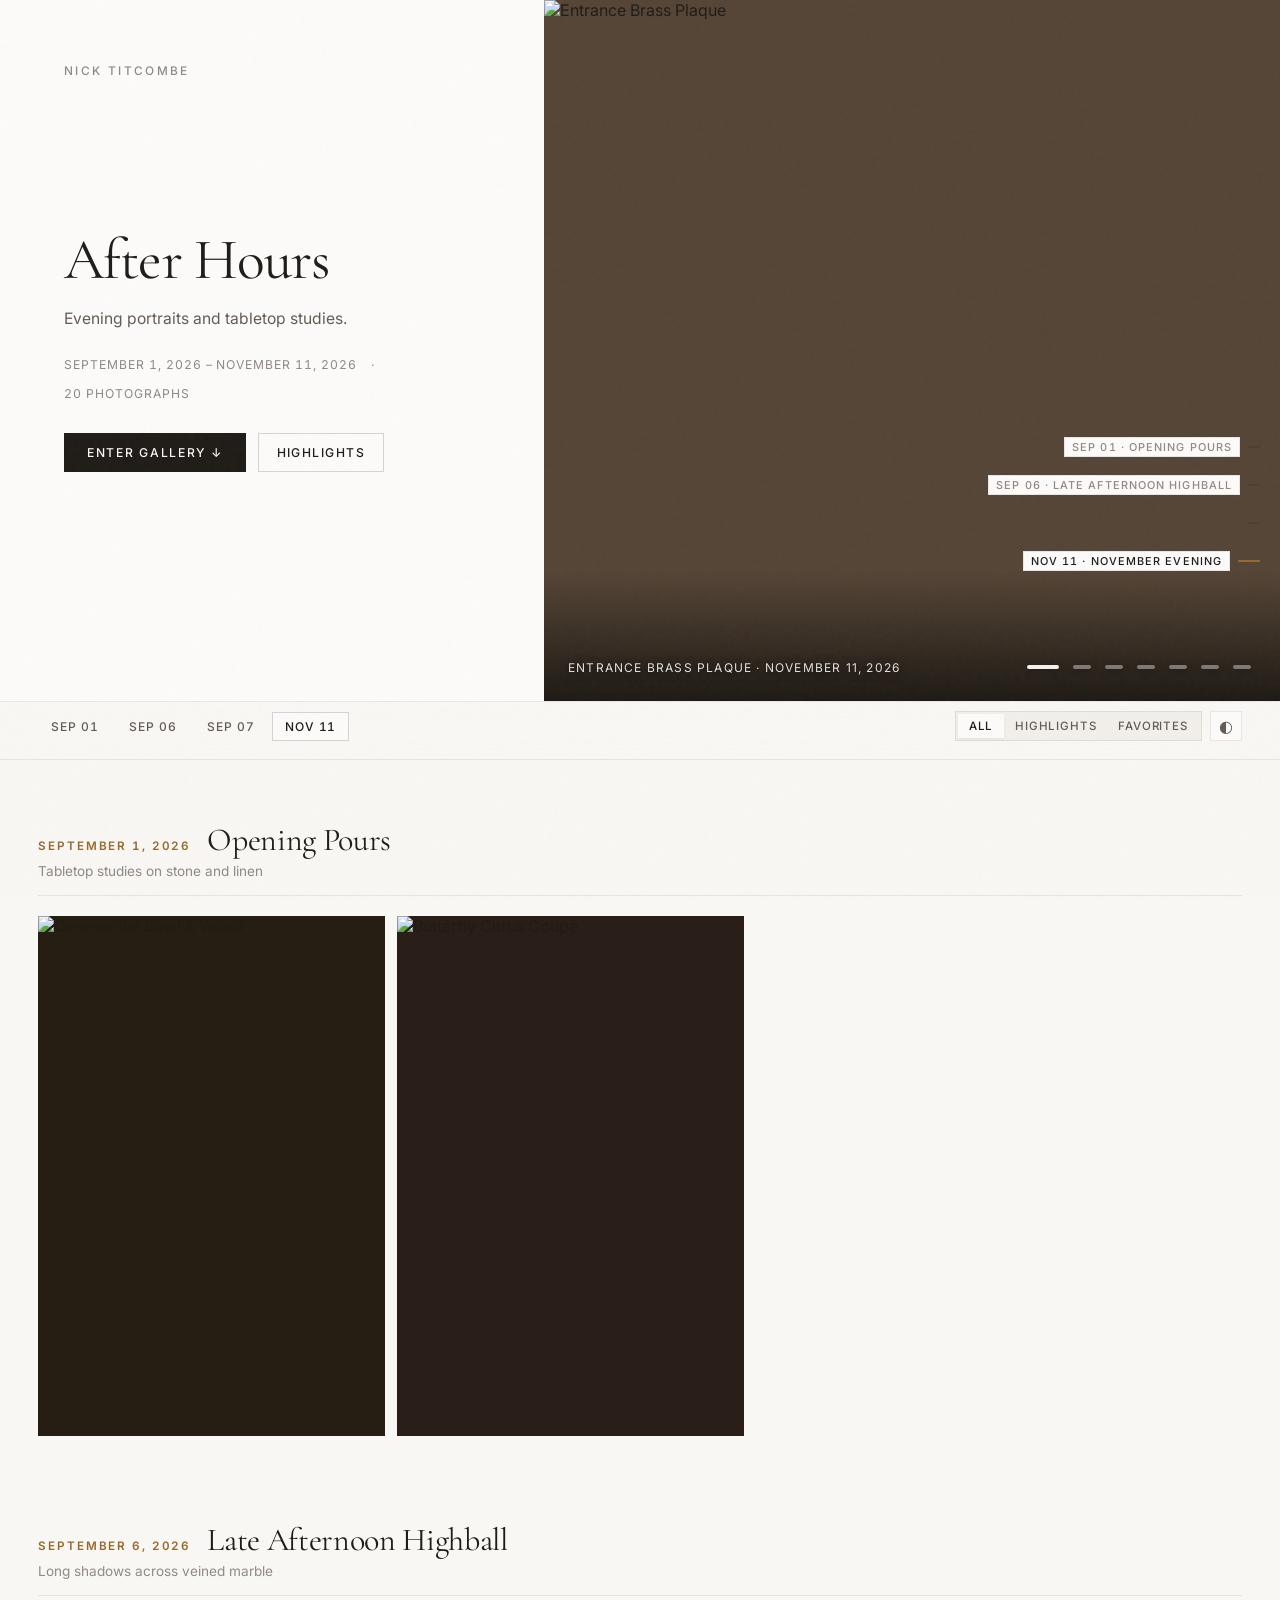
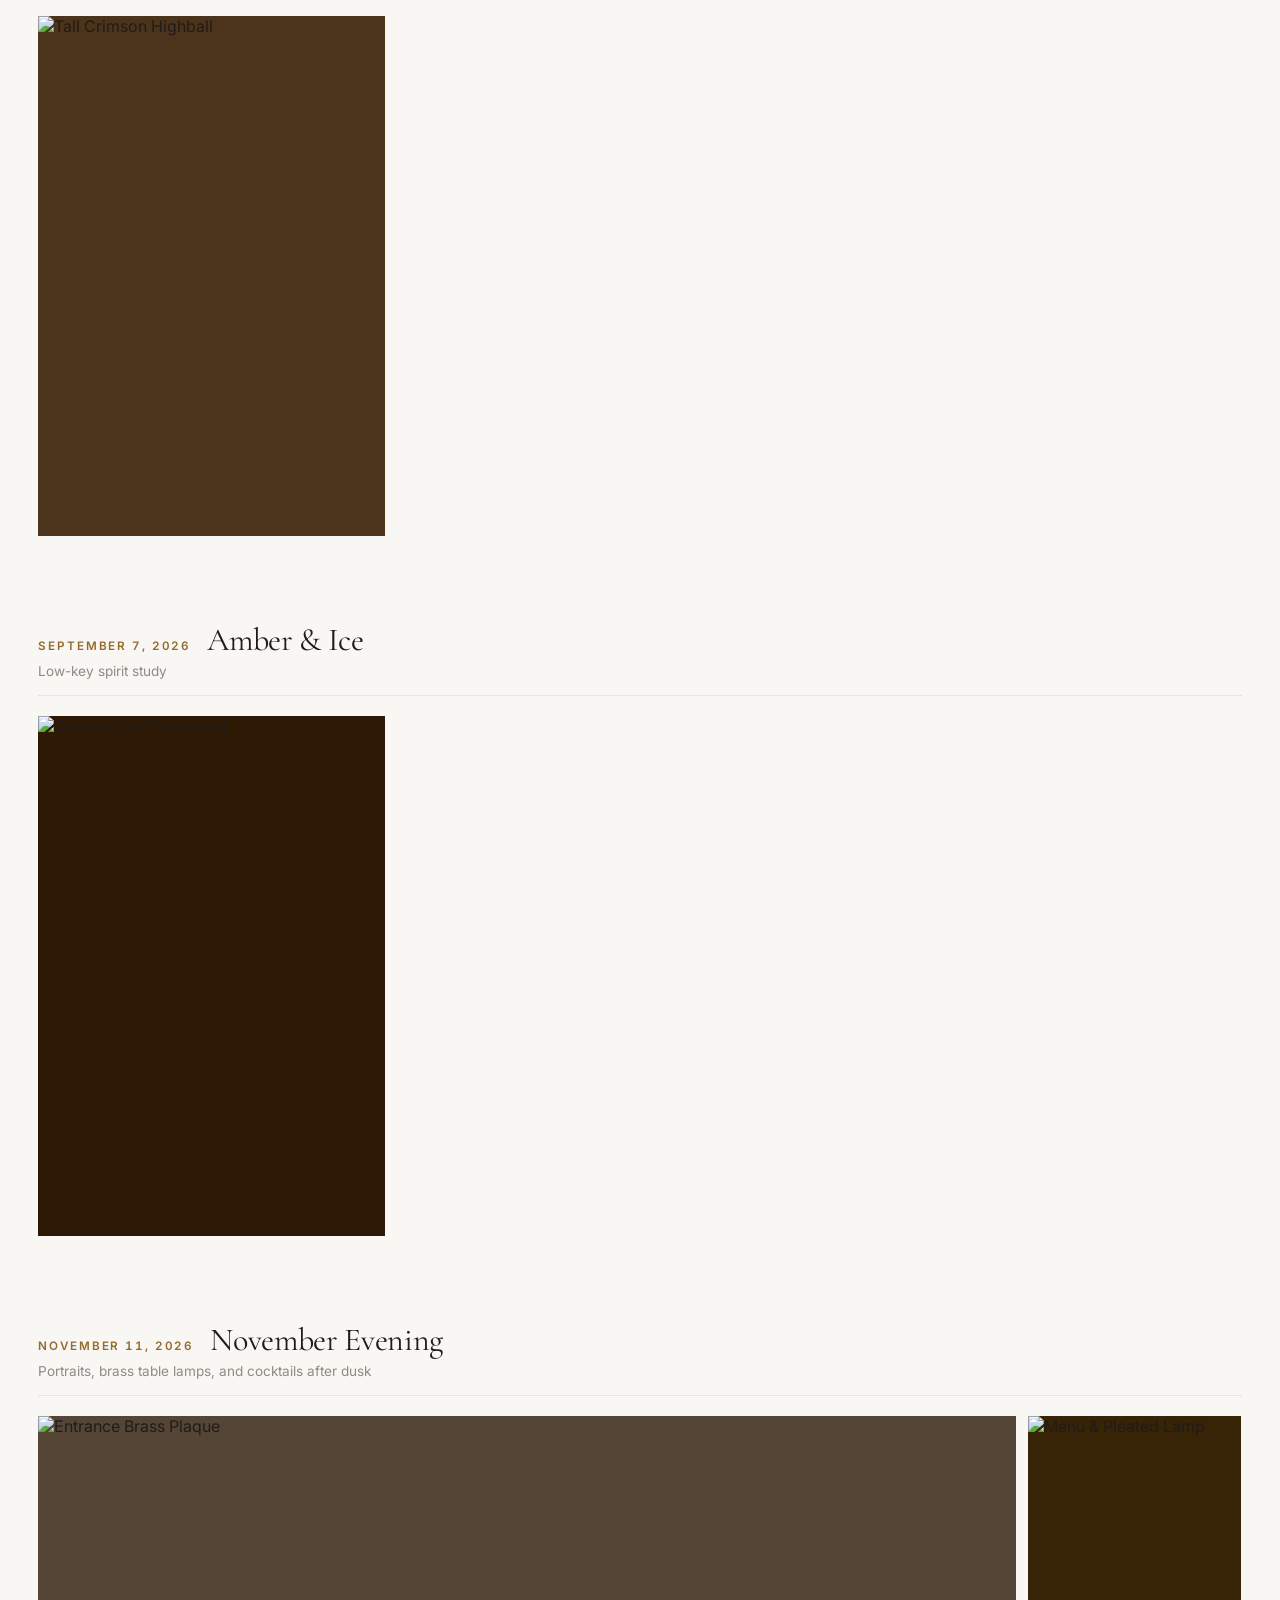
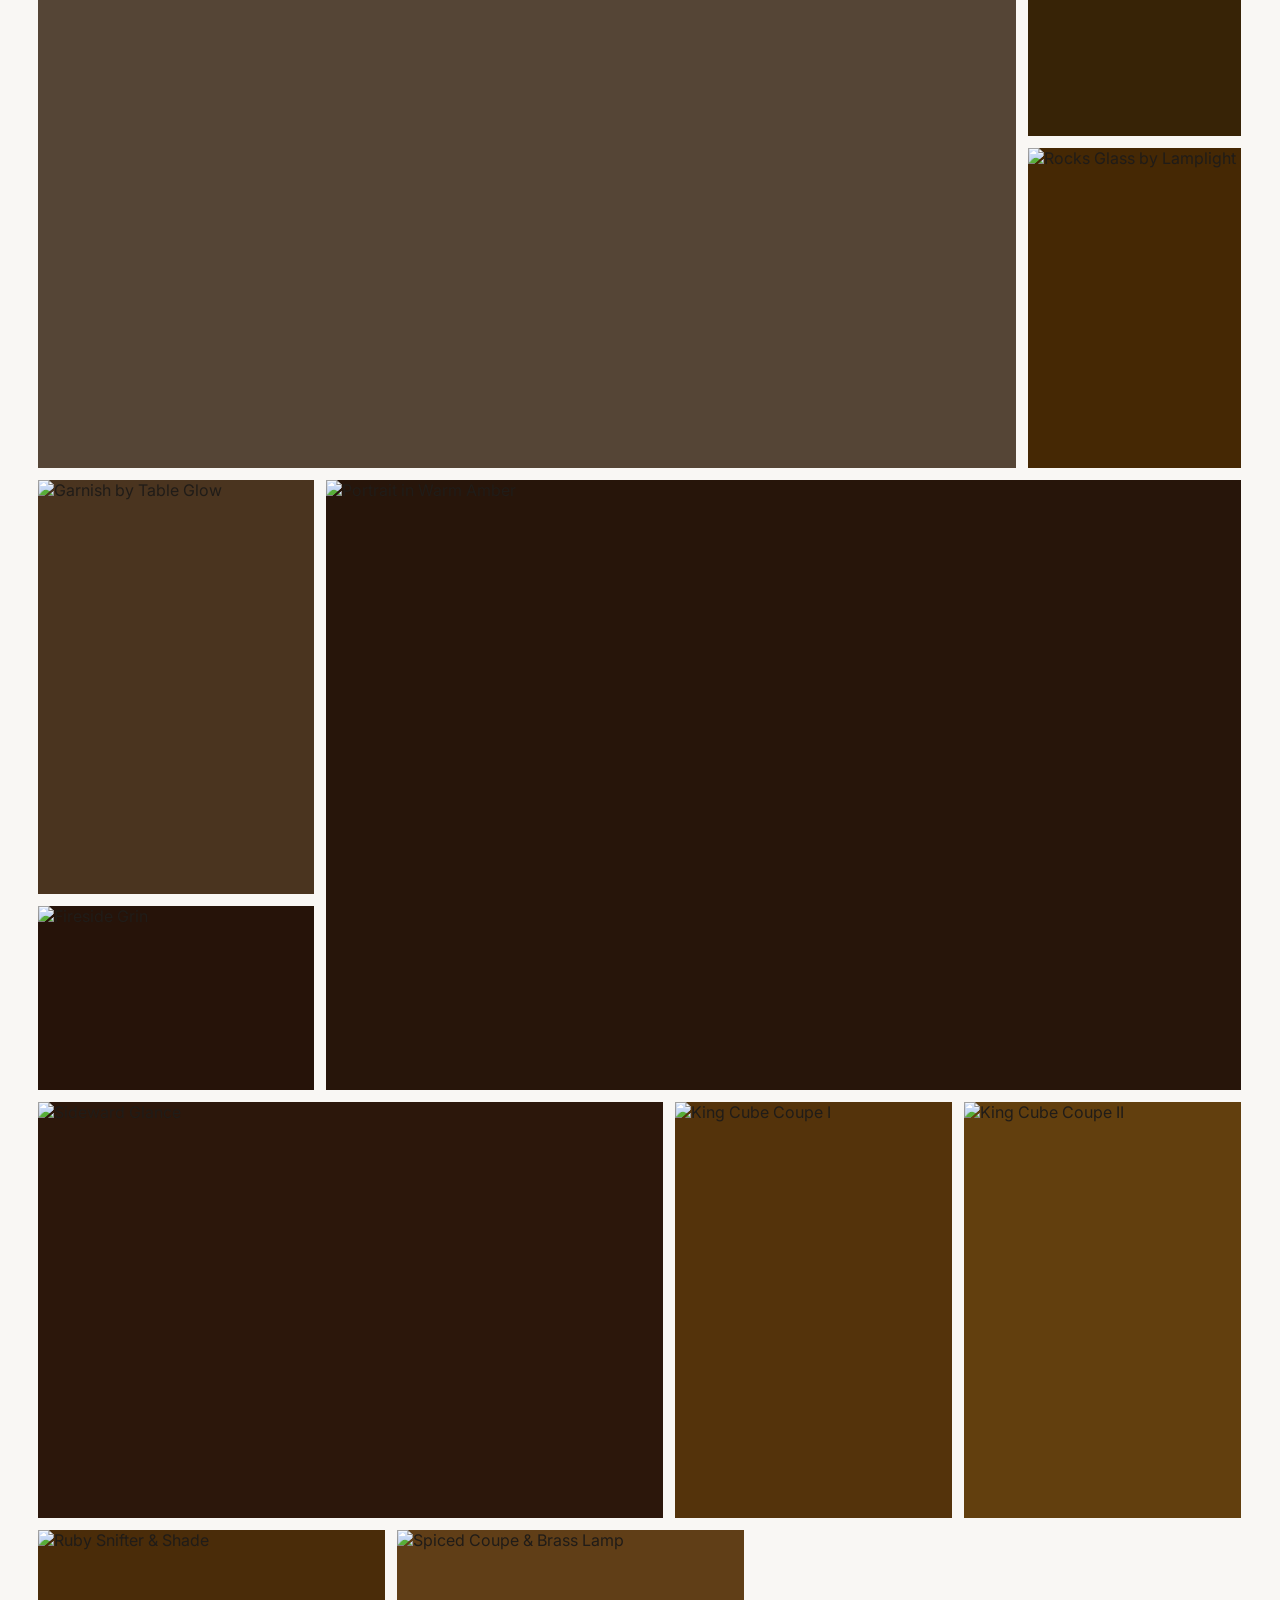
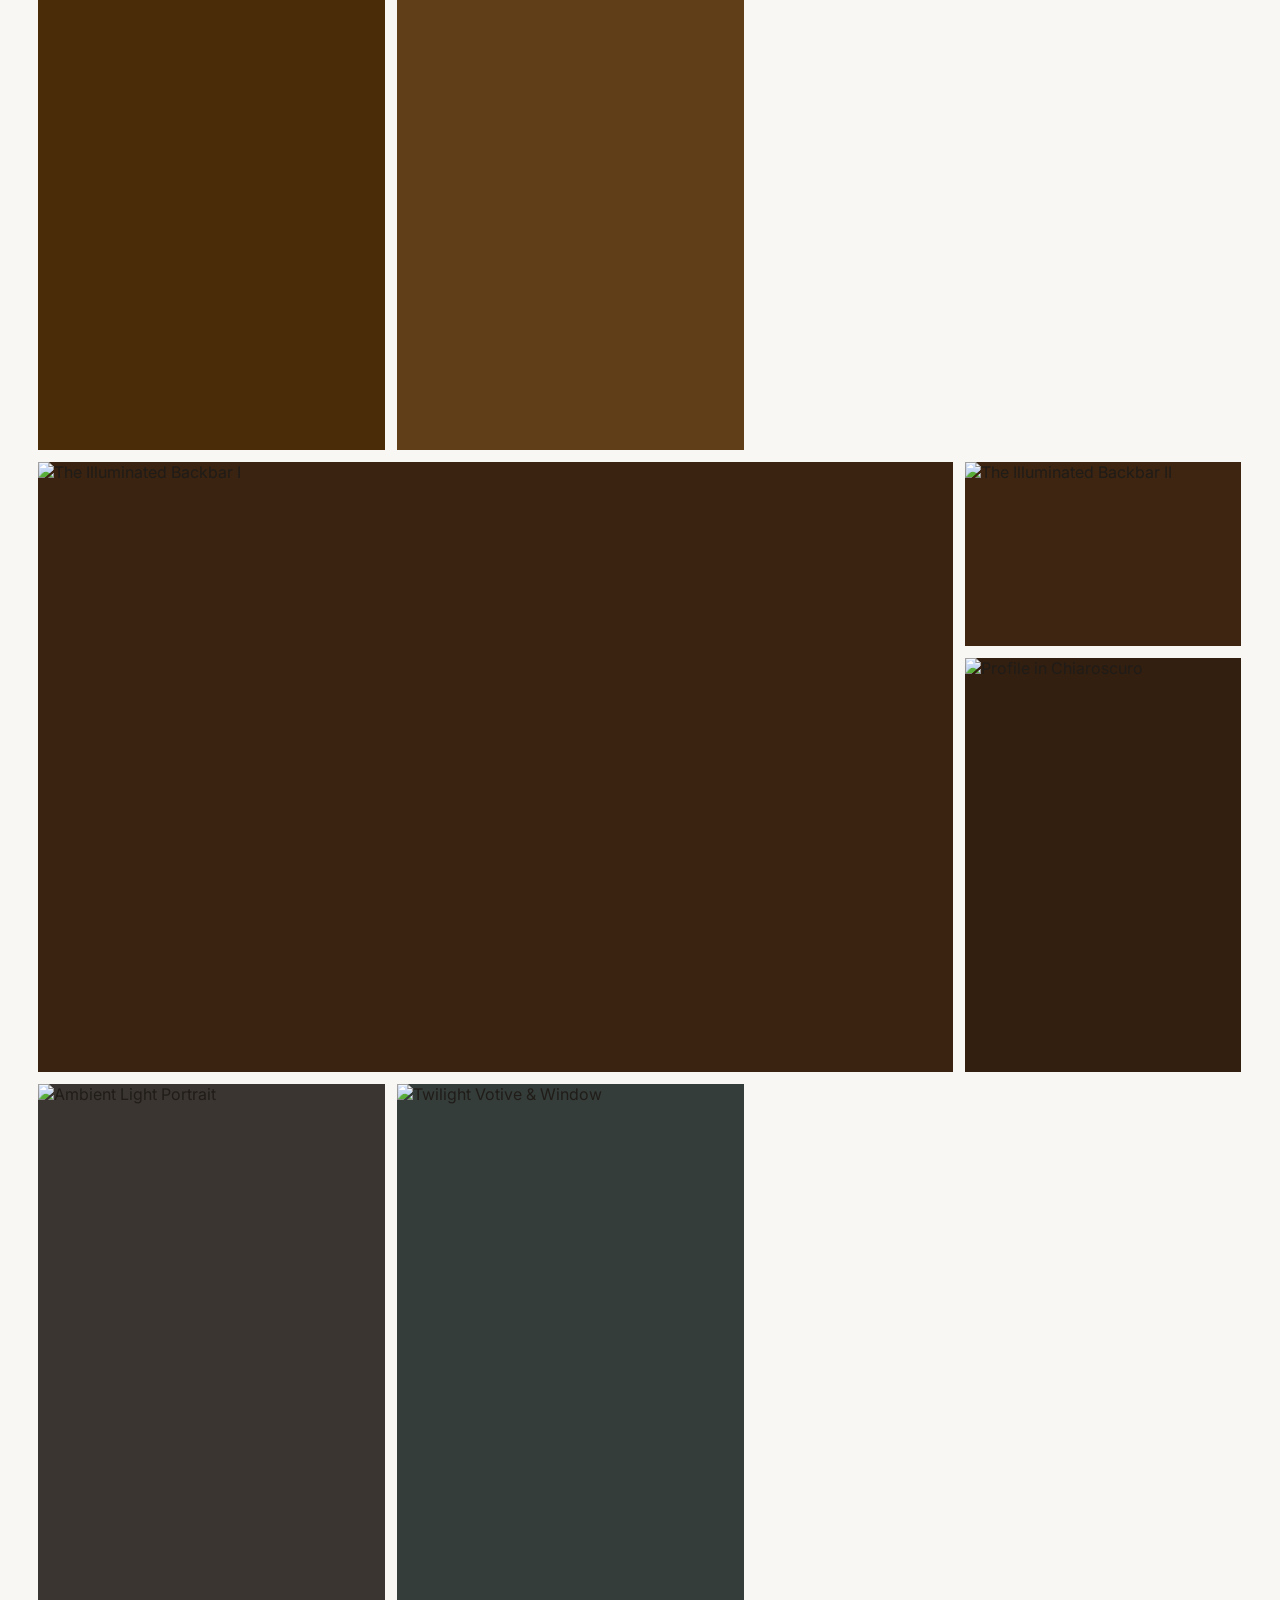
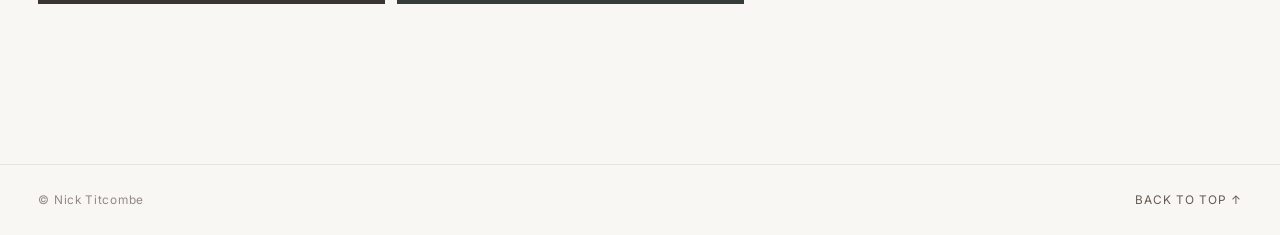
==== index.html @ 6d17f5f2 "Set up static single-page photograph gallery for GitHub Pages + GCS" ====
<!DOCTYPE html>
<html lang="en" data-theme="light">
<head>
  <meta charset="UTF-8" />
  <meta name="viewport" content="width=device-width, initial-scale=1.0" />
  <title>After Hours — Photographs by Nick Titcombe</title>
  <meta
    name="description"
    content="Selected evening portraits and tabletop studies by Nick Titcombe."
  />
  <link rel="preconnect" href="https://fonts.googleapis.com" />
  <link rel="preconnect" href="https://fonts.gstatic.com" crossorigin />
  <link
    href="https://fonts.googleapis.com/css2?family=Cormorant+Garamond:ital,wght@0,400;0,500;1,400&family=Inter:wght@400;500;600&display=swap"
    rel="stylesheet"
  />
  <link rel="stylesheet" href="./styles.css" />
</head>
<body>
  <!-- Hero Cover -->
  <header id="hero-stage" class="hero-stage">
    <div class="hero-copy">
      <div id="collection-eyebrow" class="hero-eyebrow">Nick Titcombe</div>

      <div class="hero-title-block">
        <h1 id="collection-title" class="hero-title">After Hours</h1>
        <p id="collection-subtitle" class="hero-subtitle">
          Evening portraits and tabletop studies.
        </p>

        <div id="hero-meta-strip" class="hero-meta-strip">
          <span id="meta-date-range">September – November 2026</span>
          <span aria-hidden="true">·</span>
          <span id="meta-photo-count">20 Photographs</span>
        </div>

        <div class="hero-actions">
          <button id="btn-explore-collection" type="button" class="btn-primary">
            Enter Gallery ↓
          </button>
          <button id="btn-hero-quickview" type="button" class="btn-ghost">
            Highlights
          </button>
        </div>
      </div>

      <div class="hero-spacer" aria-hidden="true"></div>
    </div>

    <div id="hero-showcase" class="hero-showcase" aria-label="Featured photographs">
      <div id="hero-slides-layer" class="hero-slides-layer"></div>
      <div class="hero-controls-bar">
        <span id="hero-caption-text" class="hero-caption-text"></span>
        <div id="hero-dots" class="hero-dots" role="tablist" aria-label="Featured slide selector"></div>
      </div>
    </div>
  </header>

  <!-- Sticky Date & View Navigation -->
  <nav id="gallery-nav" class="sticky-nav" aria-label="Gallery navigation">
    <div class="sticky-nav-inner">
      <div id="date-chapters-nav" class="date-chapters-nav" role="tablist" aria-label="Jump to date"></div>

      <div class="toolbar-controls">
        <div class="segmented-group" role="group" aria-label="View filter">
          <button id="filter-all" type="button" class="seg-btn is-active" data-filter="all">
            All
          </button>
          <button id="filter-highlights" type="button" class="seg-btn" data-filter="highlights">
            Highlights
          </button>
          <button id="filter-favorites" type="button" class="seg-btn" data-filter="favorites">
            Favorites
          </button>
        </div>

        <button
          id="btn-copy-favorites"
          type="button"
          class="seg-btn copy-selects-btn"
          hidden
          title="Copy saved favorite titles"
        >
          Share Favorites
        </button>

        <button
          id="btn-theme-toggle"
          type="button"
          class="icon-toggle-btn"
          aria-label="Toggle light or dark appearance"
          title="Switch light / dark appearance"
        >
          ◐
        </button>
      </div>
    </div>
  </nav>

  <!-- Right-Edge Date Scrubber -->
  <aside id="timeline-scrubber" class="timeline-scrubber" aria-label="Date timeline"></aside>

  <!-- Gallery Content -->
  <main id="gallery-main" class="gallery-main">
    <div id="chapters-container"></div>

    <div id="pagination-sentinel" class="pagination-sentinel">
      <button id="btn-load-more" type="button" class="btn-ghost" hidden>
        Show More Photographs
      </button>
    </div>
  </main>

  <!-- Minimal Colophon Footer -->
  <footer class="gallery-footer">
    <span id="footer-copyright">© Nick Titcombe</span>
    <button id="btn-back-top" type="button" class="back-top-btn">Back to top ↑</button>
  </footer>

  <!-- Fullscreen Lightbox -->
  <div id="lightbox-modal" class="lightbox" role="dialog" aria-modal="true" aria-label="Photograph viewer">
    <div class="lightbox-topbar">
      <div class="lb-meta-left">
        <span id="lb-counter" class="lb-counter">1 / 20</span>
        <span id="lb-title" class="lb-title">—</span>
      </div>
      <div class="lb-actions">
        <button id="lb-btn-zoom" type="button" class="lb-btn" title="Zoom (Z)">
          ⊕ Zoom
        </button>
        <button id="lb-btn-fav" type="button" class="lb-btn" title="Save to Favorites (F)">
          ♡ Favorite
        </button>
        <a id="lb-btn-download" class="lb-btn" href="#" download title="Download photograph">
          ↓ Download
        </a>
        <button id="lb-btn-close" type="button" class="lb-btn" title="Close (Esc)">
          ✕
        </button>
      </div>
    </div>

    <div id="lightbox-stage" class="lightbox-stage">
      <button id="lb-prev" type="button" class="lb-nav-arrow lb-prev" aria-label="Previous photograph">←</button>
      <div id="lb-img-wrap" class="lb-img-wrap">
        <img id="lb-img" class="lb-img" src="" alt="" />
      </div>
      <button id="lb-next" type="button" class="lb-nav-arrow lb-next" aria-label="Next photograph">→</button>
    </div>

    <div id="lightbox-filmstrip" class="lightbox-filmstrip" aria-label="Thumbnail strip"></div>
  </div>

  <div id="toast-banner" class="toast" role="status" aria-live="polite"></div>

  <script src="./app.js"></script>
</body>
</html>
---- styles.css ----
/* ==========================================================================
   Lightsync Gallery — Typography, Palette & Layout Styles
   ========================================================================== */

:root {
  --surface-page: hsl(38, 28%, 96.5%);
  --surface-elevated: hsl(38, 25%, 98.5%);
  --surface-subtle: hsl(36, 20%, 93.5%);
  --surface-glass: hsla(38, 28%, 96.5%, 0.88);

  --ink-primary: hsl(26, 14%, 11%);
  --ink-secondary: hsl(26, 9%, 36%);
  --ink-muted: hsl(26, 6%, 54%);

  --accent-warm: hsl(35, 54%, 38%);
  --accent-warm-soft: hsla(35, 54%, 38%, 0.11);
  --accent-heart: hsl(8, 66%, 48%);

  --border-hairline: hsla(26, 16%, 14%, 0.09);
  --border-strong: hsla(26, 16%, 14%, 0.18);

  --shadow-hover: 0 18px 40px -14px hsla(26, 24%, 10%, 0.22);

  --font-serif: "Cormorant Garamond", "Iowan Old Style", "Palatino Linotype", "Book Antiqua", Georgia, serif;
  --font-sans: "Inter", -apple-system, BlinkMacSystemFont, "Segoe UI", Roboto, sans-serif;

  --gutter: 12px;
  --max-width: 1480px;
  --nav-height: 58px;
}

[data-theme="dark"] {
  --surface-page: hsl(24, 8%, 6.5%);
  --surface-elevated: hsl(24, 8%, 10.5%);
  --surface-subtle: hsl(24, 7%, 13.5%);
  --surface-glass: hsla(24, 8%, 6.5%, 0.88);

  --ink-primary: hsl(36, 20%, 93%);
  --ink-secondary: hsl(34, 10%, 66%);
  --ink-muted: hsl(32, 6%, 46%);

  --accent-warm: hsl(37, 62%, 62%);
  --accent-warm-soft: hsla(37, 62%, 62%, 0.15);
  --accent-heart: hsl(8, 74%, 60%);

  --border-hairline: hsla(36, 20%, 90%, 0.09);
  --border-strong: hsla(36, 20%, 90%, 0.2);

  --shadow-hover: 0 20px 44px -12px hsla(0, 0%, 0%, 0.75);
}

*,
*::before,
*::after {
  box-sizing: border-box;
}

html {
  scroll-behavior: smooth;
  background-color: var(--surface-page);
  color: var(--ink-primary);
  font-family: var(--font-sans);
  -webkit-font-smoothing: antialiased;
  -moz-osx-font-smoothing: grayscale;
}

body {
  margin: 0;
  background-color: var(--surface-page);
  color: var(--ink-primary);
  transition: background-color 260ms ease, color 260ms ease;
  overflow-x: hidden;
}

body::before {
  content: "";
  position: fixed;
  inset: 0;
  z-index: 999;
  pointer-events: none;
  opacity: 0.024;
  background-image: url("data:image/svg+xml,%3Csvg viewBox='0 0 200 200' xmlns='http://www.w3.org/2000/svg'%3E%3Cfilter id='n'%3E%3CfeTurbulence type='fractalNoise' baseFrequency='0.85' numOctaves='3' stitchTiles='stitch'/%3E%3C/filter%3E%3Crect width='100%25' height='100%25' filter='url(%23n)'/%3E%3C/svg%3E");
}

button {
  font: inherit;
  color: inherit;
}

/* ==========================================================================
   1. Hero Cover & Proximity-Magnified Carousel Selectors
   ========================================================================== */

.hero-stage {
  position: relative;
  width: 100%;
  min-height: clamp(500px, 78vh, 840px);
  display: grid;
  grid-template-columns: 1.02fr 1.38fr;
  border-bottom: 1px solid var(--border-hairline);
  background-color: var(--surface-elevated);
  overflow: hidden;
}

.hero-copy {
  display: flex;
  flex-direction: column;
  justify-content: space-between;
  padding: clamp(28px, 5vw, 68px);
  z-index: 2;
}

.hero-eyebrow {
  font-size: 0.74rem;
  font-weight: 500;
  letter-spacing: 0.2em;
  text-transform: uppercase;
  color: var(--ink-muted);
}

.hero-title-block {
  margin: auto 0;
  padding: 28px 0;
}

.hero-title {
  font-family: var(--font-serif);
  font-weight: 400;
  font-size: clamp(2.5rem, 4.5vw, 4.3rem);
  line-height: 1.03;
  letter-spacing: -0.015em;
  margin: 0 0 16px;
}

.hero-subtitle {
  font-size: 0.98rem;
  line-height: 1.6;
  color: var(--ink-secondary);
  max-width: 38ch;
  margin: 0 0 26px;
}

.hero-meta-strip {
  display: flex;
  flex-wrap: wrap;
  gap: 14px;
  font-size: 0.76rem;
  letter-spacing: 0.08em;
  text-transform: uppercase;
  color: var(--ink-muted);
  font-variant-numeric: tabular-nums;
  margin-bottom: 32px;
}

.hero-actions {
  display: flex;
  flex-wrap: wrap;
  gap: 12px;
  align-items: center;
}

.hero-spacer {
  height: 12px;
}

.btn-primary {
  appearance: none;
  border: 1px solid var(--ink-primary);
  background: var(--ink-primary);
  color: var(--surface-page);
  padding: 11px 22px;
  font-size: 0.76rem;
  font-weight: 500;
  letter-spacing: 0.14em;
  text-transform: uppercase;
  cursor: pointer;
  transition: transform 180ms ease, opacity 180ms ease;
}

.btn-primary:hover {
  opacity: 0.88;
  transform: translateY(-1px);
}

.btn-ghost {
  appearance: none;
  border: 1px solid var(--border-strong);
  background: transparent;
  color: var(--ink-primary);
  padding: 11px 18px;
  font-size: 0.76rem;
  font-weight: 500;
  letter-spacing: 0.12em;
  text-transform: uppercase;
  cursor: pointer;
  transition: background-color 180ms ease, border-color 180ms ease;
}

.btn-ghost:hover {
  background: var(--accent-warm-soft);
  border-color: var(--accent-warm);
}

.hero-showcase {
  position: relative;
  background: hsl(24, 10%, 8%);
  overflow: hidden;
  min-height: 400px;
}

.hero-slides-layer {
  position: absolute;
  inset: 0;
}

.hero-showcase::after {
  content: "";
  position: absolute;
  inset: auto 0 0 0;
  height: 130px;
  background: linear-gradient(to top, rgba(10, 9, 8, 0.72), transparent);
  pointer-events: none;
  z-index: 2;
}

.hero-slide {
  position: absolute;
  inset: 0;
  opacity: 0;
  transition: opacity 900ms cubic-bezier(0.22, 1, 0.36, 1), transform 6s ease-out;
  transform: scale(1.035);
  pointer-events: none;
  cursor: zoom-in;
}

.hero-slide.is-active {
  opacity: 1;
  transform: scale(1);
  pointer-events: auto;
}

.hero-slide img {
  width: 100%;
  height: 100%;
  object-fit: cover;
  object-position: center;
  display: block;
}

.hero-controls-bar {
  position: absolute;
  left: 24px;
  right: 24px;
  bottom: 18px;
  z-index: 4;
  display: flex;
  align-items: center;
  justify-content: space-between;
  gap: 16px;
  pointer-events: none;
}

.hero-caption-text {
  color: hsla(38, 25%, 96%, 0.9);
  font-size: 0.75rem;
  letter-spacing: 0.1em;
  text-transform: uppercase;
  text-shadow: 0 1px 10px rgba(0, 0, 0, 0.7);
}

/* Proximity-responsive carousel selectors:
   --prox smoothly ranges from 0 (cursor >= 160px away) to 1 (cursor over selector),
   doubling both width and height while giving each selector a generous click hit-area. */
.hero-dots {
  display: flex;
  align-items: center;
  gap: 4px;
  pointer-events: auto;
  padding: 8px 6px;
  margin: -8px -6px;
}

.hero-dot {
  appearance: none;
  border: 0;
  background: transparent;
  padding: 14px 5px;
  margin: 0;
  cursor: pointer;
  display: flex;
  align-items: center;
  justify-content: center;
  outline: none;
}

.hero-dot-bar {
  display: block;
  width: calc(18px * (1 + var(--prox, 0)));
  height: calc(4px * (1 + var(--prox, 0)));
  border-radius: 999px;
  background: hsla(38, 25%, 96%, calc(0.4 + 0.45 * var(--prox, 0)));
  box-shadow: 0 1px 6px rgba(0, 0, 0, 0.35);
  transition:
    width 130ms cubic-bezier(0.22, 1, 0.36, 1),
    height 130ms cubic-bezier(0.22, 1, 0.36, 1),
    background-color 150ms ease;
}

.hero-dot.is-active .hero-dot-bar {
  width: calc(32px * (1 + var(--prox, 0)));
  height: calc(4px * (1 + var(--prox, 0)));
  background: hsla(38, 25%, 96%, 0.98);
}

.hero-dot:focus-visible .hero-dot-bar {
  outline: 2px solid hsla(38, 75%, 72%, 0.9);
  outline-offset: 3px;
}

/* ==========================================================================
   2. Sticky Date & View Navigation Bar
   ========================================================================== */

.sticky-nav {
  position: sticky;
  top: 0;
  z-index: 50;
  min-height: var(--nav-height);
  background: var(--surface-glass);
  backdrop-filter: blur(16px);
  -webkit-backdrop-filter: blur(16px);
  border-bottom: 1px solid var(--border-hairline);
}

.sticky-nav-inner {
  max-width: var(--max-width);
  margin: 0 auto;
  padding: 9px clamp(16px, 3vw, 40px);
  display: flex;
  align-items: center;
  justify-content: space-between;
  gap: 14px;
  flex-wrap: wrap;
}

.date-chapters-nav {
  display: flex;
  align-items: center;
  gap: 4px;
  overflow-x: auto;
  scrollbar-width: none;
}

.date-chapters-nav::-webkit-scrollbar {
  display: none;
}

.nav-pill {
  appearance: none;
  border: 1px solid transparent;
  background: transparent;
  padding: 6px 12px;
  font-size: 0.75rem;
  font-weight: 500;
  letter-spacing: 0.08em;
  text-transform: uppercase;
  color: var(--ink-secondary);
  cursor: pointer;
  white-space: nowrap;
  transition: color 160ms ease, background-color 160ms ease, border-color 160ms ease;
  font-variant-numeric: tabular-nums;
}

.nav-pill:hover {
  color: var(--ink-primary);
  background: var(--surface-subtle);
}

.nav-pill.is-active {
  color: var(--ink-primary);
  border-color: var(--border-strong);
  background: var(--surface-elevated);
}

.toolbar-controls {
  display: flex;
  align-items: center;
  gap: 8px;
  flex-wrap: wrap;
}

.segmented-group {
  display: inline-flex;
  border: 1px solid var(--border-hairline);
  background: var(--surface-subtle);
  padding: 2px;
}

.seg-btn {
  appearance: none;
  border: 0;
  background: transparent;
  padding: 5px 11px;
  font-size: 0.72rem;
  font-weight: 500;
  letter-spacing: 0.07em;
  text-transform: uppercase;
  color: var(--ink-secondary);
  cursor: pointer;
  transition: background-color 150ms ease, color 150ms ease;
  font-variant-numeric: tabular-nums;
  white-space: nowrap;
}

.seg-btn:hover {
  color: var(--ink-primary);
}

.seg-btn.is-active {
  background: var(--surface-elevated);
  color: var(--ink-primary);
  box-shadow: 0 1px 2px rgba(0, 0, 0, 0.06);
}

.copy-selects-btn {
  border: 1px solid var(--border-hairline);
  background: var(--surface-elevated);
}

.icon-toggle-btn {
  appearance: none;
  border: 1px solid var(--border-hairline);
  background: var(--surface-elevated);
  width: 32px;
  height: 30px;
  display: inline-flex;
  align-items: center;
  justify-content: center;
  cursor: pointer;
  color: var(--ink-secondary);
  transition: color 150ms ease, border-color 150ms ease;
}

.icon-toggle-btn:hover {
  color: var(--ink-primary);
  border-color: var(--border-strong);
}

/* ==========================================================================
   3. Gallery Chapters & Aspect-Preserving Auto-Layout
   ========================================================================== */

.gallery-main {
  max-width: var(--max-width);
  margin: 0 auto;
  padding: 24px clamp(16px, 3vw, 40px) 72px;
}

.date-chapter {
  padding-top: 36px;
  margin-bottom: 48px;
  scroll-margin-top: calc(var(--nav-height) + 12px);
}

.chapter-header {
  display: flex;
  align-items: baseline;
  justify-content: space-between;
  gap: 16px;
  flex-wrap: wrap;
  padding-bottom: 16px;
  margin-bottom: 20px;
  border-bottom: 1px solid var(--border-hairline);
}

.chapter-title-wrap {
  display: flex;
  align-items: baseline;
  gap: 16px;
  flex-wrap: wrap;
}

.chapter-date-tag {
  font-size: 0.73rem;
  font-weight: 600;
  letter-spacing: 0.16em;
  text-transform: uppercase;
  color: var(--accent-warm);
  font-variant-numeric: tabular-nums;
}

.chapter-title {
  font-family: var(--font-serif);
  font-weight: 400;
  font-size: clamp(1.55rem, 2.5vw, 2.15rem);
  letter-spacing: -0.01em;
  margin: 0;
}

.chapter-subtitle {
  font-size: 0.85rem;
  color: var(--ink-muted);
  margin: 4px 0 0;
}

.chapter-rows {
  display: flex;
  flex-direction: column;
  gap: var(--gutter);
}

.gallery-row {
  display: flex;
  gap: var(--gutter);
  width: 100%;
}

.editorial-spread {
  display: flex;
  gap: var(--gutter);
  width: 100%;
}

.spread-stack {
  display: flex;
  flex-direction: column;
  gap: var(--gutter);
  flex-shrink: 0;
}

/* Individual Photo Tile */
.photo-card {
  position: relative;
  overflow: hidden;
  background-color: var(--tile-bg, #1c1917);
  cursor: zoom-in;
  user-select: none;
  flex-shrink: 0;
  transition: box-shadow 240ms ease;
}

.photo-card:hover {
  box-shadow: var(--shadow-hover);
}

.photo-lqip {
  position: absolute;
  inset: 0;
  width: 100%;
  height: 100%;
  object-fit: cover;
  filter: blur(18px);
  transform: scale(1.08);
  transition: opacity 520ms ease;
  pointer-events: none;
}

.photo-hi {
  position: absolute;
  inset: 0;
  width: 100%;
  height: 100%;
  object-fit: cover;
  opacity: 0;
  transform: scale(1.012);
  transition: opacity 480ms cubic-bezier(0.22, 1, 0.36, 1), transform 560ms cubic-bezier(0.22, 1, 0.36, 1);
  display: block;
}

.photo-card.is-loaded .photo-hi {
  opacity: 1;
  transform: scale(1);
}

.photo-card.is-loaded .photo-lqip {
  opacity: 0;
}

.card-overlay {
  position: absolute;
  inset: 0;
  z-index: 4;
  display: flex;
  flex-direction: column;
  justify-content: space-between;
  padding: 10px;
  background: linear-gradient(
    to bottom,
    rgba(10, 9, 8, 0.28) 0%,
    transparent 26%,
    transparent 72%,
    rgba(10, 9, 8, 0.56) 100%
  );
  opacity: 0;
  transition: opacity 200ms ease;
  pointer-events: none;
}

.photo-card:hover .card-overlay,
.photo-card:focus-within .card-overlay {
  opacity: 1;
}

.card-top-actions {
  display: flex;
  justify-content: flex-end;
  gap: 6px;
  margin-left: auto;
  pointer-events: auto;
}

.card-action-btn {
  appearance: none;
  border: 0;
  width: 30px;
  height: 30px;
  border-radius: 2px;
  background: rgba(16, 14, 12, 0.68);
  color: rgba(250, 248, 245, 0.92);
  backdrop-filter: blur(6px);
  display: inline-flex;
  align-items: center;
  justify-content: center;
  font-size: 0.84rem;
  text-decoration: none;
  cursor: pointer;
  transition: background-color 150ms ease, transform 150ms ease;
}

.card-action-btn:hover {
  background: rgba(16, 14, 12, 0.92);
  transform: scale(1.06);
}

.card-action-btn.is-fav {
  color: hsl(8, 84%, 66%);
}

.card-bottom-meta {
  display: flex;
  align-items: baseline;
  justify-content: space-between;
  color: rgba(250, 248, 245, 0.94);
  font-size: 0.76rem;
}

.card-title {
  font-weight: 400;
  letter-spacing: 0.01em;
  white-space: nowrap;
  overflow: hidden;
  text-overflow: ellipsis;
}

/* Silent Pagination Sentinel */
.pagination-sentinel {
  display: flex;
  justify-content: center;
  padding: 20px 0;
  min-height: 24px;
}

.empty-state {
  padding: 72px 20px;
  text-align: center;
  color: var(--ink-secondary);
}

.empty-state h3 {
  font-family: var(--font-serif);
  font-size: 1.65rem;
  font-weight: 400;
  margin: 0 0 8px;
}

/* ==========================================================================
   4. Right-Edge Date Timeline Scrubber
   ========================================================================== */

.timeline-scrubber {
  position: fixed;
  right: 10px;
  top: 56%;
  transform: translateY(-50%);
  z-index: 45;
  display: flex;
  flex-direction: column;
  align-items: flex-end;
  gap: 10px;
  padding: 10px 4px;
}

.scrubber-tick {
  appearance: none;
  border: 0;
  background: transparent;
  padding: 4px 6px;
  display: flex;
  align-items: center;
  gap: 8px;
  cursor: pointer;
  color: var(--ink-muted);
}

.scrubber-label {
  font-size: 0.68rem;
  font-weight: 500;
  letter-spacing: 0.1em;
  text-transform: uppercase;
  opacity: 0;
  transform: translateX(4px);
  transition: opacity 160ms ease, transform 160ms ease;
  background: var(--surface-elevated);
  border: 1px solid var(--border-hairline);
  padding: 2px 7px;
  font-variant-numeric: tabular-nums;
}

.timeline-scrubber:hover .scrubber-label,
.scrubber-tick.is-active .scrubber-label {
  opacity: 1;
  transform: translateX(0);
}

.scrubber-line {
  width: 12px;
  height: 2px;
  background: var(--border-strong);
  transition: width 160ms ease, background-color 160ms ease;
}

.scrubber-tick:hover .scrubber-line,
.scrubber-tick.is-active .scrubber-line {
  width: 22px;
  background: var(--accent-warm);
}

.scrubber-tick.is-active {
  color: var(--ink-primary);
}

/* ==========================================================================
   5. Fullscreen Lightbox
   ========================================================================== */

.lightbox {
  position: fixed;
  inset: 0;
  z-index: 200;
  background: hsla(24, 10%, 5%, 0.96);
  color: hsl(36, 18%, 92%);
  display: grid;
  grid-template-rows: 56px 1fr 76px;
  opacity: 0;
  pointer-events: none;
  transition: opacity 220ms ease;
}

.lightbox.is-open {
  opacity: 1;
  pointer-events: auto;
}

.lightbox-topbar {
  display: flex;
  align-items: center;
  justify-content: space-between;
  padding: 0 20px;
  border-bottom: 1px solid rgba(255, 255, 255, 0.08);
  font-size: 0.78rem;
  font-variant-numeric: tabular-nums;
}

.lb-meta-left {
  display: flex;
  align-items: center;
  gap: 14px;
  overflow: hidden;
}

.lb-counter {
  color: rgba(255, 255, 255, 0.5);
  letter-spacing: 0.08em;
}

.lb-title {
  font-weight: 400;
  white-space: nowrap;
  overflow: hidden;
  text-overflow: ellipsis;
}

.lb-actions {
  display: flex;
  align-items: center;
  gap: 8px;
}

.lb-btn {
  appearance: none;
  border: 1px solid rgba(255, 255, 255, 0.15);
  background: rgba(255, 255, 255, 0.05);
  color: hsl(36, 18%, 92%);
  padding: 6px 12px;
  font-size: 0.72rem;
  letter-spacing: 0.08em;
  text-transform: uppercase;
  cursor: pointer;
  text-decoration: none;
  display: inline-flex;
  align-items: center;
  gap: 6px;
  transition: background-color 150ms ease, border-color 150ms ease;
}

.lb-btn:hover {
  background: rgba(255, 255, 255, 0.14);
  border-color: rgba(255, 255, 255, 0.3);
}

.lb-btn.is-active {
  border-color: hsl(38, 70%, 62%);
  color: hsl(38, 82%, 72%);
}

.lightbox-stage {
  position: relative;
  display: flex;
  align-items: center;
  justify-content: center;
  overflow: hidden;
  padding: 16px 64px;
}

.lb-img-wrap {
  position: relative;
  max-width: 100%;
  max-height: 100%;
  display: flex;
  align-items: center;
  justify-content: center;
  cursor: zoom-in;
}

.lb-img-wrap.is-zoomed {
  cursor: zoom-out;
}

.lb-img {
  max-width: calc(100vw - 128px);
  max-height: calc(100vh - 166px);
  width: auto;
  height: auto;
  object-fit: contain;
  transition: transform 220ms cubic-bezier(0.22, 1, 0.36, 1);
  transform-origin: center center;
  box-shadow: 0 20px 60px rgba(0, 0, 0, 0.65);
}

.lb-img-wrap.is-zoomed .lb-img {
  transform: scale(2.35);
  transition: transform 80ms linear;
}

.lb-nav-arrow {
  position: absolute;
  top: 50%;
  transform: translateY(-50%);
  appearance: none;
  border: 1px solid rgba(255, 255, 255, 0.14);
  background: rgba(15, 14, 13, 0.65);
  color: #fff;
  width: 42px;
  height: 42px;
  display: flex;
  align-items: center;
  justify-content: center;
  cursor: pointer;
  z-index: 5;
  transition: background-color 150ms ease;
}

.lb-nav-arrow:hover {
  background: rgba(255, 255, 255, 0.16);
}

.lb-prev {
  left: 14px;
}

.lb-next {
  right: 14px;
}

.lightbox-filmstrip {
  display: flex;
  align-items: center;
  justify-content: center;
  gap: 6px;
  padding: 8px 20px;
  border-top: 1px solid rgba(255, 255, 255, 0.08);
  overflow-x: auto;
}

.lb-thumb {
  appearance: none;
  border: 2px solid transparent;
  padding: 0;
  width: 46px;
  height: 54px;
  background: #1a1918;
  opacity: 0.45;
  cursor: pointer;
  flex-shrink: 0;
  overflow: hidden;
  transition: opacity 150ms ease, border-color 150ms ease;
}

.lb-thumb img {
  width: 100%;
  height: 100%;
  object-fit: cover;
  display: block;
}

.lb-thumb:hover {
  opacity: 0.8;
}

.lb-thumb.is-active {
  opacity: 1;
  border-color: hsl(38, 70%, 65%);
}

/* ==========================================================================
   6. Footer & Toast
   ========================================================================== */

.gallery-footer {
  border-top: 1px solid var(--border-hairline);
  padding: 24px clamp(16px, 3vw, 40px);
  max-width: var(--max-width);
  margin: 0 auto;
  display: flex;
  justify-content: space-between;
  align-items: center;
  flex-wrap: wrap;
  gap: 12px;
  font-size: 0.74rem;
  letter-spacing: 0.06em;
  color: var(--ink-muted);
}

.back-top-btn {
  appearance: none;
  border: 0;
  background: transparent;
  padding: 4px 0;
  font-size: 0.74rem;
  letter-spacing: 0.08em;
  text-transform: uppercase;
  color: var(--ink-secondary);
  cursor: pointer;
}

.back-top-btn:hover {
  color: var(--ink-primary);
}

.toast {
  position: fixed;
  bottom: 22px;
  left: 50%;
  transform: translateX(-50%) translateY(16px);
  background: var(--ink-primary);
  color: var(--surface-page);
  padding: 9px 18px;
  font-size: 0.75rem;
  letter-spacing: 0.06em;
  opacity: 0;
  pointer-events: none;
  z-index: 300;
  transition: opacity 200ms ease, transform 200ms ease;
}

.toast.is-visible {
  opacity: 1;
  transform: translateX(-50%) translateY(0);
}

@media (max-width: 920px) {
  .hero-stage {
    grid-template-columns: 1fr;
    min-height: auto;
  }

  .hero-showcase {
    order: -1;
    height: 52vh;
    min-height: 320px;
  }

  .timeline-scrubber {
    display: none;
  }

  .lightbox-stage {
    padding: 12px 16px;
  }

  .lb-img {
    max-width: calc(100vw - 32px);
  }
}
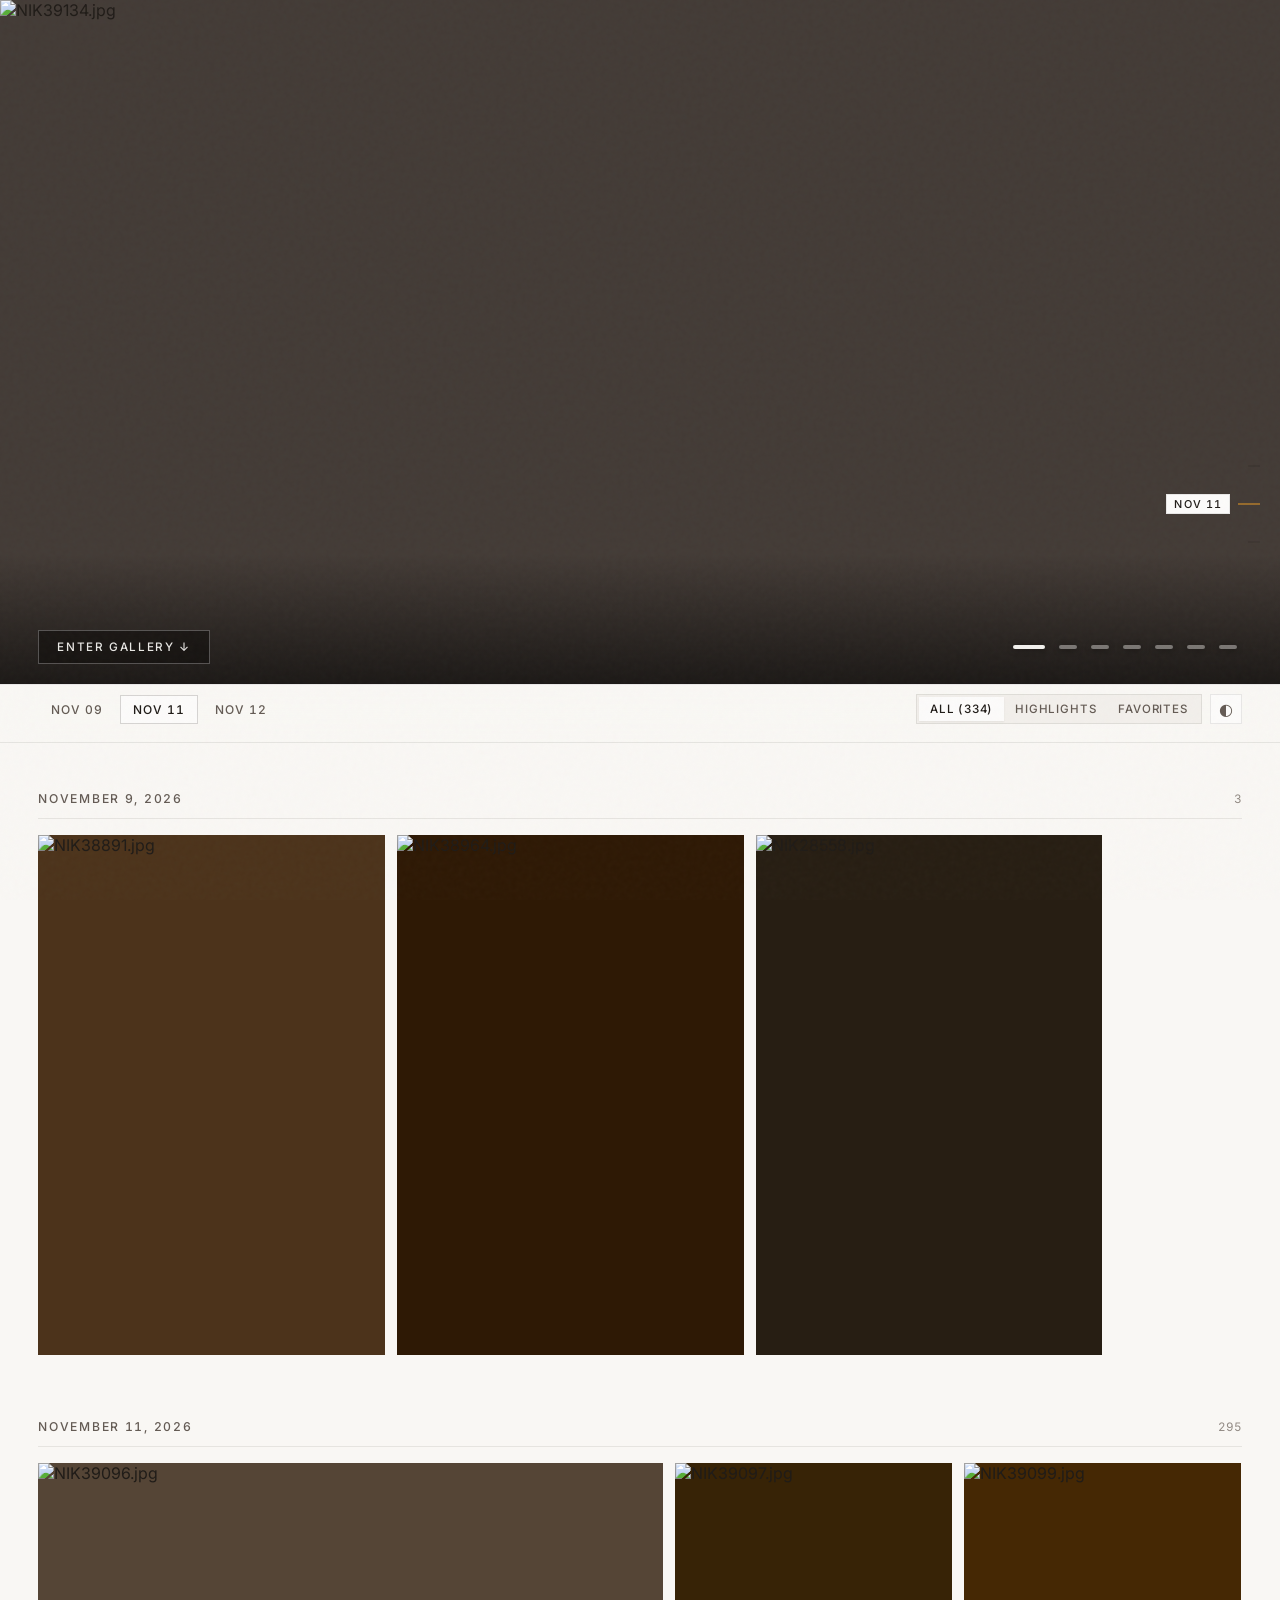
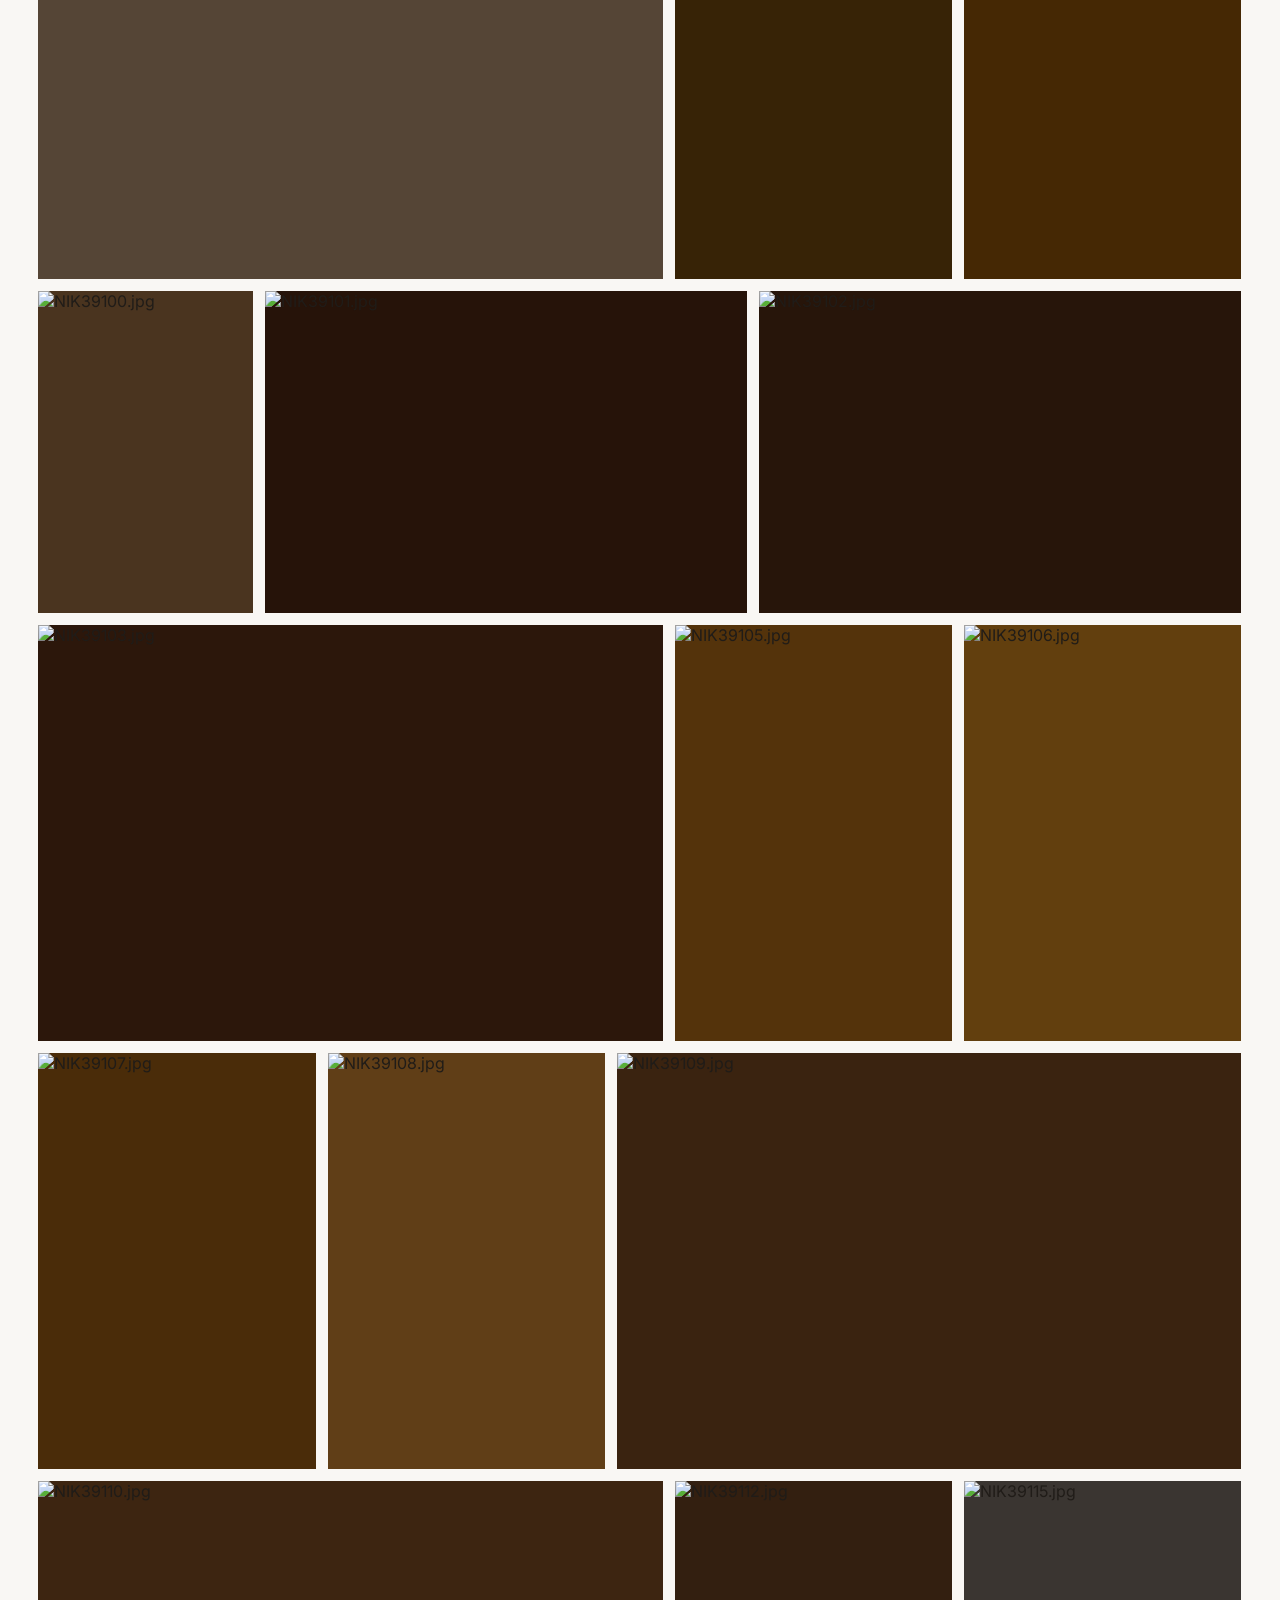
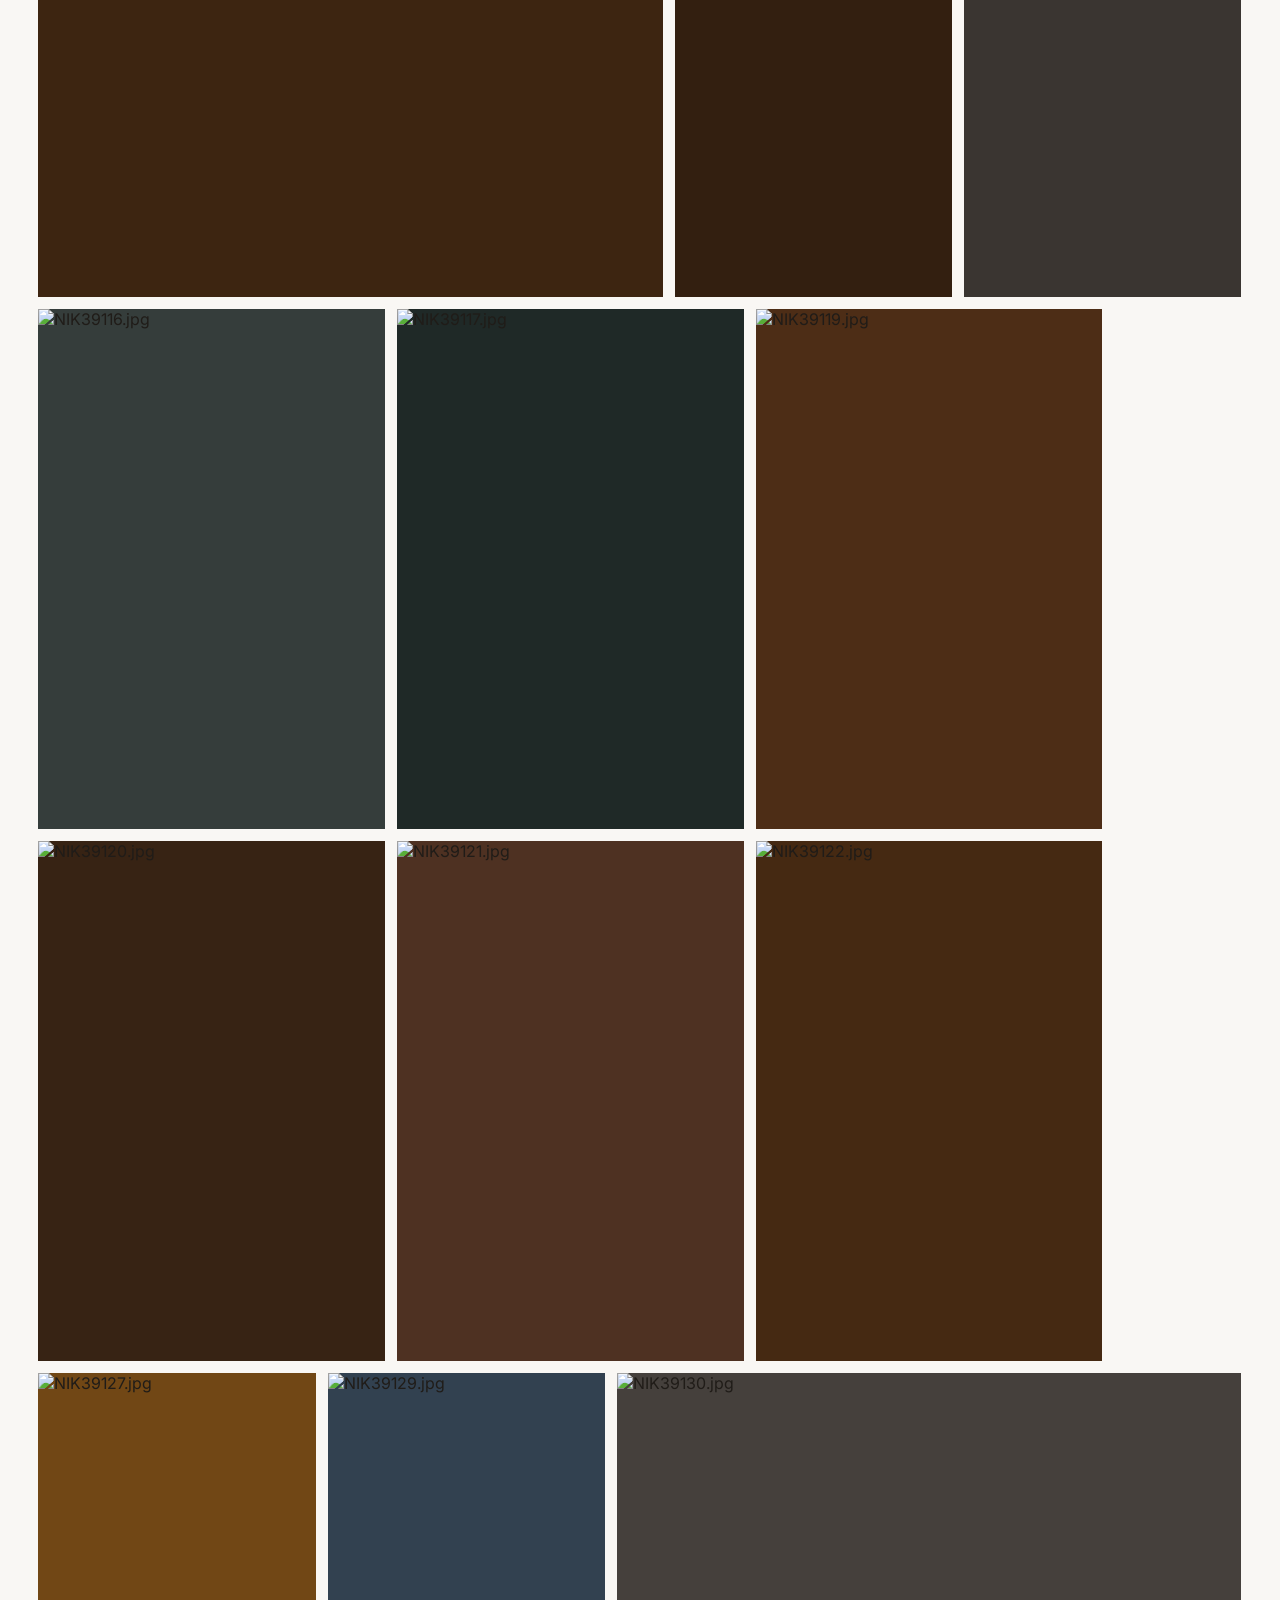
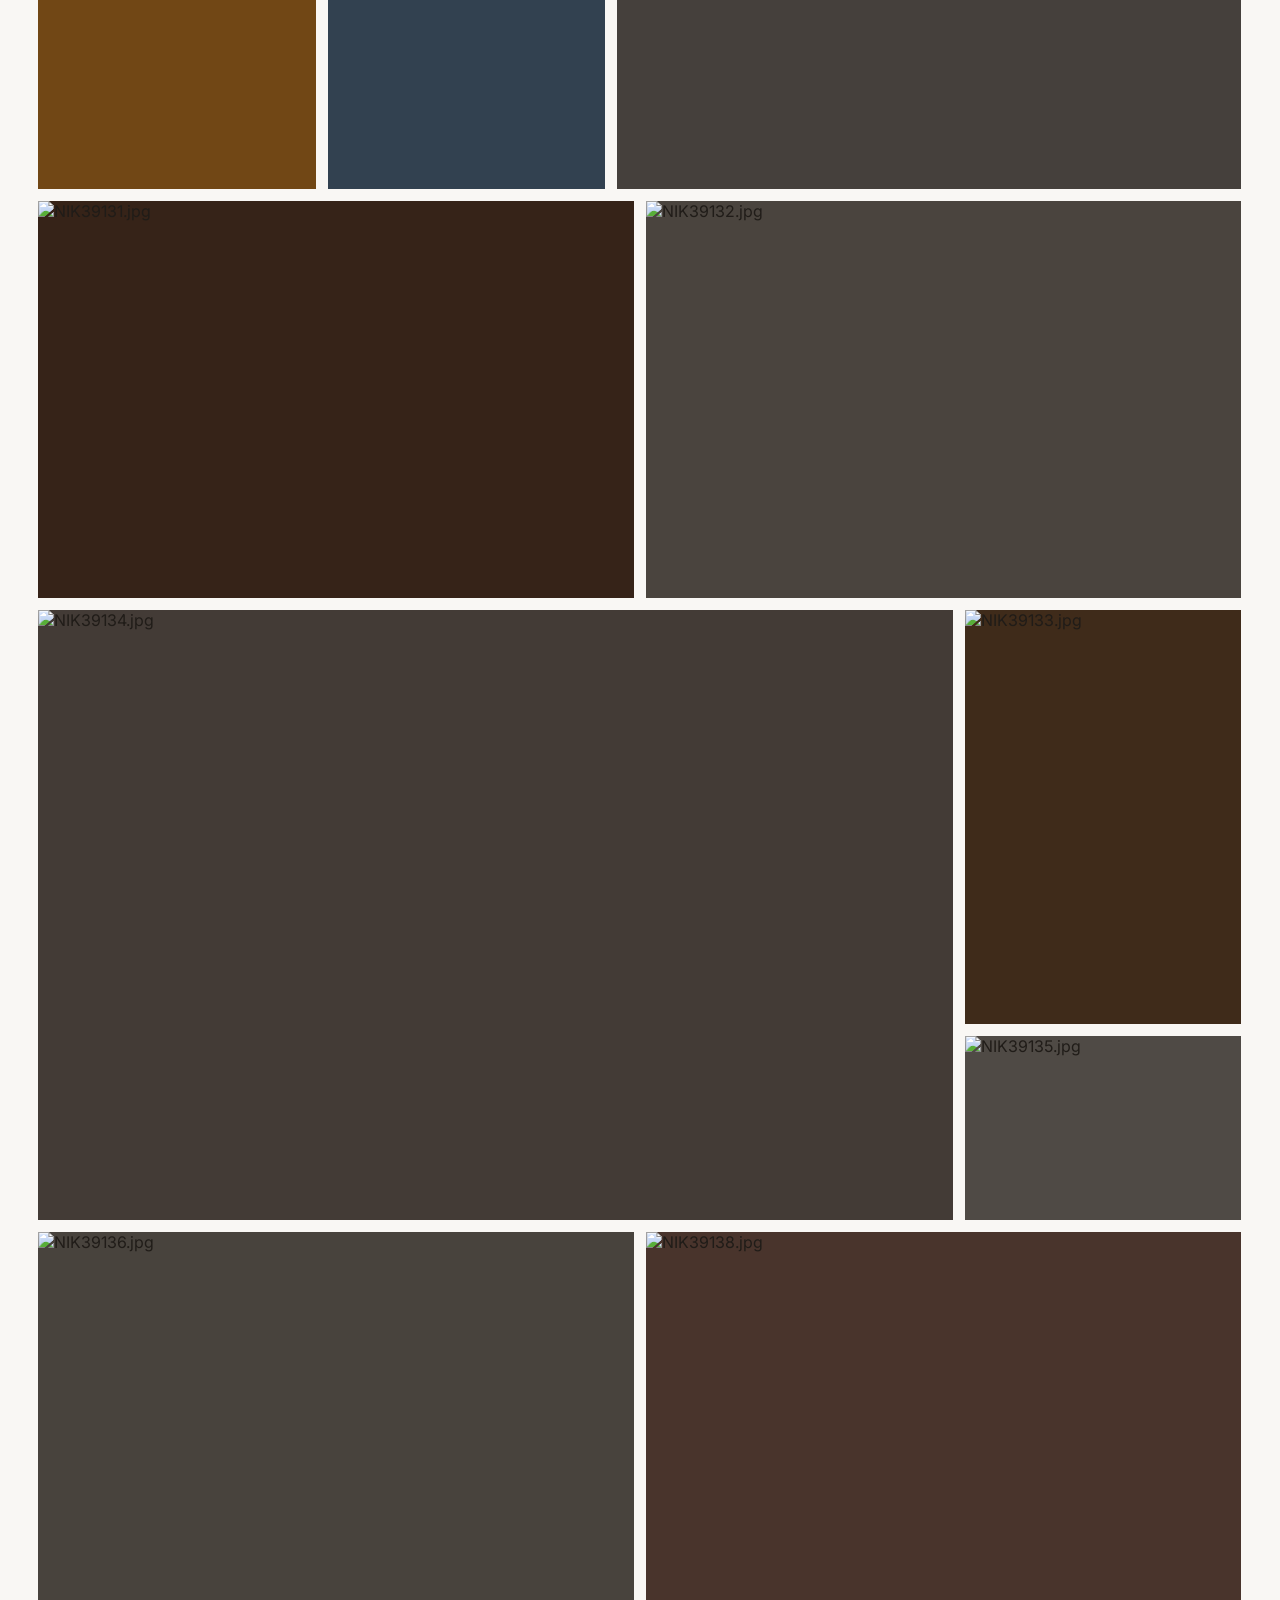
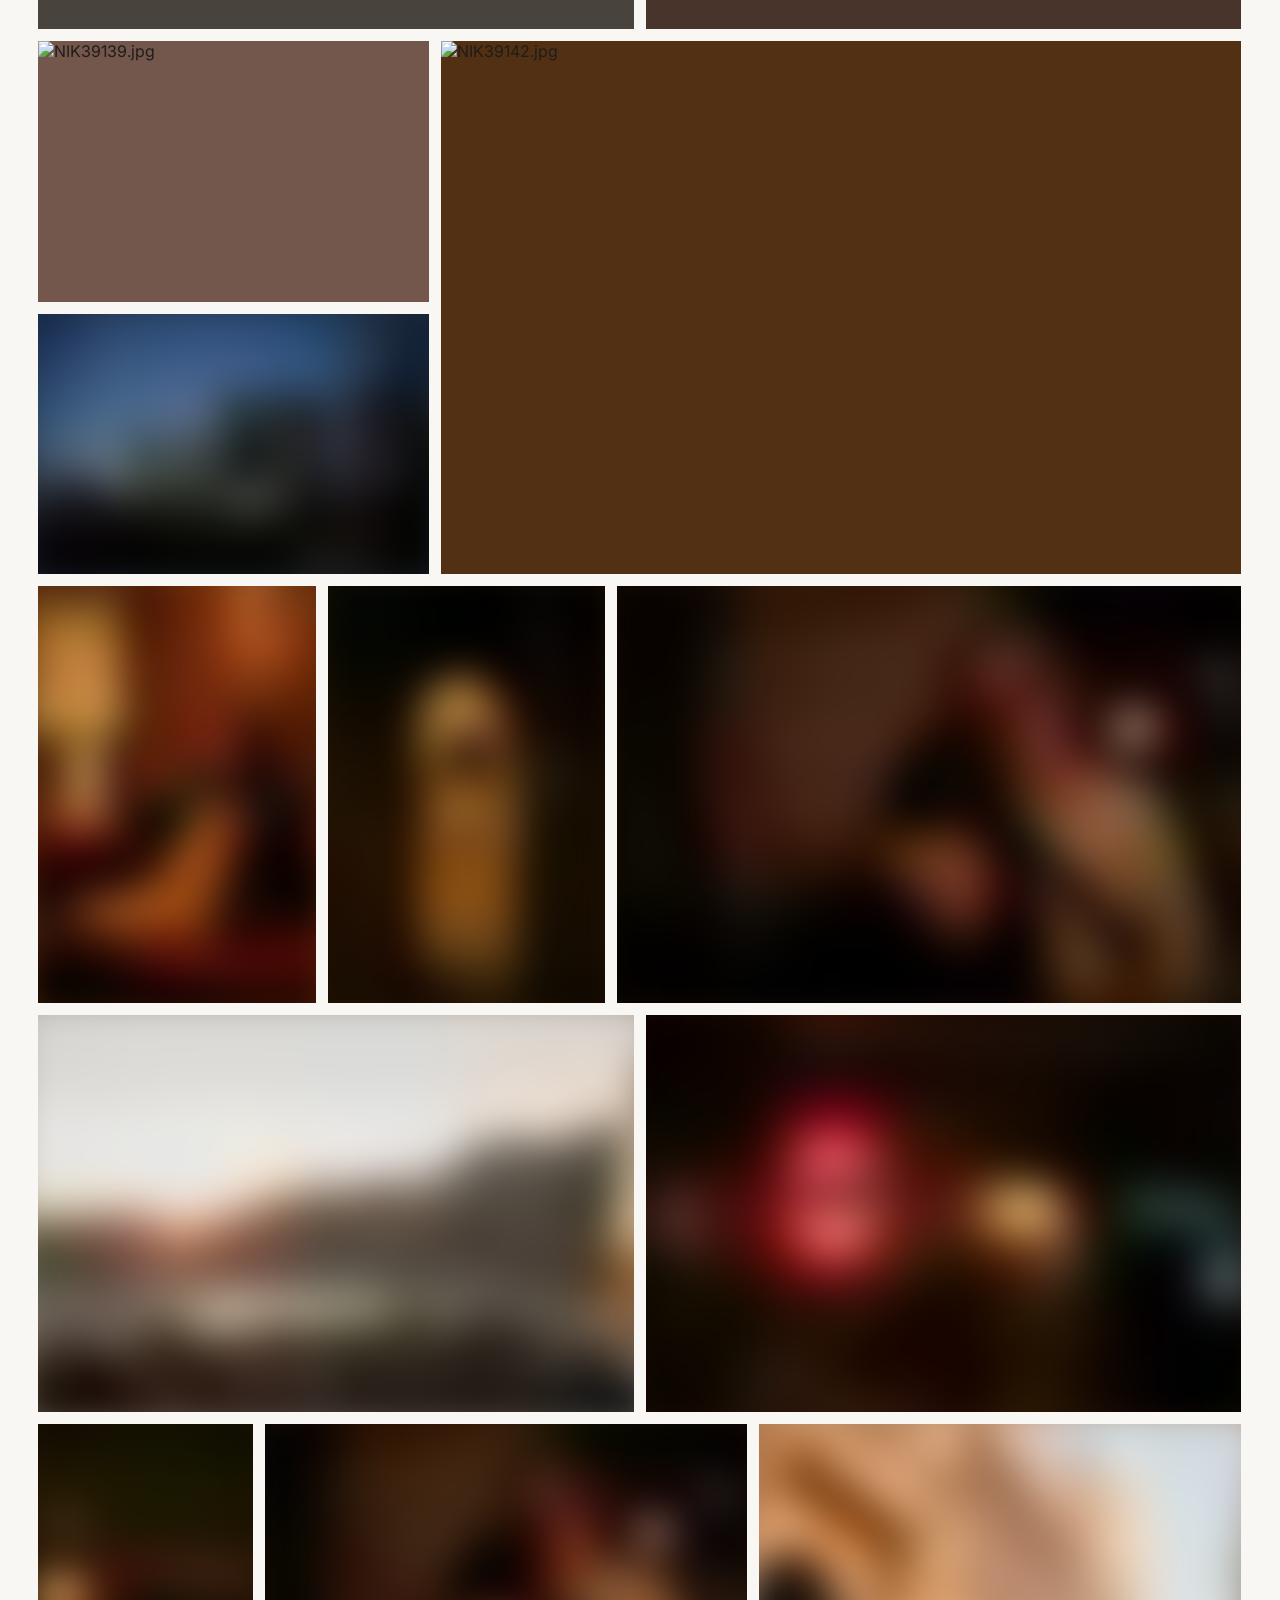
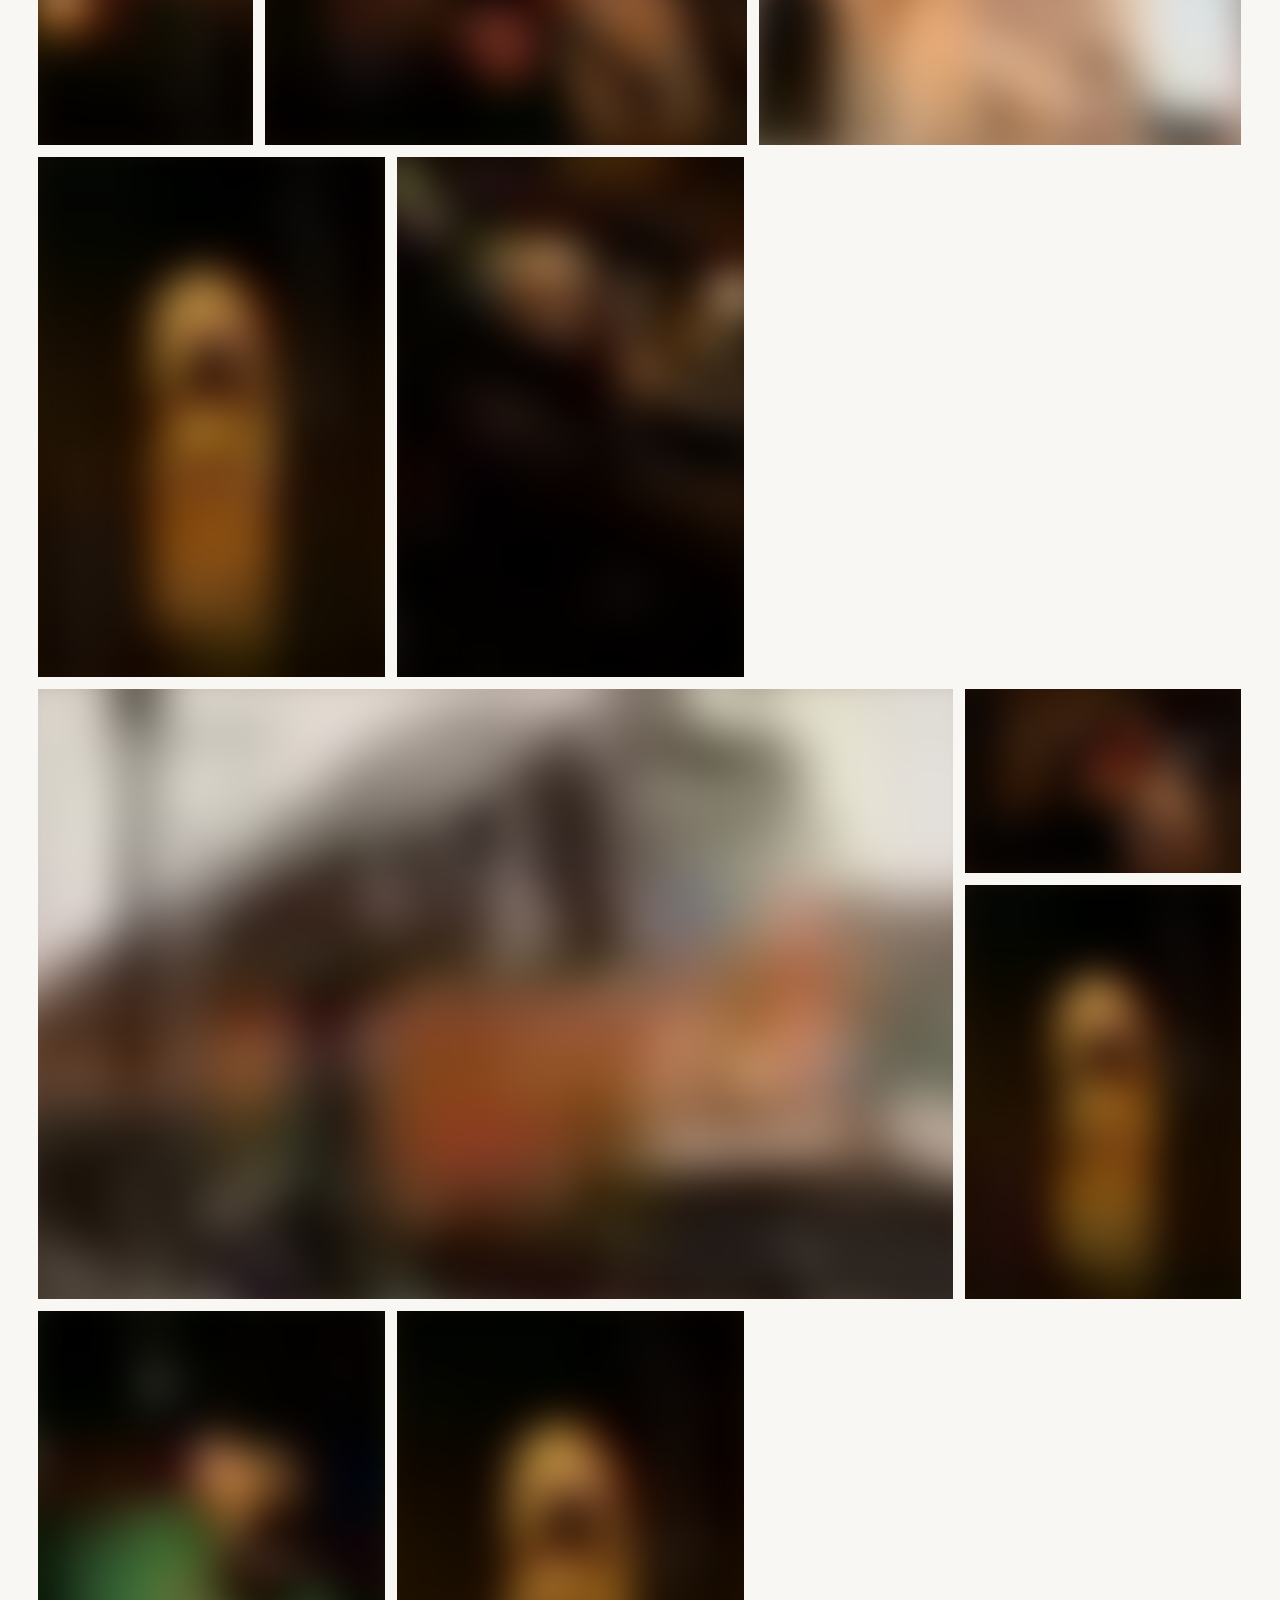
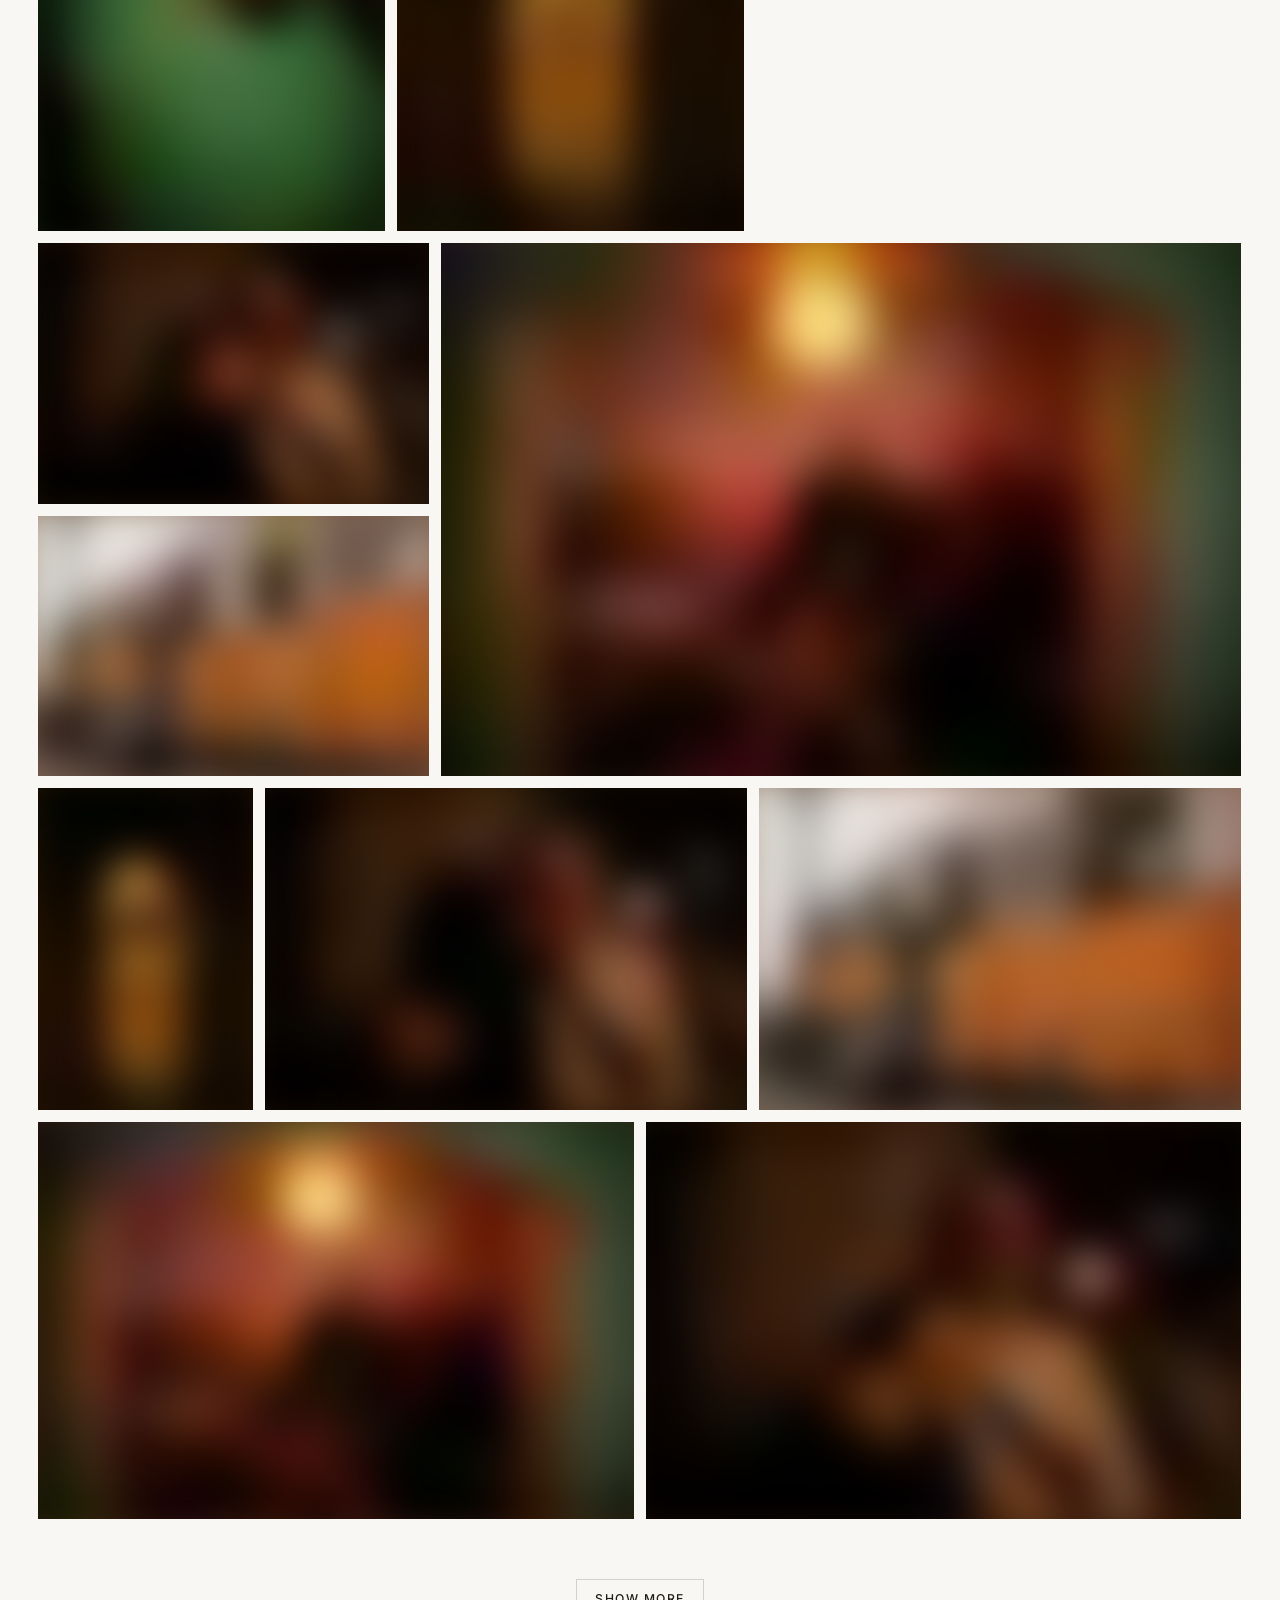
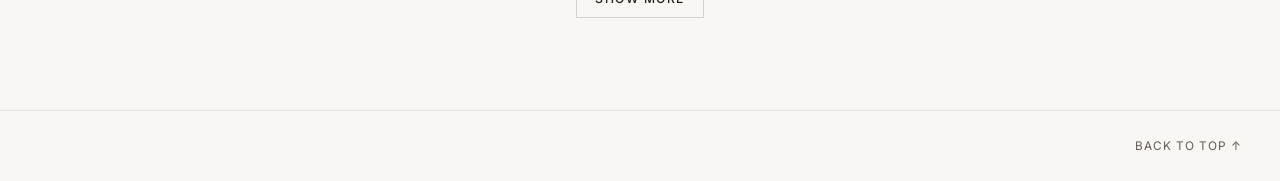
==== commit c9c92d7f: "Remove hardcoded copy/sections, build 334-photo Drive manifest, add Drive-to-GCS sync script" ====
--- a/index.html
+++ b/index.html
@@ -3,11 +3,7 @@
 <head>
   <meta charset="UTF-8" />
   <meta name="viewport" content="width=device-width, initial-scale=1.0" />
-  <title>After Hours — Photographs by Nick Titcombe</title>
-  <meta
-    name="description"
-    content="Selected evening portraits and tabletop studies by Nick Titcombe."
-  />
+  <title>Gallery</title>
   <link rel="preconnect" href="https://fonts.googleapis.com" />
   <link rel="preconnect" href="https://fonts.gstatic.com" crossorigin />
   <link
@@ -19,29 +15,12 @@
 <body>
   <!-- Hero Cover -->
   <header id="hero-stage" class="hero-stage">
-    <div class="hero-copy">
-      <div id="collection-eyebrow" class="hero-eyebrow">Nick Titcombe</div>
+    <div id="hero-copy" class="hero-copy" hidden>
+      <div id="collection-eyebrow" class="hero-eyebrow" hidden></div>
 
       <div class="hero-title-block">
-        <h1 id="collection-title" class="hero-title">After Hours</h1>
-        <p id="collection-subtitle" class="hero-subtitle">
-          Evening portraits and tabletop studies.
-        </p>
-
-        <div id="hero-meta-strip" class="hero-meta-strip">
-          <span id="meta-date-range">September – November 2026</span>
-          <span aria-hidden="true">·</span>
-          <span id="meta-photo-count">20 Photographs</span>
-        </div>
-
-        <div class="hero-actions">
-          <button id="btn-explore-collection" type="button" class="btn-primary">
-            Enter Gallery ↓
-          </button>
-          <button id="btn-hero-quickview" type="button" class="btn-ghost">
-            Highlights
-          </button>
-        </div>
+        <h1 id="collection-title" class="hero-title" hidden></h1>
+        <p id="collection-subtitle" class="hero-subtitle" hidden></p>
       </div>
 
       <div class="hero-spacer" aria-hidden="true"></div>
@@ -50,7 +29,9 @@
     <div id="hero-showcase" class="hero-showcase" aria-label="Featured photographs">
       <div id="hero-slides-layer" class="hero-slides-layer"></div>
       <div class="hero-controls-bar">
-        <span id="hero-caption-text" class="hero-caption-text"></span>
+        <button id="btn-explore-collection" type="button" class="hero-enter-btn">
+          Enter Gallery ↓
+        </button>
         <div id="hero-dots" class="hero-dots" role="tablist" aria-label="Featured slide selector"></div>
       </div>
     </div>
@@ -79,7 +60,7 @@
           type="button"
           class="seg-btn copy-selects-btn"
           hidden
-          title="Copy saved favorite titles"
+          title="Copy saved favorite filenames"
         >
           Share Favorites
         </button>
@@ -98,7 +79,7 @@
   </nav>
 
   <!-- Right-Edge Date Scrubber -->
-  <aside id="timeline-scrubber" class="timeline-scrubber" aria-label="Date timeline"></aside>
+  <aside id="timeline-scrubber" class="timeline-scrubber" aria-label="Date timeline" hidden></aside>
 
   <!-- Gallery Content -->
   <main id="gallery-main" class="gallery-main">
@@ -106,14 +87,14 @@
 
     <div id="pagination-sentinel" class="pagination-sentinel">
       <button id="btn-load-more" type="button" class="btn-ghost" hidden>
-        Show More Photographs
+        Show More
       </button>
     </div>
   </main>
 
-  <!-- Minimal Colophon Footer -->
+  <!-- Minimal Footer -->
   <footer class="gallery-footer">
-    <span id="footer-copyright">© Nick Titcombe</span>
+    <span id="footer-copyright" hidden></span>
     <button id="btn-back-top" type="button" class="back-top-btn">Back to top ↑</button>
   </footer>
 
@@ -121,8 +102,8 @@
   <div id="lightbox-modal" class="lightbox" role="dialog" aria-modal="true" aria-label="Photograph viewer">
     <div class="lightbox-topbar">
       <div class="lb-meta-left">
-        <span id="lb-counter" class="lb-counter">1 / 20</span>
-        <span id="lb-title" class="lb-title">—</span>
+        <span id="lb-counter" class="lb-counter"></span>
+        <span id="lb-title" class="lb-title"></span>
       </div>
       <div class="lb-actions">
         <button id="lb-btn-zoom" type="button" class="lb-btn" title="Zoom (Z)">
--- a/styles.css
+++ b/styles.css
@@ -53,6 +53,10 @@
 *::before,
 *::after {
   box-sizing: border-box;
+}
+
+[hidden] {
+  display: none !important;
 }
 
 html {
@@ -94,12 +98,16 @@
 .hero-stage {
   position: relative;
   width: 100%;
-  min-height: clamp(500px, 78vh, 840px);
+  min-height: clamp(440px, 76vh, 840px);
   display: grid;
-  grid-template-columns: 1.02fr 1.38fr;
+  grid-template-columns: 1fr;
   border-bottom: 1px solid var(--border-hairline);
   background-color: var(--surface-elevated);
   overflow: hidden;
+}
+
+.hero-stage.has-copy {
+  grid-template-columns: 1.02fr 1.38fr;
 }
 
 .hero-copy {
@@ -137,49 +145,11 @@
   line-height: 1.6;
   color: var(--ink-secondary);
   max-width: 38ch;
-  margin: 0 0 26px;
-}
-
-.hero-meta-strip {
-  display: flex;
-  flex-wrap: wrap;
-  gap: 14px;
-  font-size: 0.76rem;
-  letter-spacing: 0.08em;
-  text-transform: uppercase;
-  color: var(--ink-muted);
-  font-variant-numeric: tabular-nums;
-  margin-bottom: 32px;
-}
-
-.hero-actions {
-  display: flex;
-  flex-wrap: wrap;
-  gap: 12px;
-  align-items: center;
+  margin: 0;
 }
 
 .hero-spacer {
   height: 12px;
-}
-
-.btn-primary {
-  appearance: none;
-  border: 1px solid var(--ink-primary);
-  background: var(--ink-primary);
-  color: var(--surface-page);
-  padding: 11px 22px;
-  font-size: 0.76rem;
-  font-weight: 500;
-  letter-spacing: 0.14em;
-  text-transform: uppercase;
-  cursor: pointer;
-  transition: transform 180ms ease, opacity 180ms ease;
-}
-
-.btn-primary:hover {
-  opacity: 0.88;
-  transform: translateY(-1px);
 }
 
 .btn-ghost {
@@ -205,7 +175,7 @@
   position: relative;
   background: hsl(24, 10%, 8%);
   overflow: hidden;
-  min-height: 400px;
+  min-height: clamp(440px, 76vh, 840px);
 }
 
 .hero-slides-layer {
@@ -218,7 +188,7 @@
   position: absolute;
   inset: auto 0 0 0;
   height: 130px;
-  background: linear-gradient(to top, rgba(10, 9, 8, 0.72), transparent);
+  background: linear-gradient(to top, rgba(10, 9, 8, 0.68), transparent);
   pointer-events: none;
   z-index: 2;
 }
@@ -249,9 +219,9 @@
 
 .hero-controls-bar {
   position: absolute;
-  left: 24px;
-  right: 24px;
-  bottom: 18px;
+  left: clamp(16px, 3vw, 40px);
+  right: clamp(16px, 3vw, 40px);
+  bottom: 20px;
   z-index: 4;
   display: flex;
   align-items: center;
@@ -260,16 +230,31 @@
   pointer-events: none;
 }
 
-.hero-caption-text {
-  color: hsla(38, 25%, 96%, 0.9);
-  font-size: 0.75rem;
-  letter-spacing: 0.1em;
+.hero-enter-btn {
+  appearance: none;
+  border: 1px solid hsla(38, 25%, 96%, 0.28);
+  background: rgba(14, 12, 10, 0.52);
+  color: hsla(38, 25%, 96%, 0.94);
+  backdrop-filter: blur(8px);
+  -webkit-backdrop-filter: blur(8px);
+  padding: 9px 18px;
+  font-size: 0.73rem;
+  font-weight: 500;
+  letter-spacing: 0.14em;
   text-transform: uppercase;
-  text-shadow: 0 1px 10px rgba(0, 0, 0, 0.7);
+  cursor: pointer;
+  pointer-events: auto;
+  transition: background-color 160ms ease, border-color 160ms ease, transform 160ms ease;
+}
+
+.hero-enter-btn:hover {
+  background: rgba(14, 12, 10, 0.78);
+  border-color: hsla(38, 25%, 96%, 0.58);
+  transform: translateY(-1px);
 }
 
 /* Proximity-responsive carousel selectors:
-   --prox smoothly ranges from 0 (cursor >= 160px away) to 1 (cursor over selector),
+   --prox smoothly ranges from 0 (cursor >= 165px away) to 1 (cursor over selector),
    doubling both width and height while giving each selector a generous click hit-area. */
 .hero-dots {
   display: flex;
@@ -278,6 +263,7 @@
   pointer-events: auto;
   padding: 8px 6px;
   margin: -8px -6px;
+  margin-left: auto;
 }
 
 .hero-dot {
@@ -387,6 +373,7 @@
   align-items: center;
   gap: 8px;
   flex-wrap: wrap;
+  margin-left: auto;
 }
 
 .segmented-group {
@@ -447,7 +434,7 @@
 }
 
 /* ==========================================================================
-   3. Gallery Chapters & Aspect-Preserving Auto-Layout
+   3. Gallery Grid & Aspect-Preserving Auto-Layout
    ========================================================================== */
 
 .gallery-main {
@@ -457,8 +444,8 @@
 }
 
 .date-chapter {
-  padding-top: 36px;
-  margin-bottom: 48px;
+  padding-top: 24px;
+  margin-bottom: 40px;
   scroll-margin-top: calc(var(--nav-height) + 12px);
 }
 
@@ -466,41 +453,25 @@
   display: flex;
   align-items: baseline;
   justify-content: space-between;
-  gap: 16px;
-  flex-wrap: wrap;
-  padding-bottom: 16px;
-  margin-bottom: 20px;
+  gap: 12px;
+  padding-bottom: 12px;
+  margin-bottom: 16px;
   border-bottom: 1px solid var(--border-hairline);
 }
 
-.chapter-title-wrap {
-  display: flex;
-  align-items: baseline;
-  gap: 16px;
-  flex-wrap: wrap;
-}
-
 .chapter-date-tag {
+  font-size: 0.76rem;
+  font-weight: 500;
+  letter-spacing: 0.14em;
+  text-transform: uppercase;
+  color: var(--ink-secondary);
+  font-variant-numeric: tabular-nums;
+}
+
+.chapter-count-tag {
   font-size: 0.73rem;
-  font-weight: 600;
-  letter-spacing: 0.16em;
-  text-transform: uppercase;
-  color: var(--accent-warm);
+  color: var(--ink-muted);
   font-variant-numeric: tabular-nums;
-}
-
-.chapter-title {
-  font-family: var(--font-serif);
-  font-weight: 400;
-  font-size: clamp(1.55rem, 2.5vw, 2.15rem);
-  letter-spacing: -0.01em;
-  margin: 0;
-}
-
-.chapter-subtitle {
-  font-size: 0.85rem;
-  color: var(--ink-muted);
-  margin: 4px 0 0;
 }
 
 .chapter-rows {
@@ -581,18 +552,11 @@
   inset: 0;
   z-index: 4;
   display: flex;
-  flex-direction: column;
-  justify-content: space-between;
+  justify-content: flex-end;
+  align-items: flex-start;
   padding: 10px;
-  background: linear-gradient(
-    to bottom,
-    rgba(10, 9, 8, 0.28) 0%,
-    transparent 26%,
-    transparent 72%,
-    rgba(10, 9, 8, 0.56) 100%
-  );
   opacity: 0;
-  transition: opacity 200ms ease;
+  transition: opacity 180ms ease;
   pointer-events: none;
 }
 
@@ -603,9 +567,7 @@
 
 .card-top-actions {
   display: flex;
-  justify-content: flex-end;
   gap: 6px;
-  margin-left: auto;
   pointer-events: auto;
 }
 
@@ -636,23 +598,6 @@
   color: hsl(8, 84%, 66%);
 }
 
-.card-bottom-meta {
-  display: flex;
-  align-items: baseline;
-  justify-content: space-between;
-  color: rgba(250, 248, 245, 0.94);
-  font-size: 0.76rem;
-}
-
-.card-title {
-  font-weight: 400;
-  letter-spacing: 0.01em;
-  white-space: nowrap;
-  overflow: hidden;
-  text-overflow: ellipsis;
-}
-
-/* Silent Pagination Sentinel */
 .pagination-sentinel {
   display: flex;
   justify-content: center;
@@ -784,6 +729,7 @@
 }
 
 .lb-title {
+  color: rgba(255, 255, 255, 0.78);
   font-weight: 400;
   white-space: nowrap;
   overflow: hidden;
@@ -895,7 +841,7 @@
 .lightbox-filmstrip {
   display: flex;
   align-items: center;
-  justify-content: center;
+  justify-content: flex-start;
   gap: 6px;
   padding: 8px 20px;
   border-top: 1px solid rgba(255, 255, 255, 0.08);
@@ -942,13 +888,17 @@
   max-width: var(--max-width);
   margin: 0 auto;
   display: flex;
-  justify-content: space-between;
+  justify-content: flex-end;
   align-items: center;
   flex-wrap: wrap;
   gap: 12px;
   font-size: 0.74rem;
   letter-spacing: 0.06em;
   color: var(--ink-muted);
+}
+
+.gallery-footer.has-credit {
+  justify-content: space-between;
 }
 
 .back-top-btn {
@@ -989,19 +939,20 @@
 }
 
 @media (max-width: 920px) {
-  .hero-stage {
+  .hero-stage,
+  .hero-stage.has-copy {
     grid-template-columns: 1fr;
     min-height: auto;
   }
 
   .hero-showcase {
     order: -1;
-    height: 52vh;
+    height: 58vh;
     min-height: 320px;
   }
 
   .timeline-scrubber {
-    display: none;
+    display: none !important;
   }
 
   .lightbox-stage {
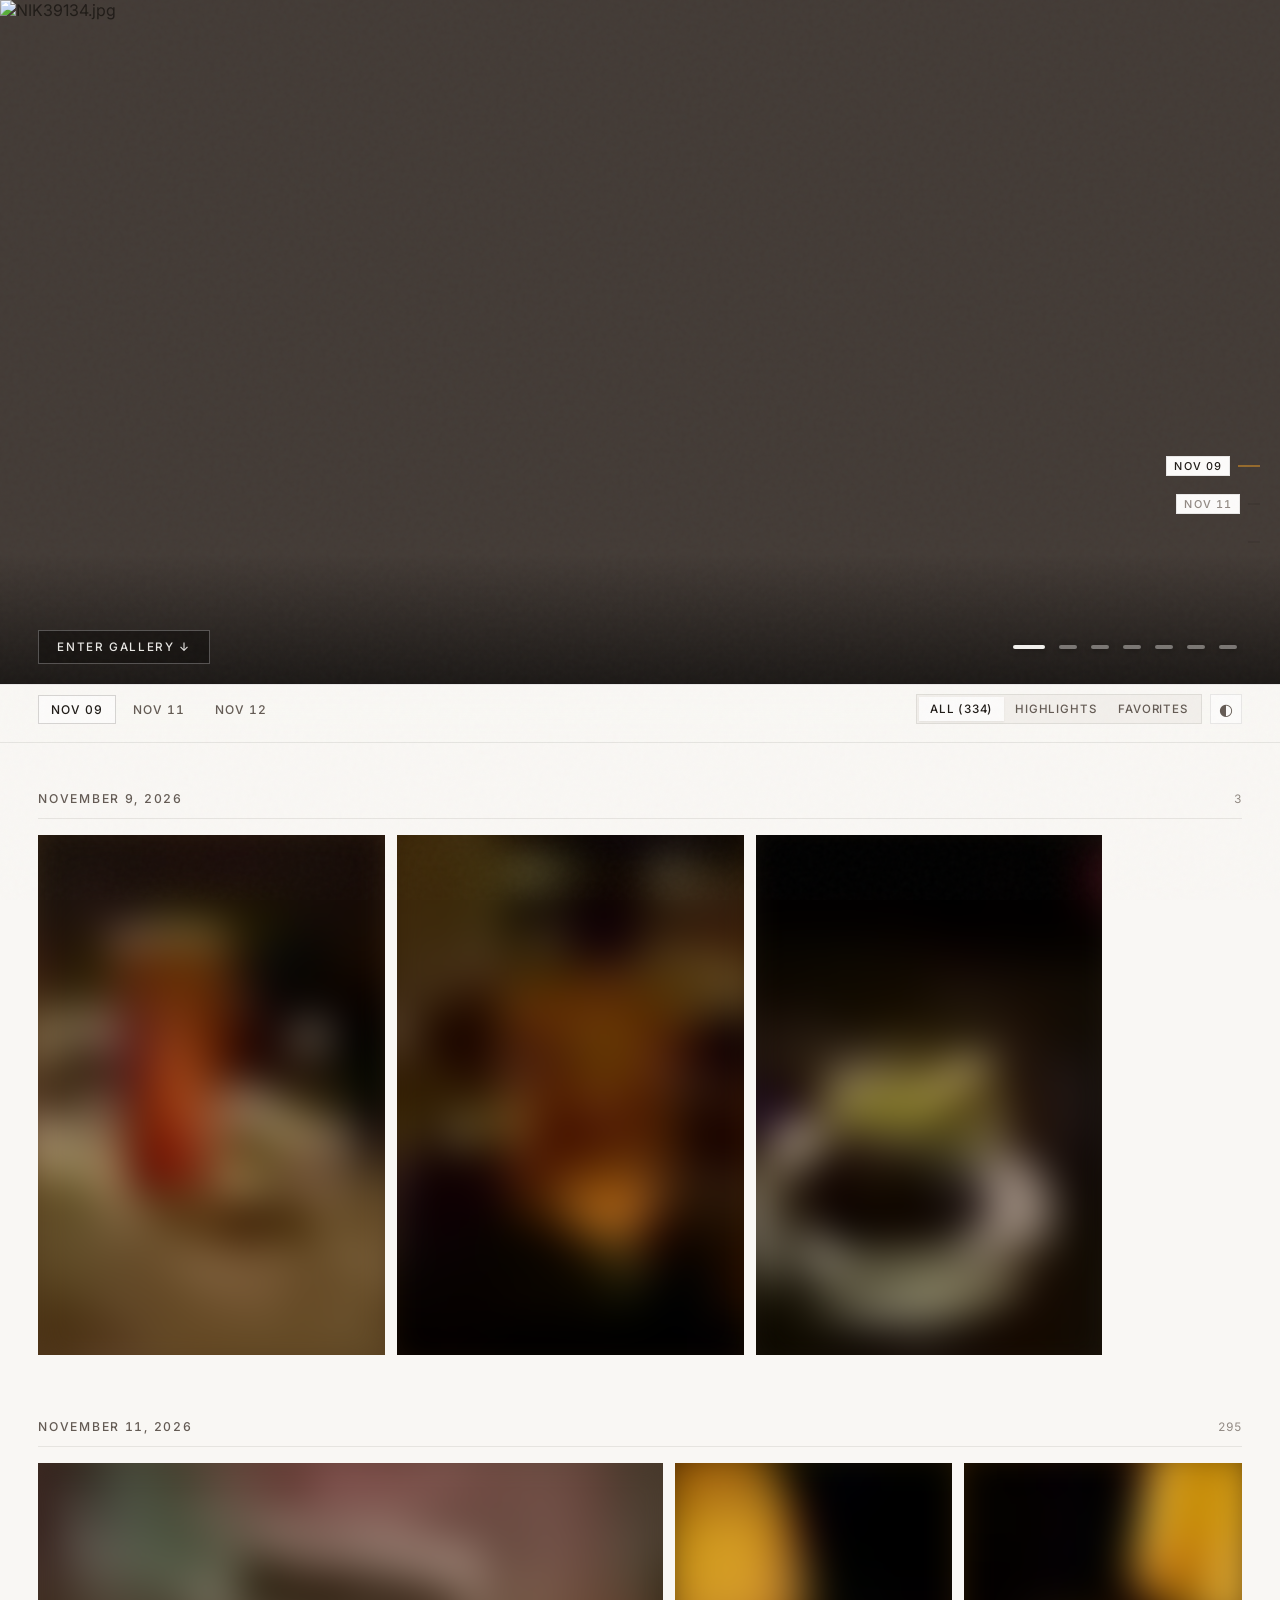
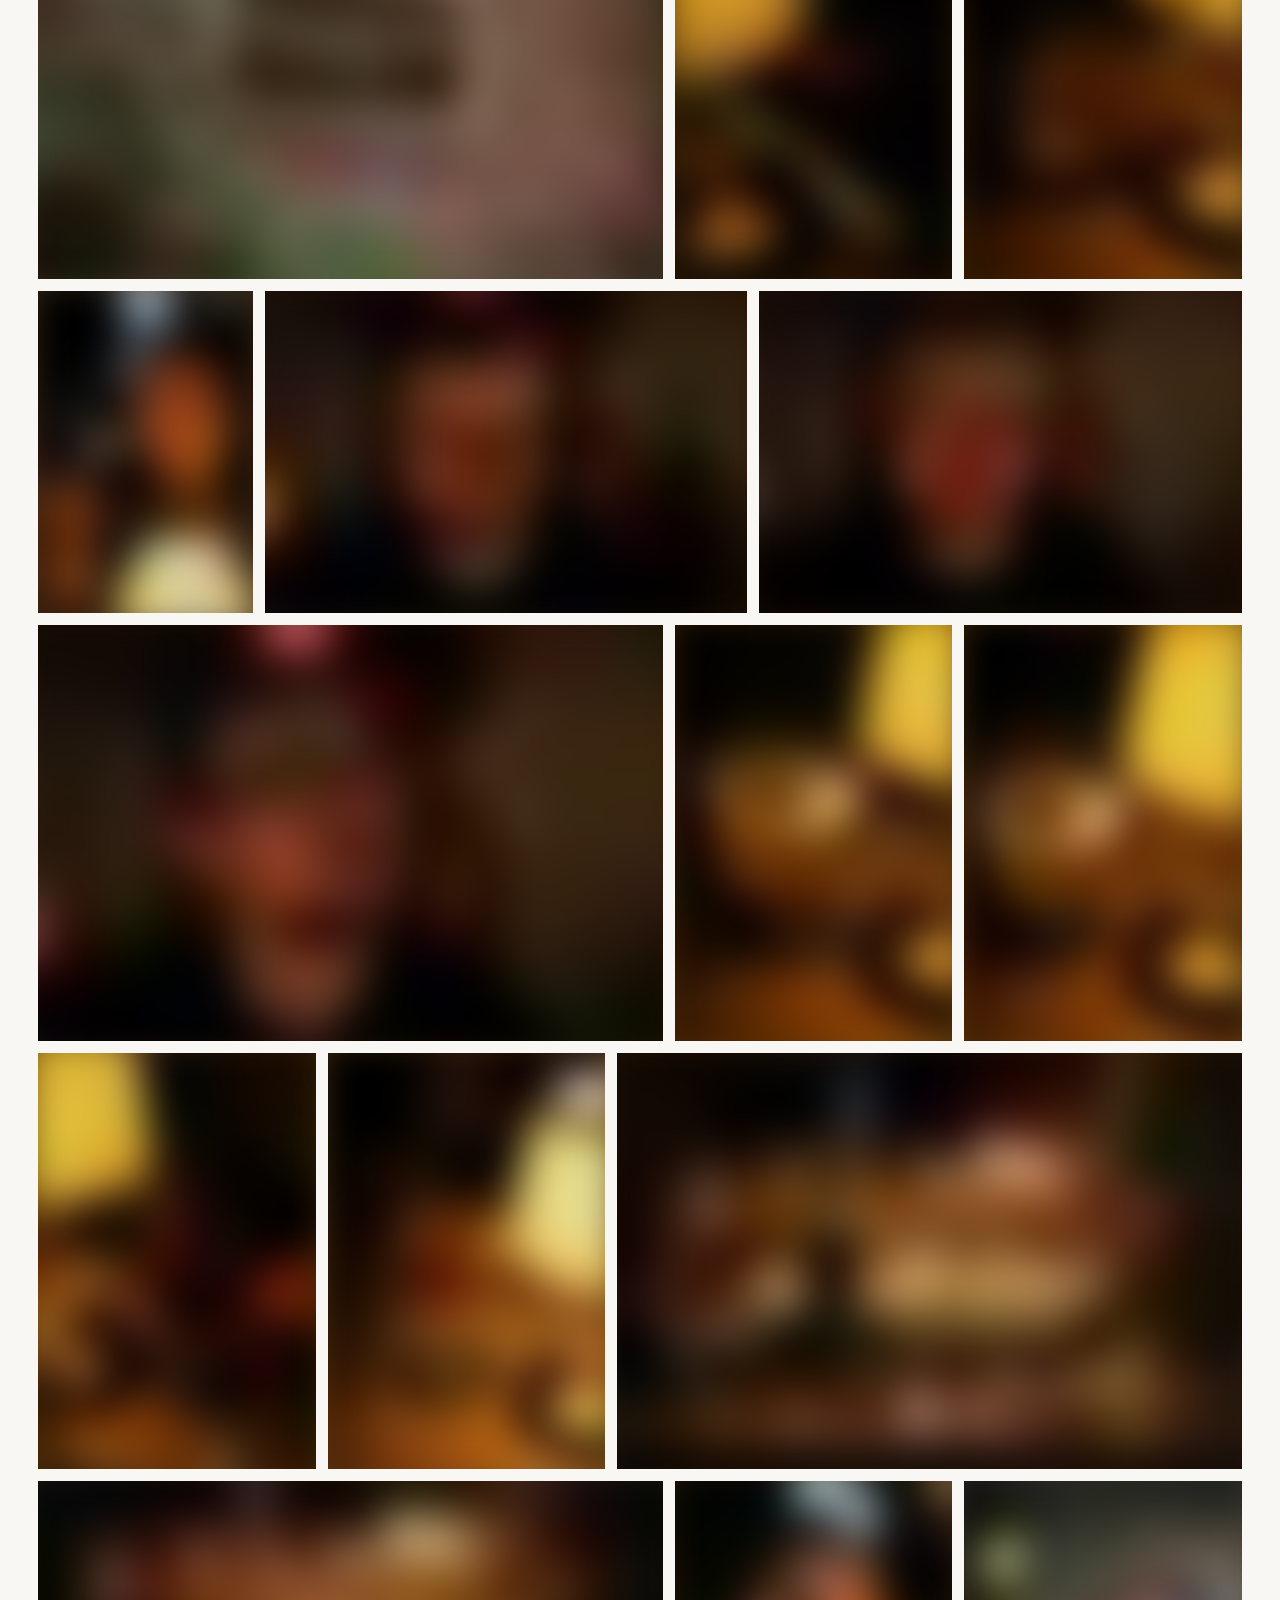
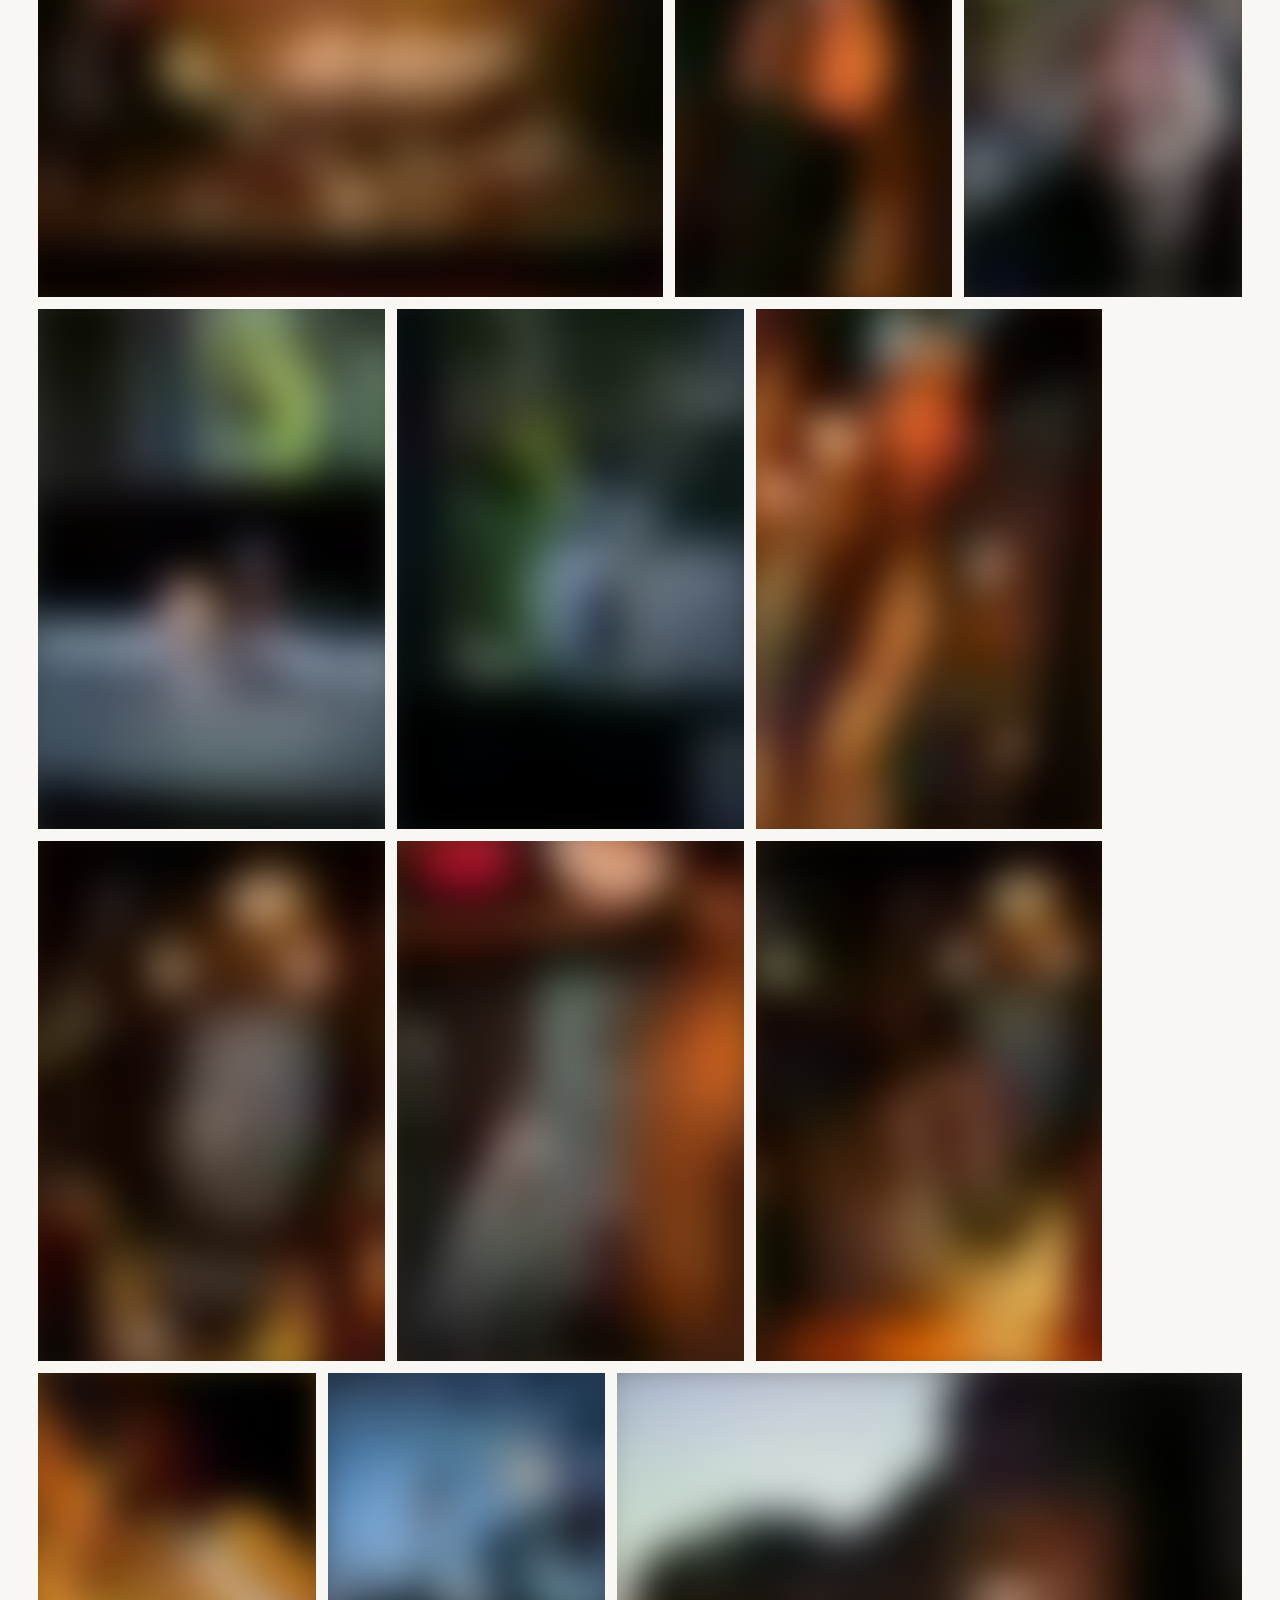
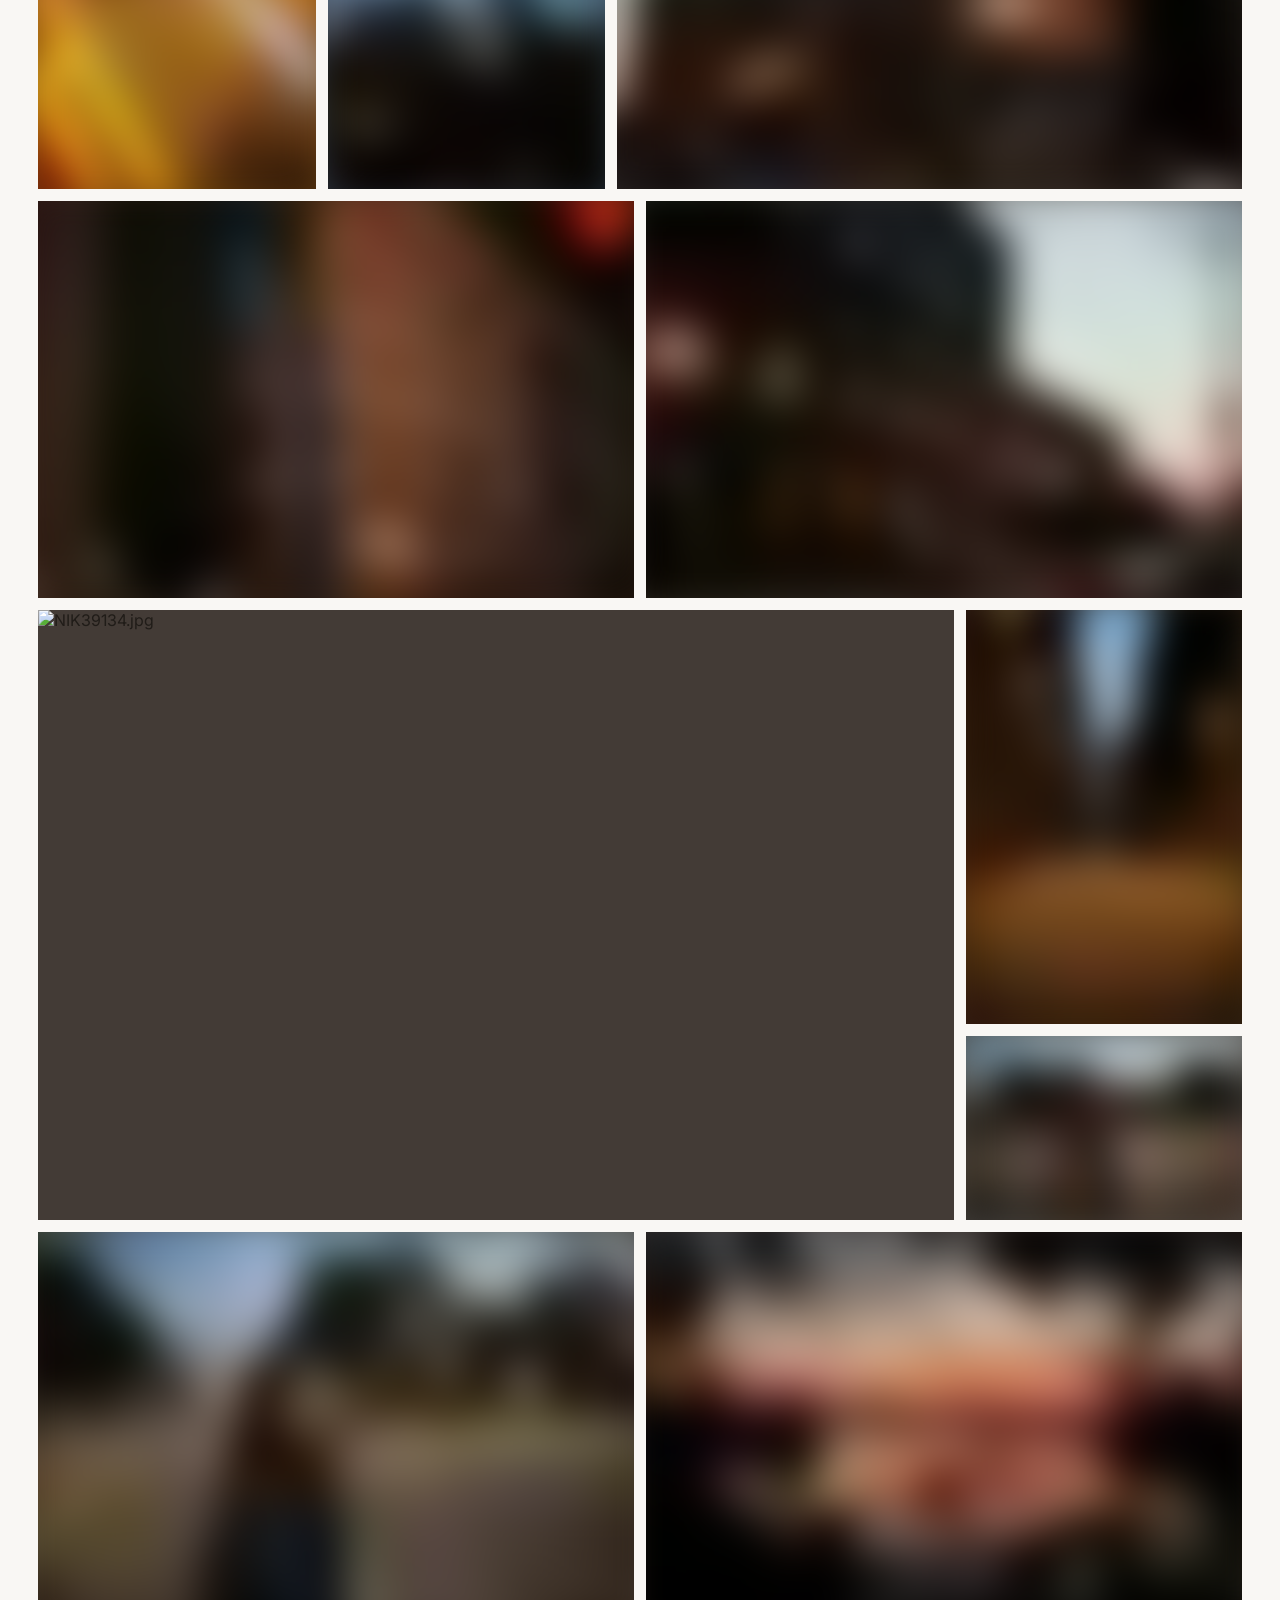
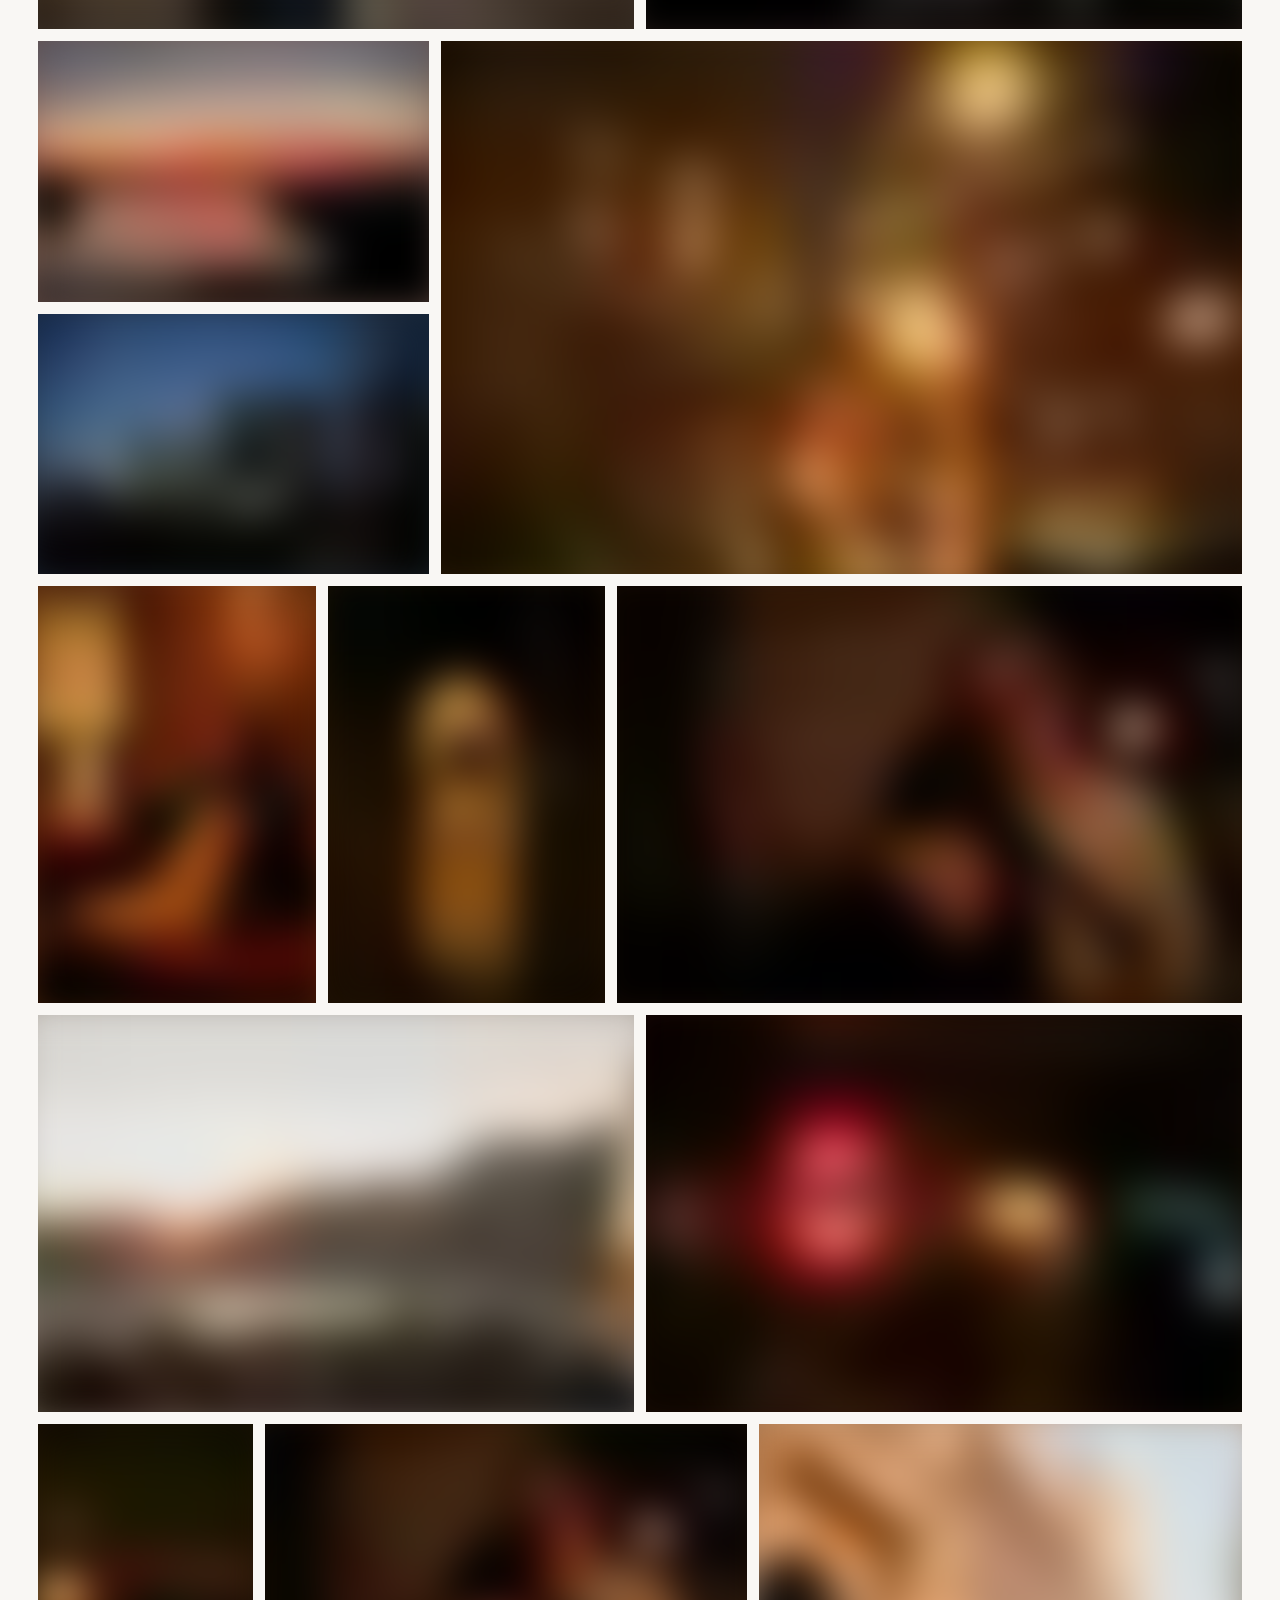
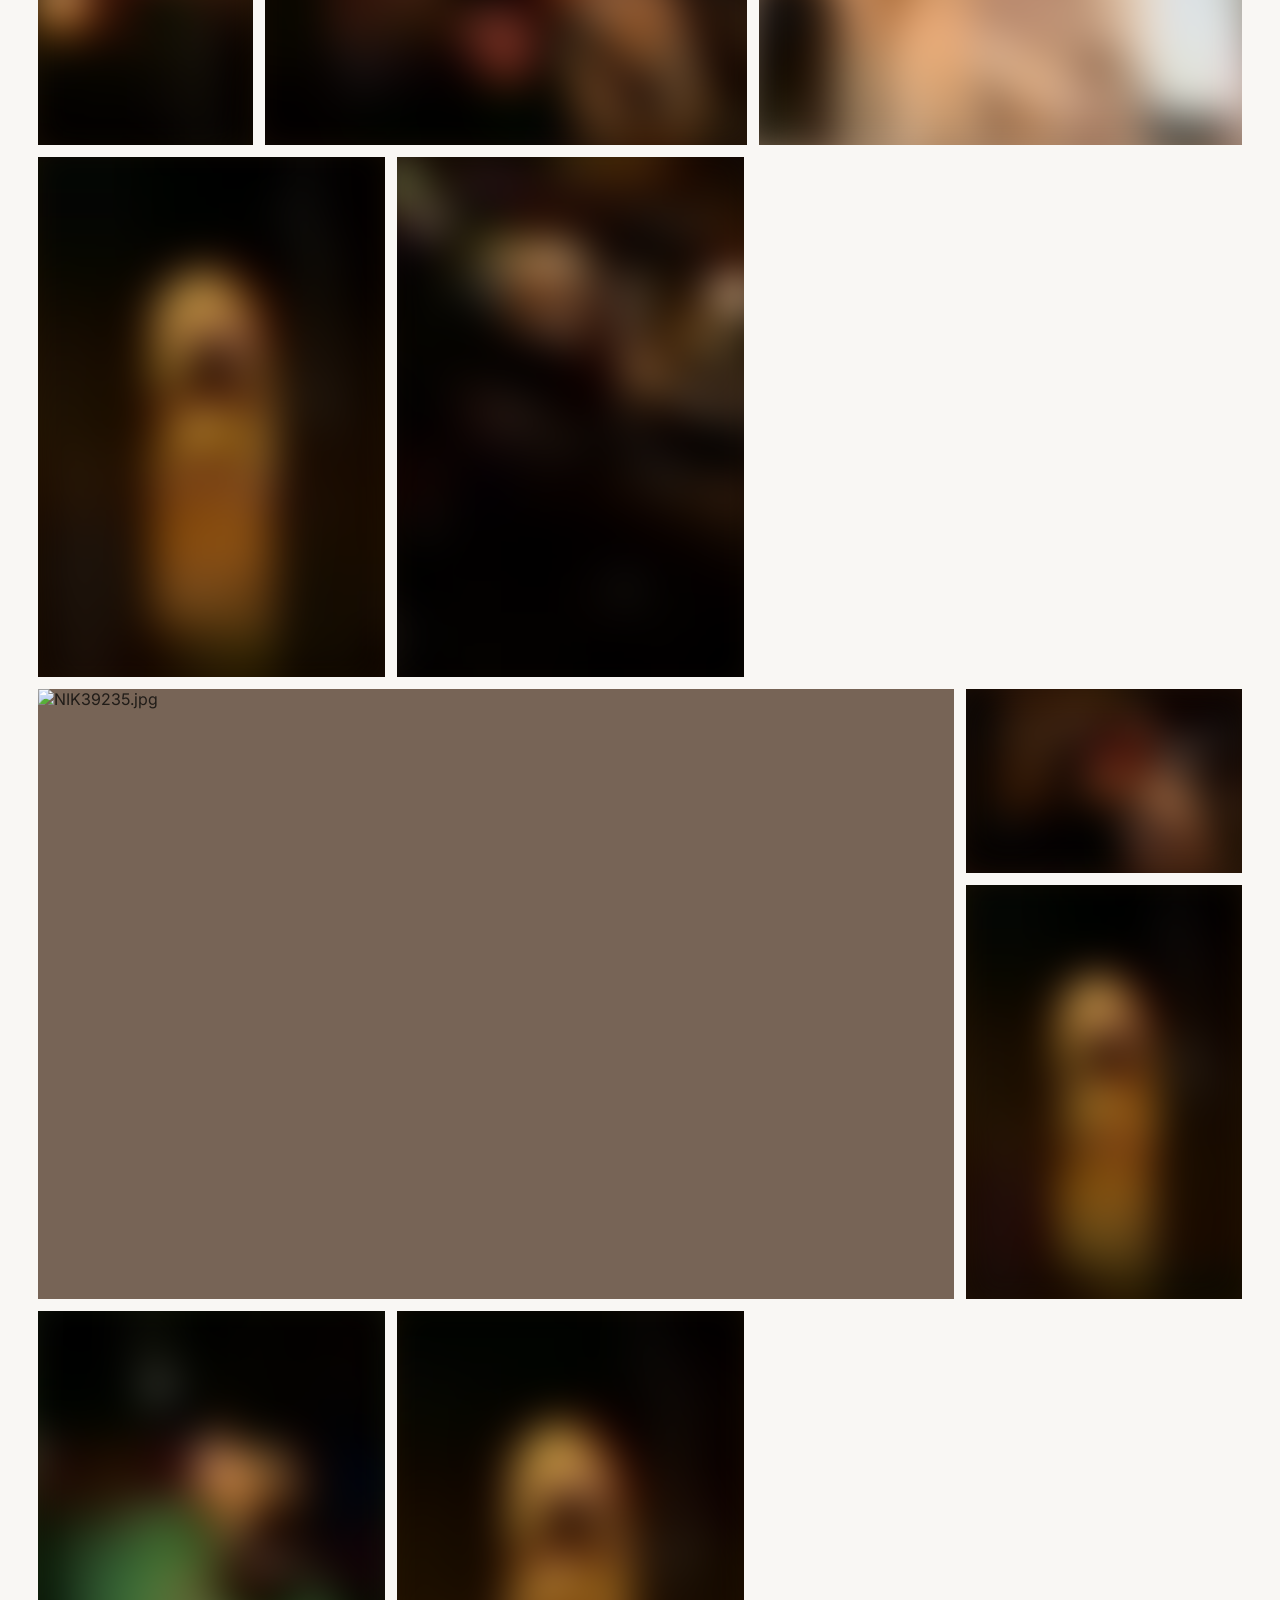
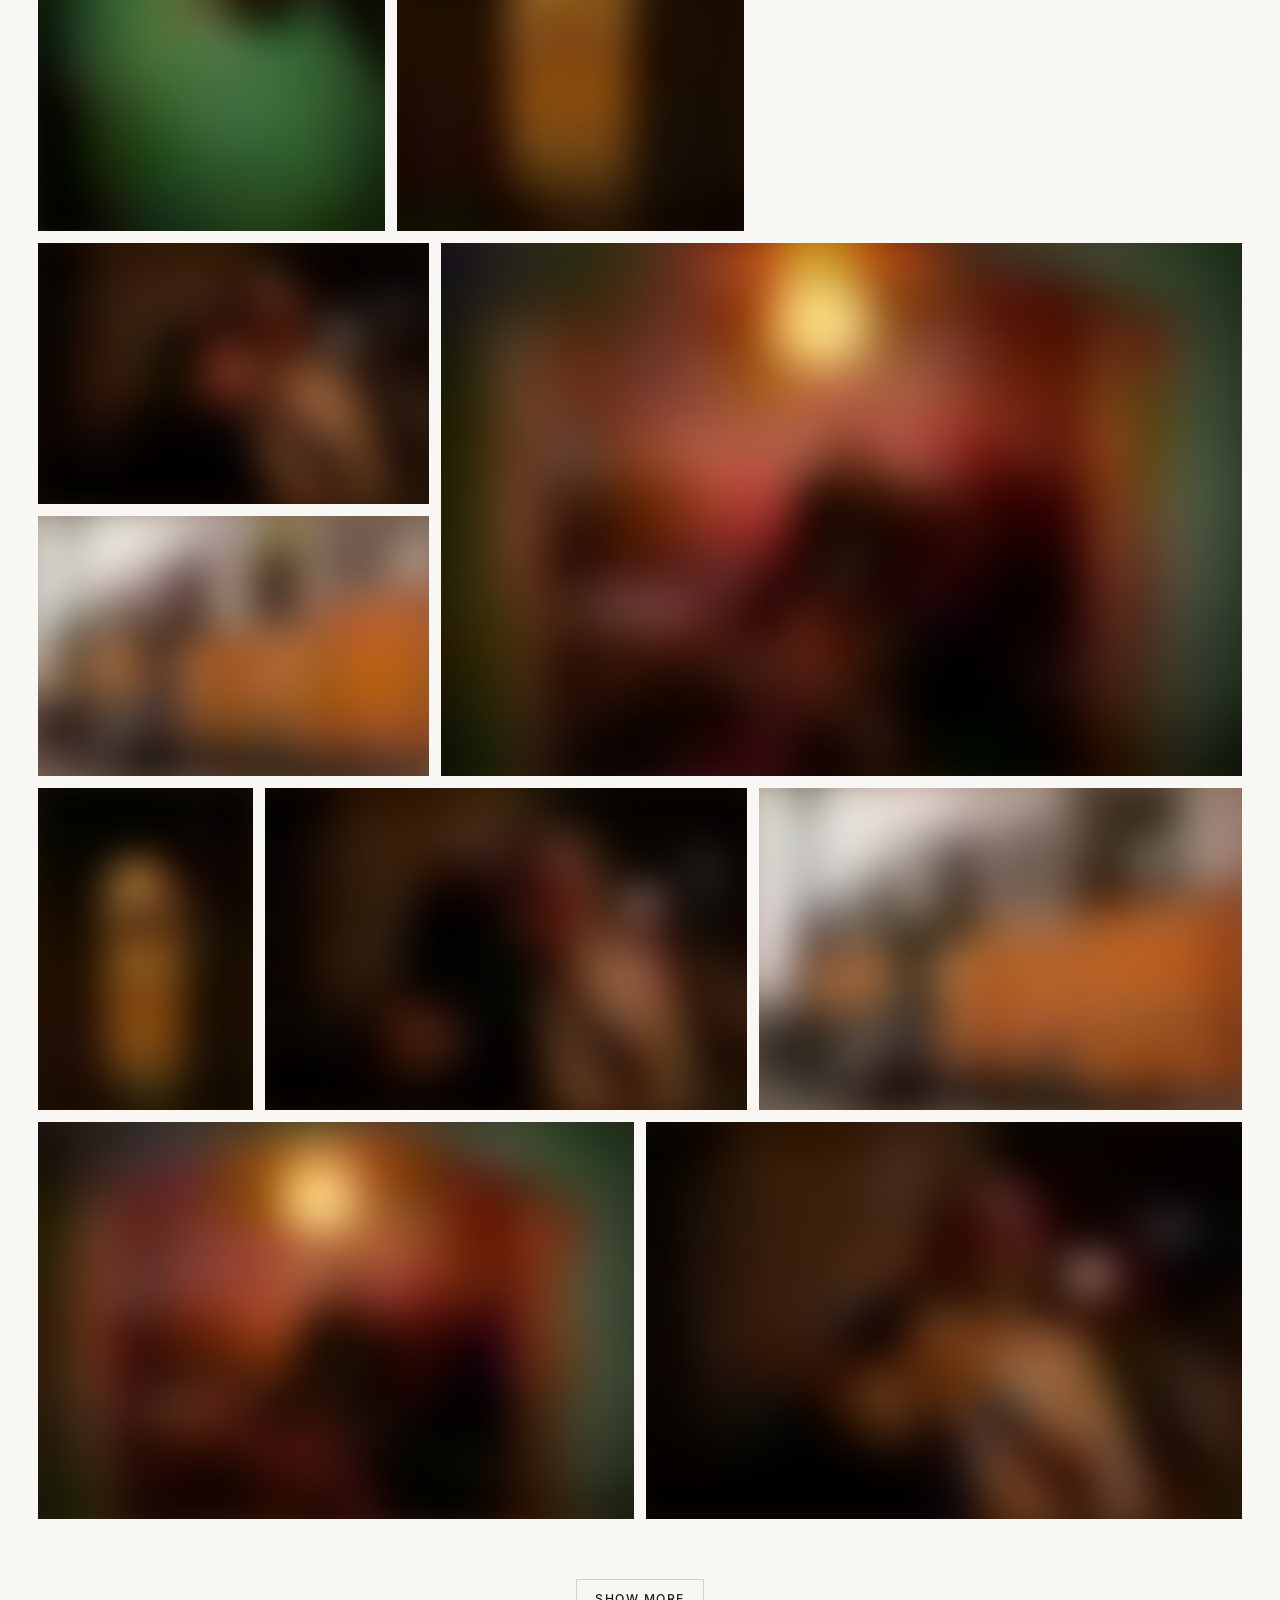
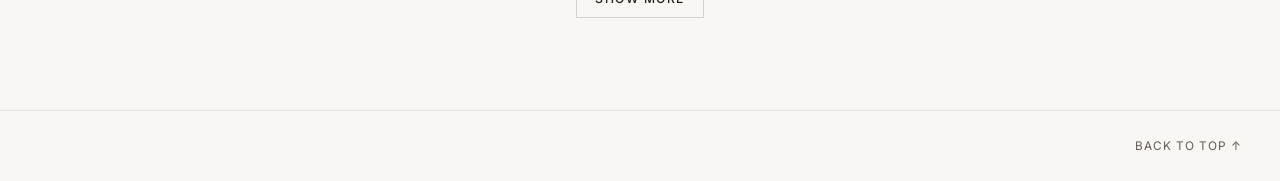
==== commit ba4ab5c2: "Fix mobile scroll/chapter navigation bugs, progressive hydration, and RAW capture-date extraction" ====
--- a/index.html
+++ b/index.html
@@ -107,15 +107,15 @@
       </div>
       <div class="lb-actions">
         <button id="lb-btn-zoom" type="button" class="lb-btn" title="Zoom (Z)">
-          ⊕ Zoom
+          <span aria-hidden="true">⊕</span><span class="lb-btn-label">Zoom</span>
         </button>
         <button id="lb-btn-fav" type="button" class="lb-btn" title="Save to Favorites (F)">
-          ♡ Favorite
+          <span aria-hidden="true">♡</span><span class="lb-btn-label">Favorite</span>
         </button>
         <a id="lb-btn-download" class="lb-btn" href="#" download title="Download photograph">
-          ↓ Download
+          <span aria-hidden="true">↓</span><span class="lb-btn-label">Download</span>
         </a>
-        <button id="lb-btn-close" type="button" class="lb-btn" title="Close (Esc)">
+        <button id="lb-btn-close" type="button" class="lb-btn" title="Close (Esc)" aria-label="Close">
           ✕
         </button>
       </div>
--- a/styles.css
+++ b/styles.css
@@ -60,7 +60,6 @@
 }
 
 html {
-  scroll-behavior: smooth;
   background-color: var(--surface-page);
   color: var(--ink-primary);
   font-family: var(--font-sans);
@@ -74,6 +73,7 @@
   color: var(--ink-primary);
   transition: background-color 260ms ease, color 260ms ease;
   overflow-x: hidden;
+  overflow-x: clip;
 }
 
 body::before {
@@ -176,6 +176,7 @@
   background: hsl(24, 10%, 8%);
   overflow: hidden;
   min-height: clamp(440px, 76vh, 840px);
+  touch-action: pan-y;
 }
 
 .hero-slides-layer {
@@ -201,6 +202,7 @@
   transform: scale(1.035);
   pointer-events: none;
   cursor: zoom-in;
+  overflow: hidden;
 }
 
 .hero-slide.is-active {
@@ -209,12 +211,37 @@
   pointer-events: auto;
 }
 
-.hero-slide img {
+.hero-slide .hero-lqip {
+  position: absolute;
+  inset: 0;
+  width: 100%;
+  height: 100%;
+  object-fit: cover;
+  object-position: center;
+  filter: blur(22px);
+  transform: scale(1.08);
+  transition: opacity 560ms ease;
+  pointer-events: none;
+}
+
+.hero-slide .hero-hi {
+  position: absolute;
+  inset: 0;
   width: 100%;
   height: 100%;
   object-fit: cover;
   object-position: center;
   display: block;
+  opacity: 0;
+  transition: opacity 520ms cubic-bezier(0.22, 1, 0.36, 1);
+}
+
+.hero-slide.is-loaded .hero-hi {
+  opacity: 1;
+}
+
+.hero-slide.is-loaded .hero-lqip {
+  opacity: 0;
 }
 
 .hero-controls-bar {
@@ -326,15 +353,18 @@
   align-items: center;
   justify-content: space-between;
   gap: 14px;
-  flex-wrap: wrap;
+  flex-wrap: nowrap;
 }
 
 .date-chapters-nav {
   display: flex;
   align-items: center;
   gap: 4px;
+  flex: 1 1 auto;
+  min-width: 0;
   overflow-x: auto;
   scrollbar-width: none;
+  -webkit-overflow-scrolling: touch;
 }
 
 .date-chapters-nav::-webkit-scrollbar {
@@ -353,6 +383,7 @@
   color: var(--ink-secondary);
   cursor: pointer;
   white-space: nowrap;
+  flex-shrink: 0;
   transition: color 160ms ease, background-color 160ms ease, border-color 160ms ease;
   font-variant-numeric: tabular-nums;
 }
@@ -372,7 +403,7 @@
   display: flex;
   align-items: center;
   gap: 8px;
-  flex-wrap: wrap;
+  flex-shrink: 0;
   margin-left: auto;
 }
 
@@ -484,19 +515,21 @@
   display: flex;
   gap: var(--gutter);
   width: 100%;
+  min-width: 0;
 }
 
 .editorial-spread {
   display: flex;
   gap: var(--gutter);
   width: 100%;
+  min-width: 0;
 }
 
 .spread-stack {
   display: flex;
   flex-direction: column;
   gap: var(--gutter);
-  flex-shrink: 0;
+  min-width: 0;
 }
 
 /* Individual Photo Tile */
@@ -506,7 +539,7 @@
   background-color: var(--tile-bg, #1c1917);
   cursor: zoom-in;
   user-select: none;
-  flex-shrink: 0;
+  min-width: 0;
   transition: box-shadow 240ms ease;
 }
 
@@ -957,9 +990,69 @@
 
   .lightbox-stage {
     padding: 12px 16px;
+    touch-action: pan-y;
   }
 
   .lb-img {
     max-width: calc(100vw - 32px);
   }
 }
+
+@media (max-width: 760px) {
+  .sticky-nav-inner {
+    flex-wrap: wrap;
+    gap: 8px;
+    padding: 8px 16px;
+  }
+
+  .date-chapters-nav {
+    flex: 1 1 100%;
+    width: 100%;
+    padding-bottom: 2px;
+  }
+
+  .toolbar-controls {
+    flex: 1 1 100%;
+    width: 100%;
+    margin-left: 0;
+    justify-content: space-between;
+  }
+
+  .nav-pill {
+    padding: 5px 10px;
+    font-size: 0.72rem;
+  }
+
+  .seg-btn {
+    padding: 5px 9px;
+    font-size: 0.69rem;
+  }
+}
+
+@media (max-width: 600px) {
+  .lightbox-topbar {
+    padding: 0 12px;
+    gap: 8px;
+  }
+
+  .lb-btn {
+    padding: 6px 9px;
+  }
+
+  .lb-btn-label {
+    display: none;
+  }
+
+  .lb-nav-arrow {
+    width: 36px;
+    height: 36px;
+  }
+
+  .lb-prev {
+    left: 8px;
+  }
+
+  .lb-next {
+    right: 8px;
+  }
+}
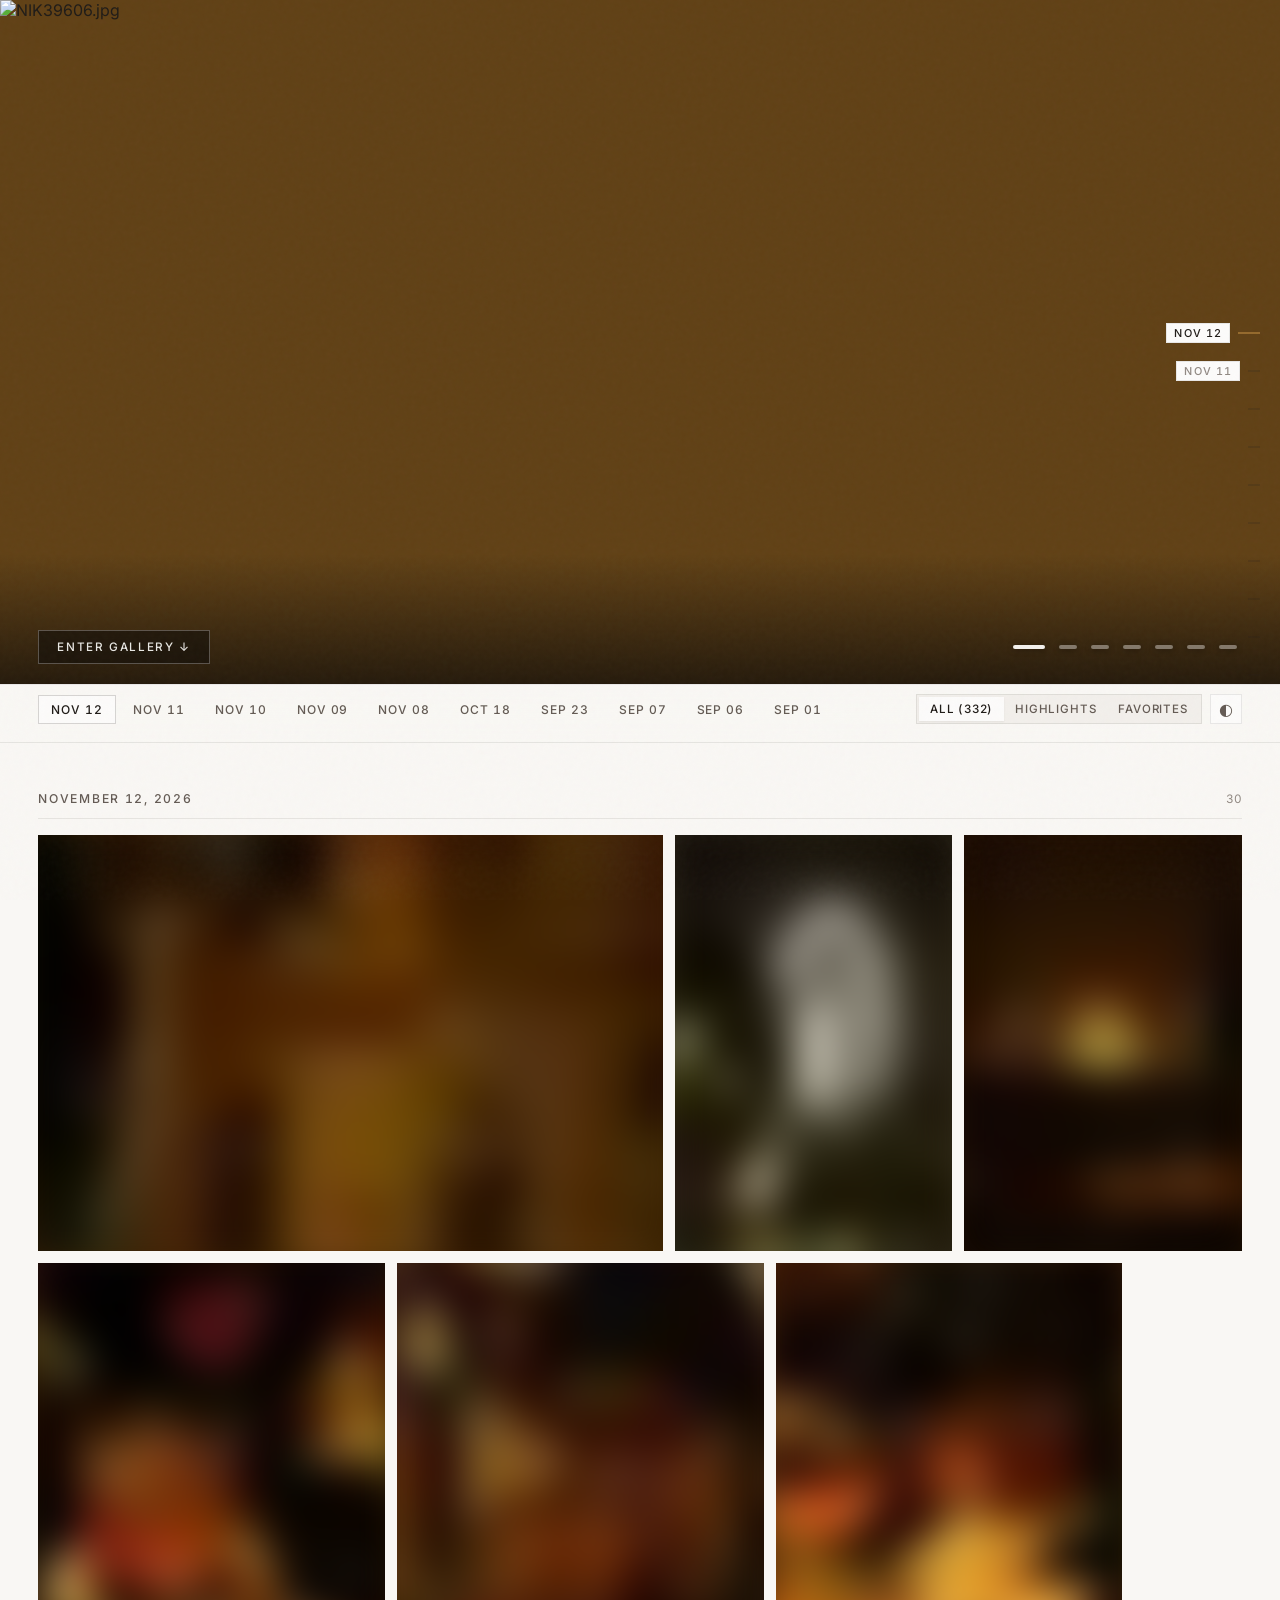
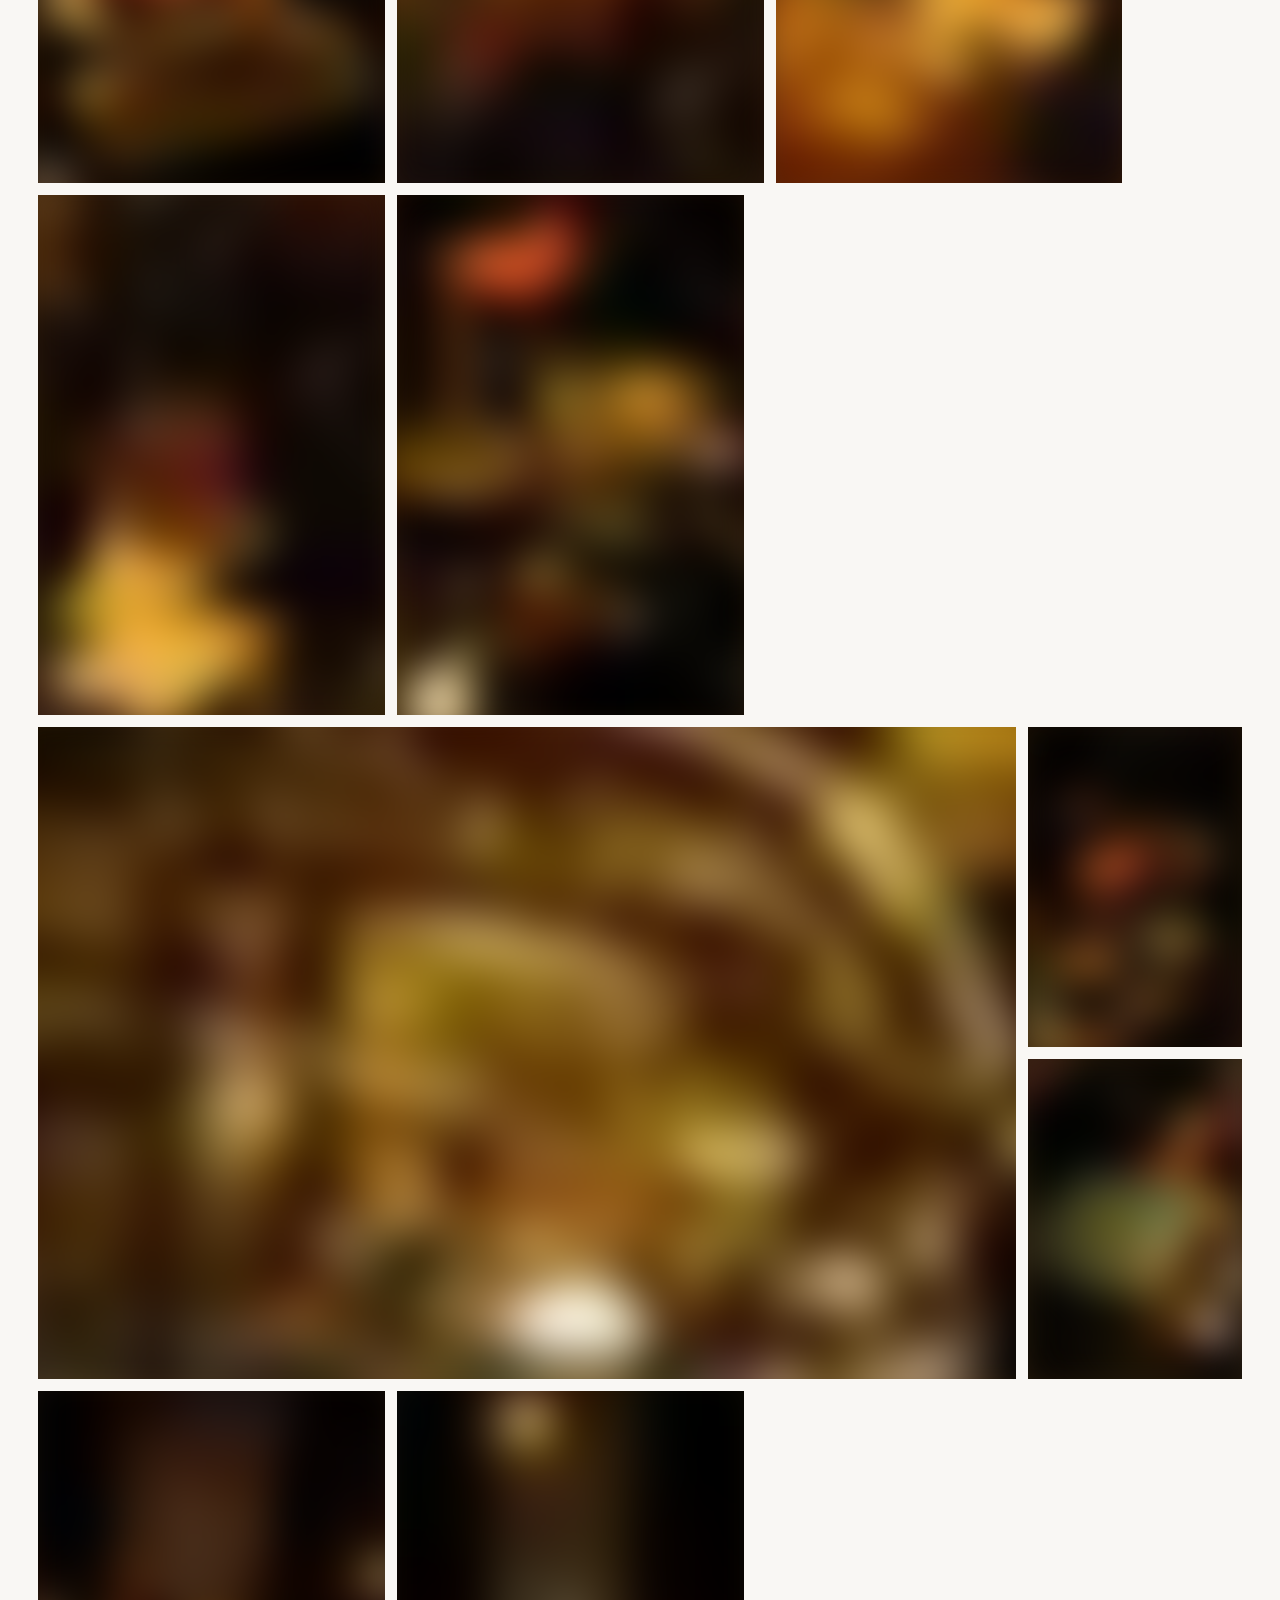
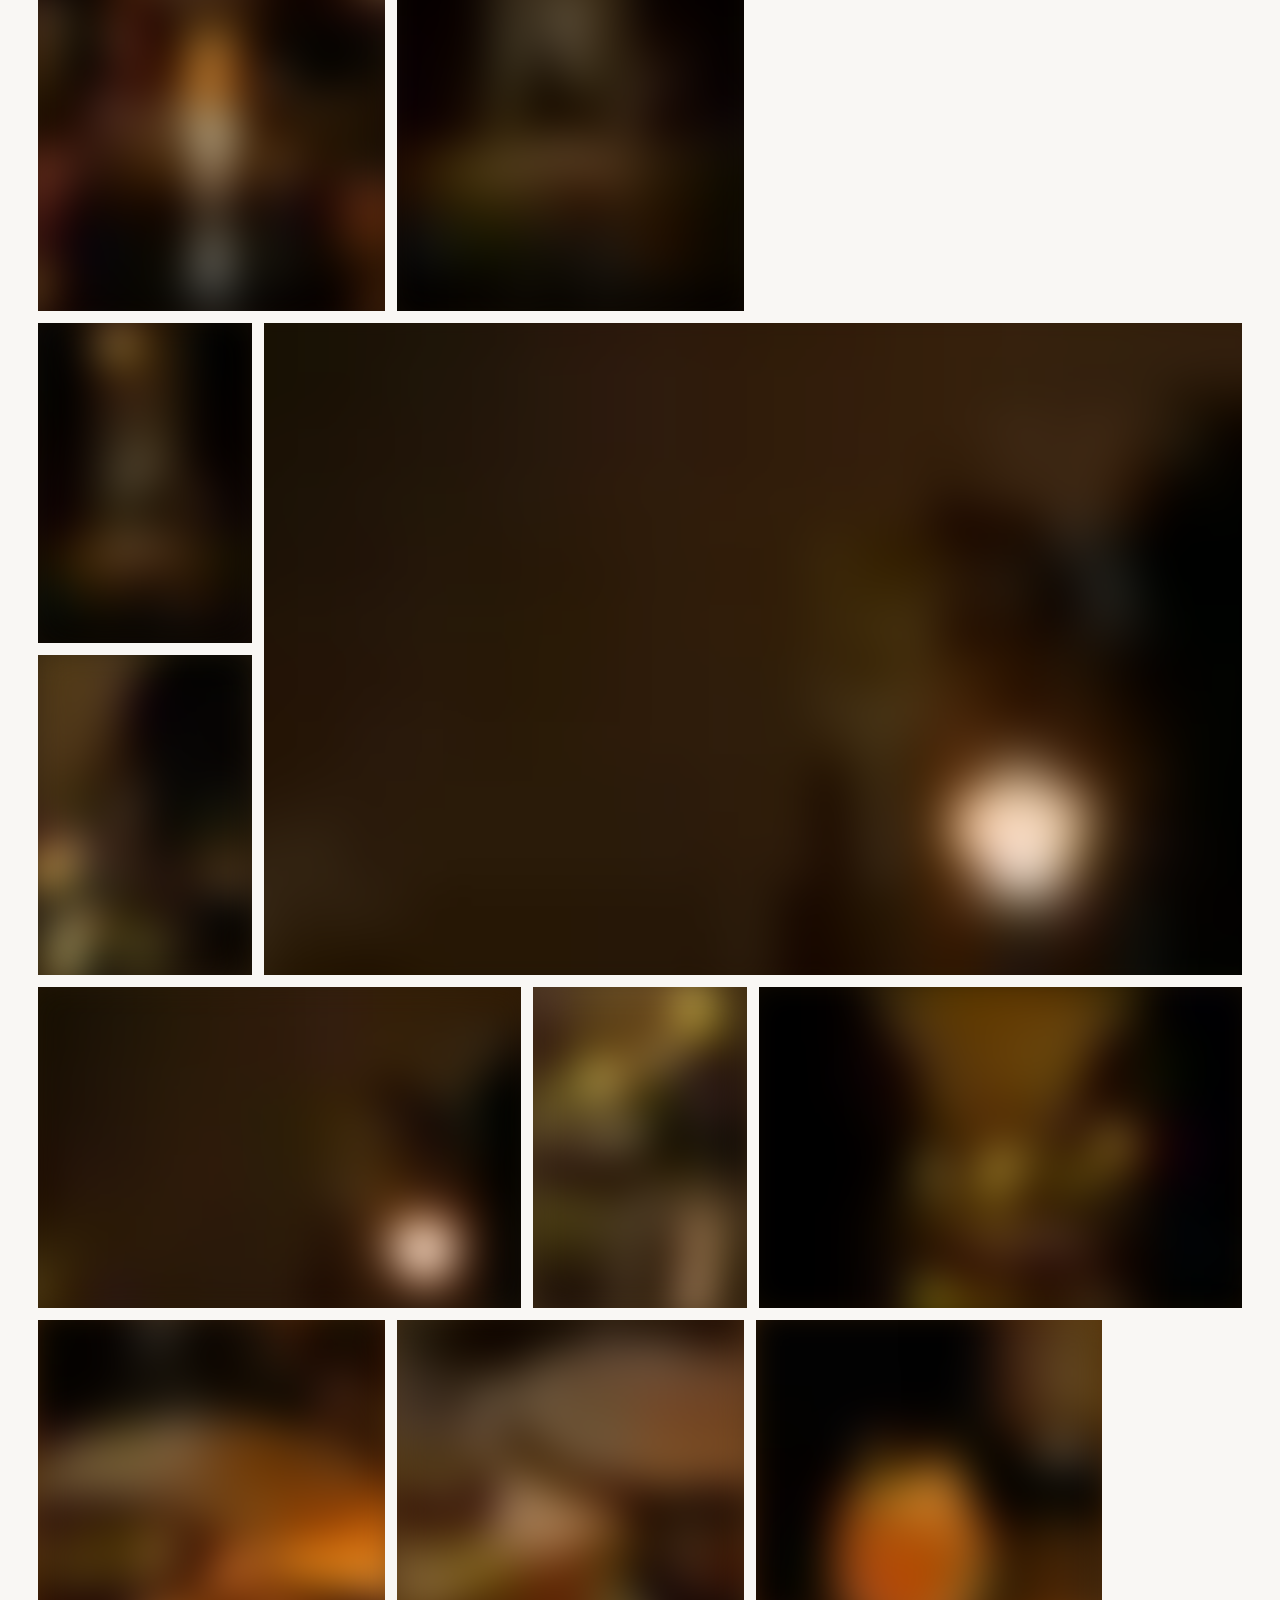
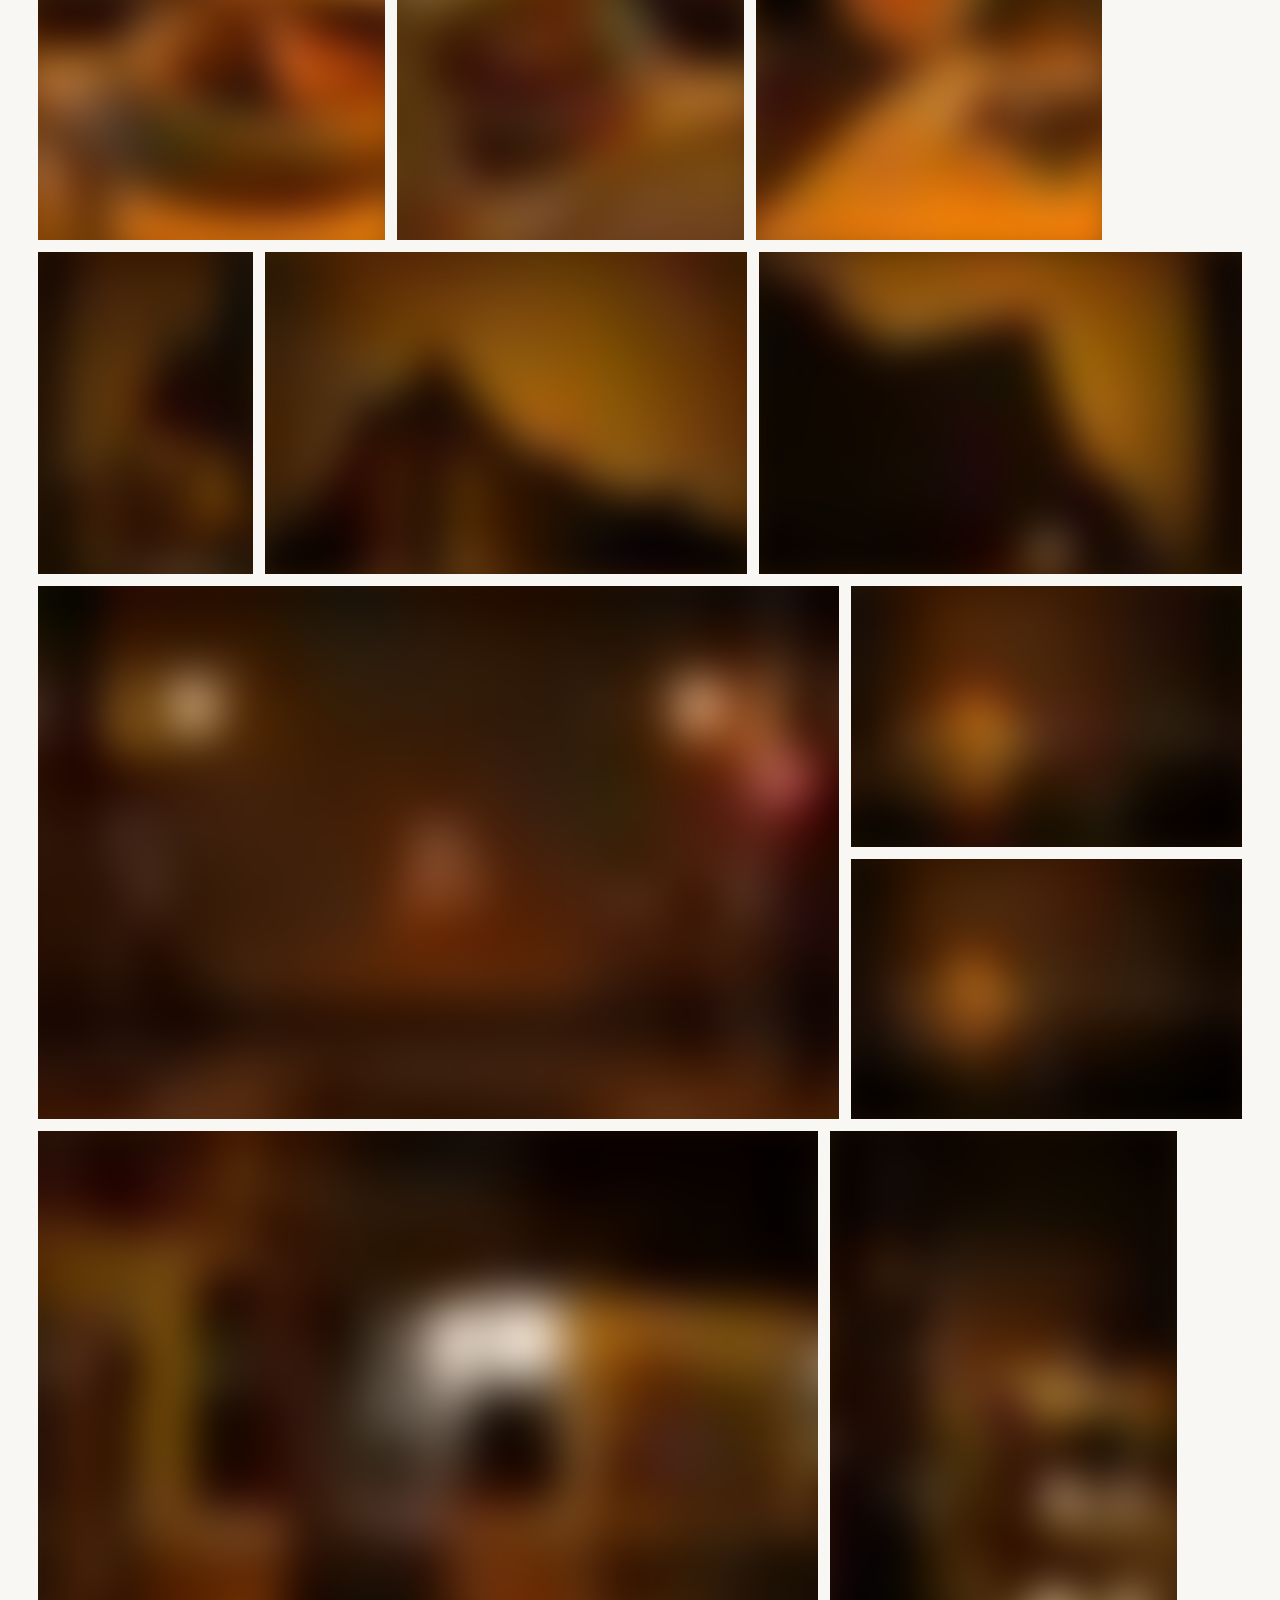
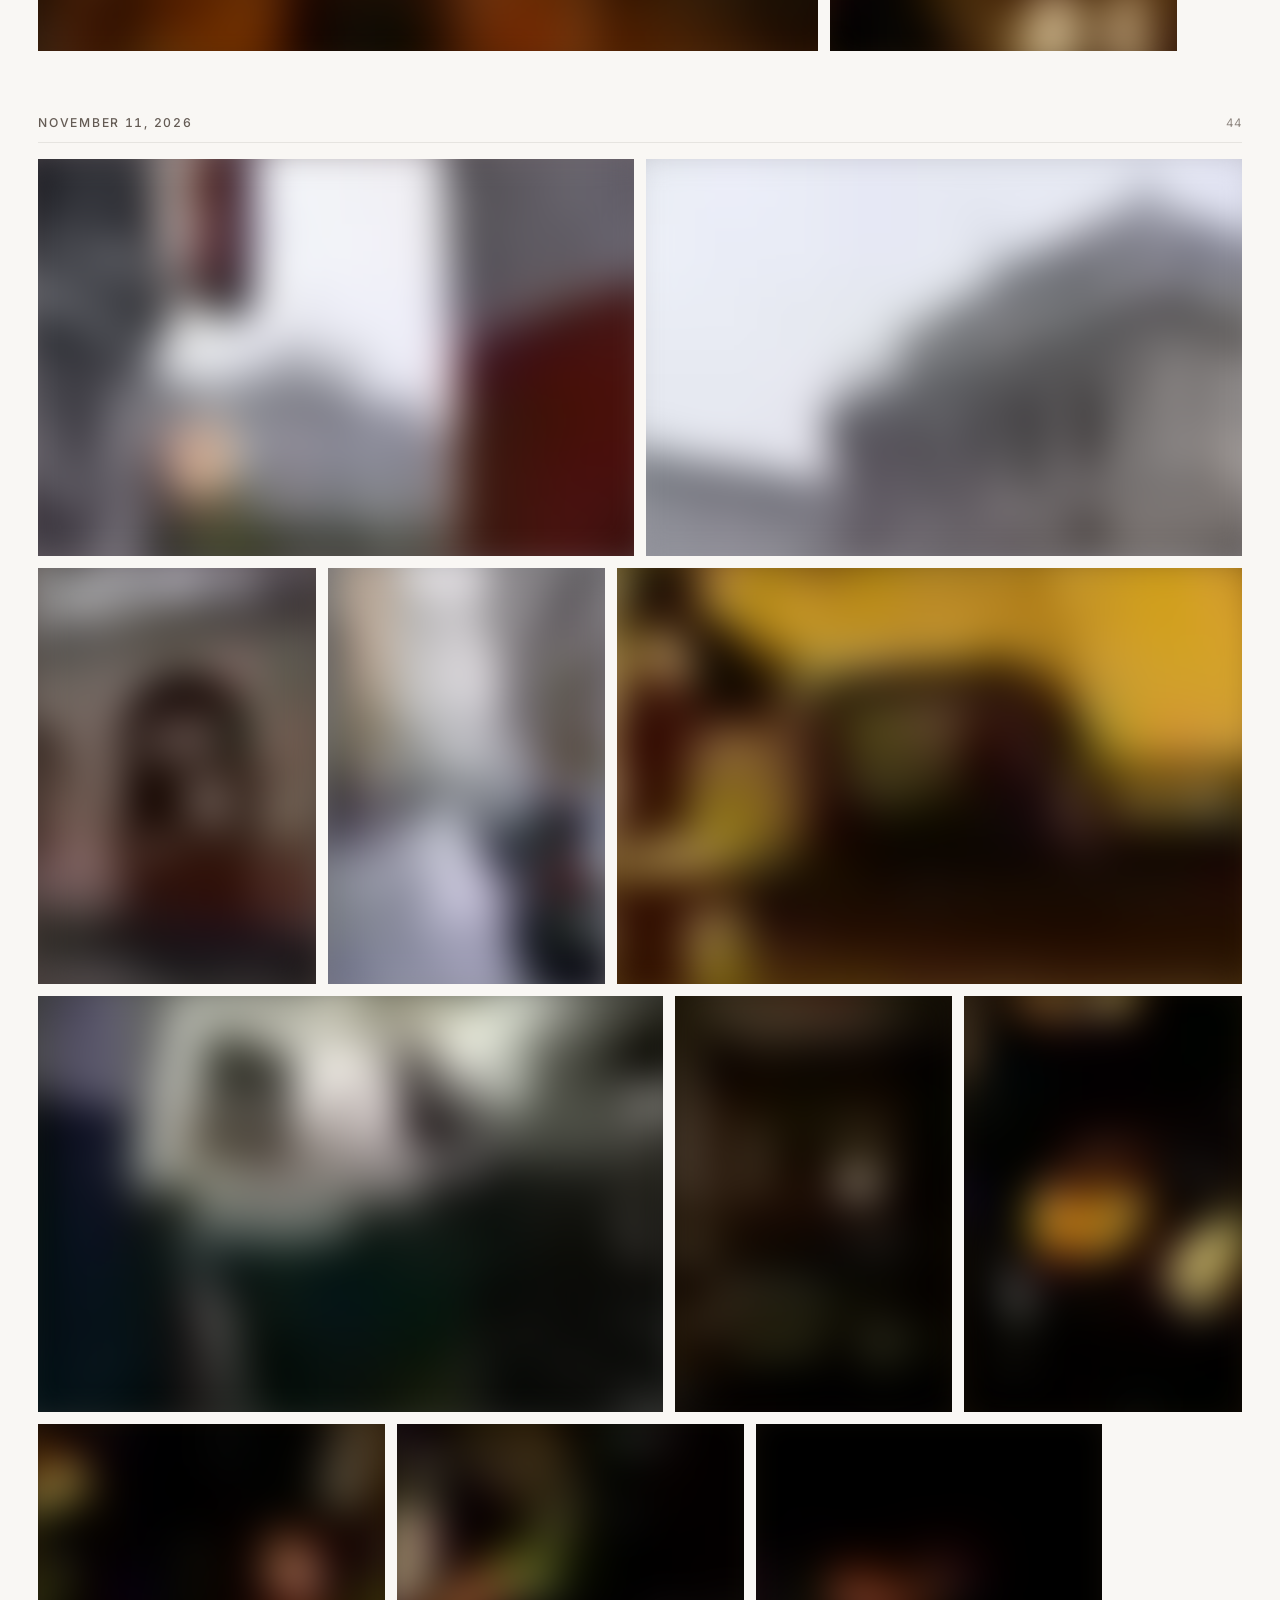
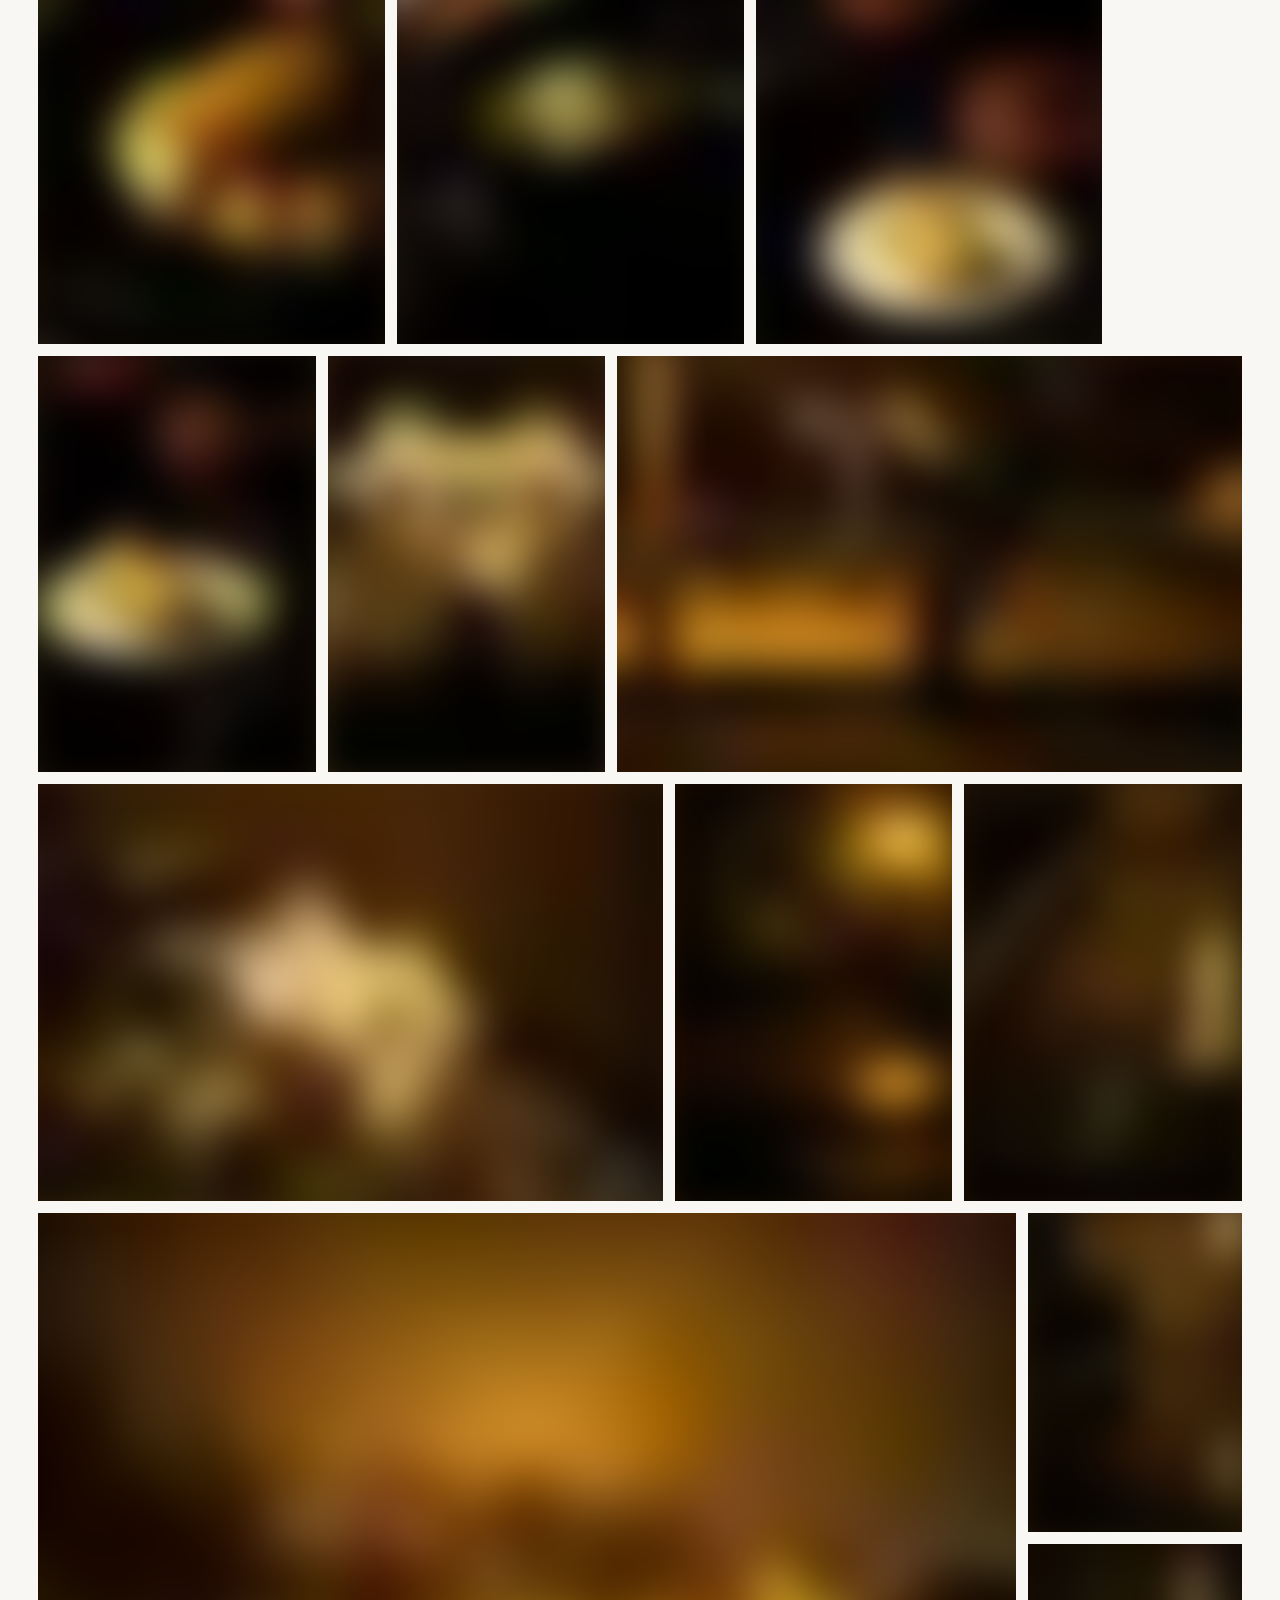
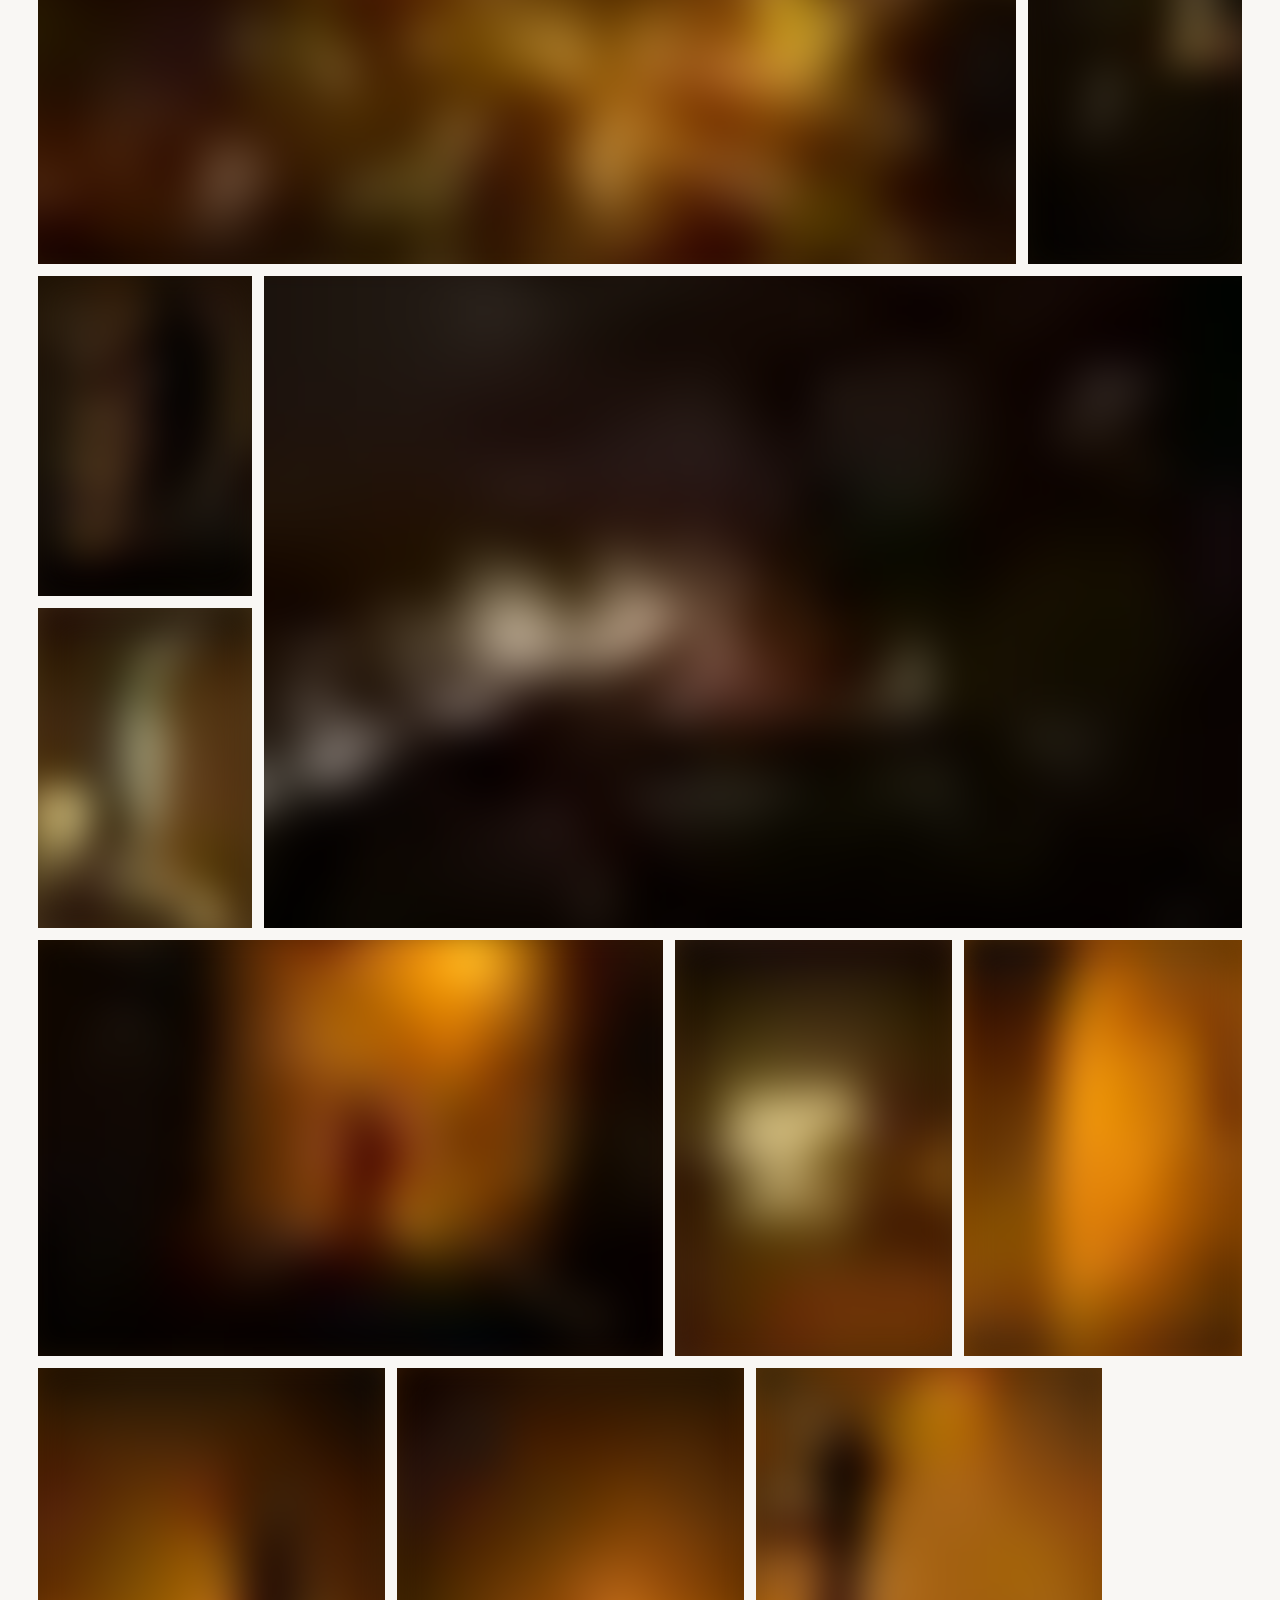
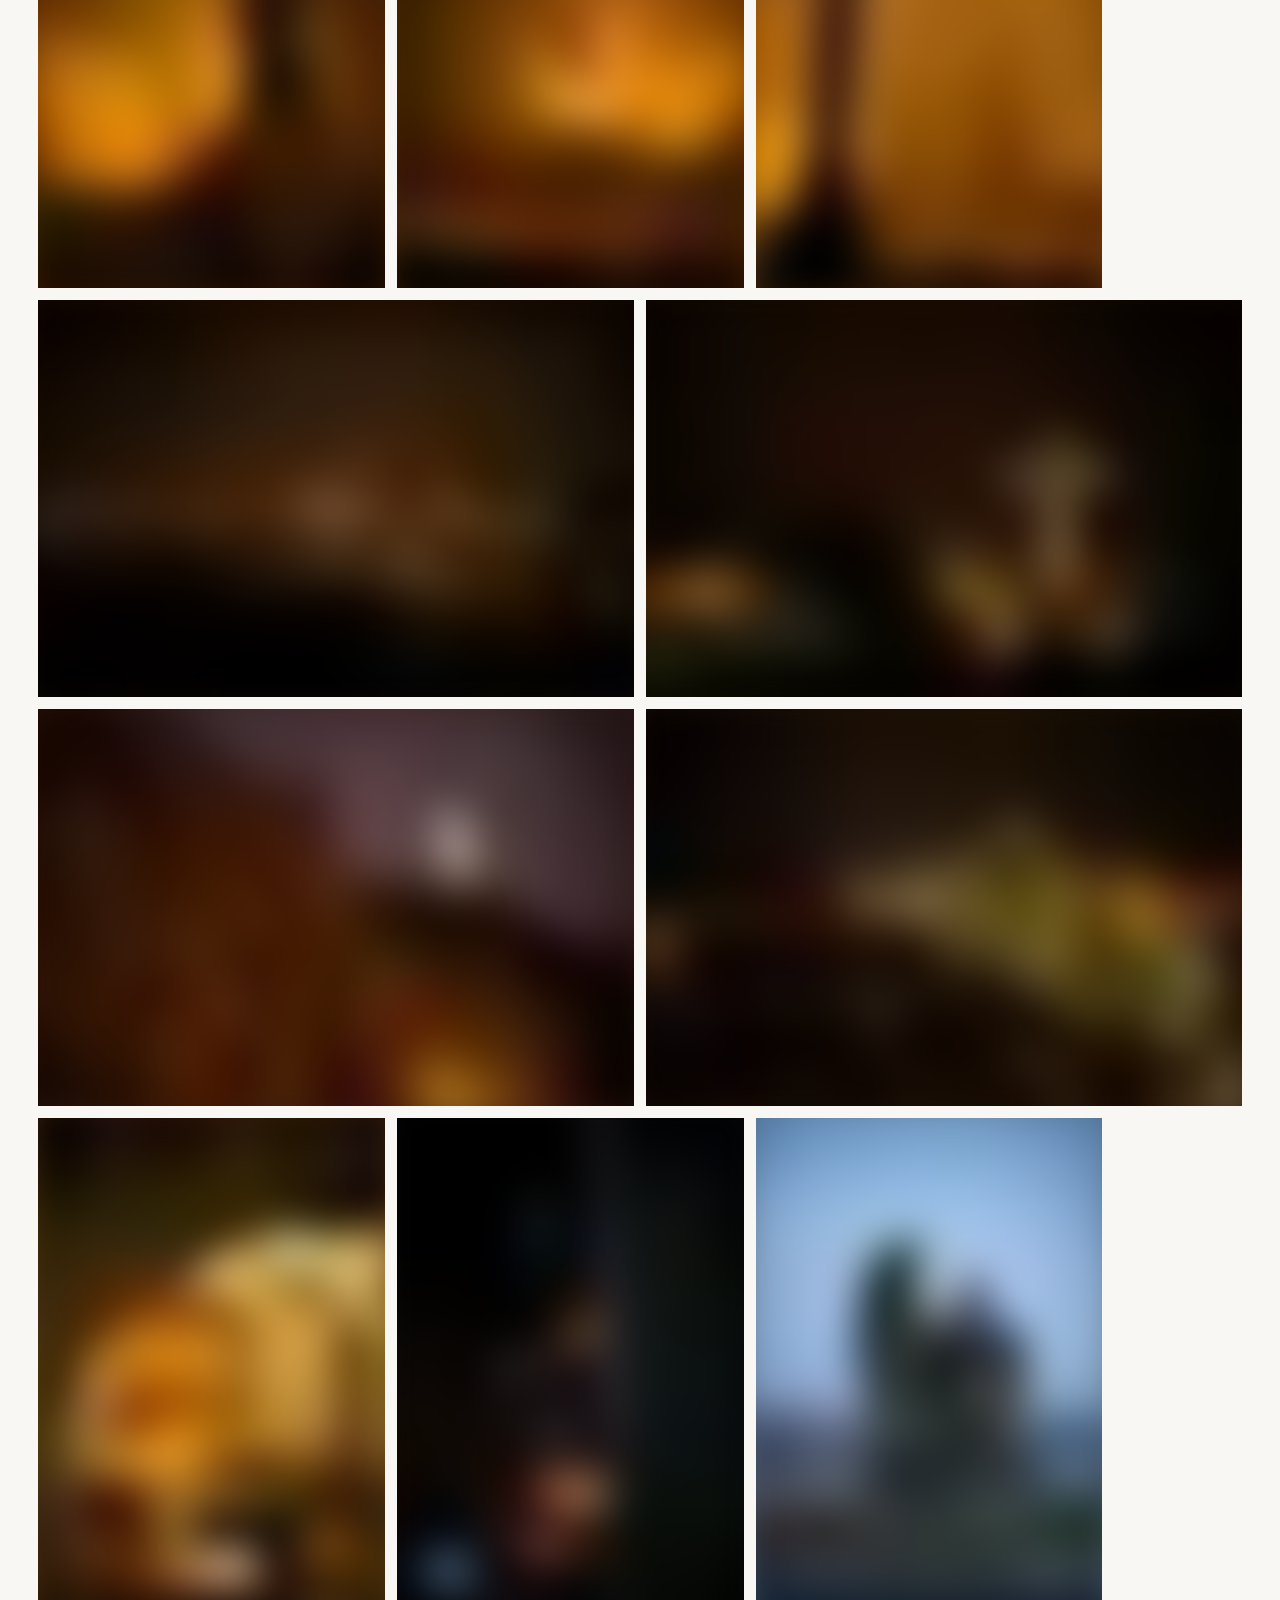
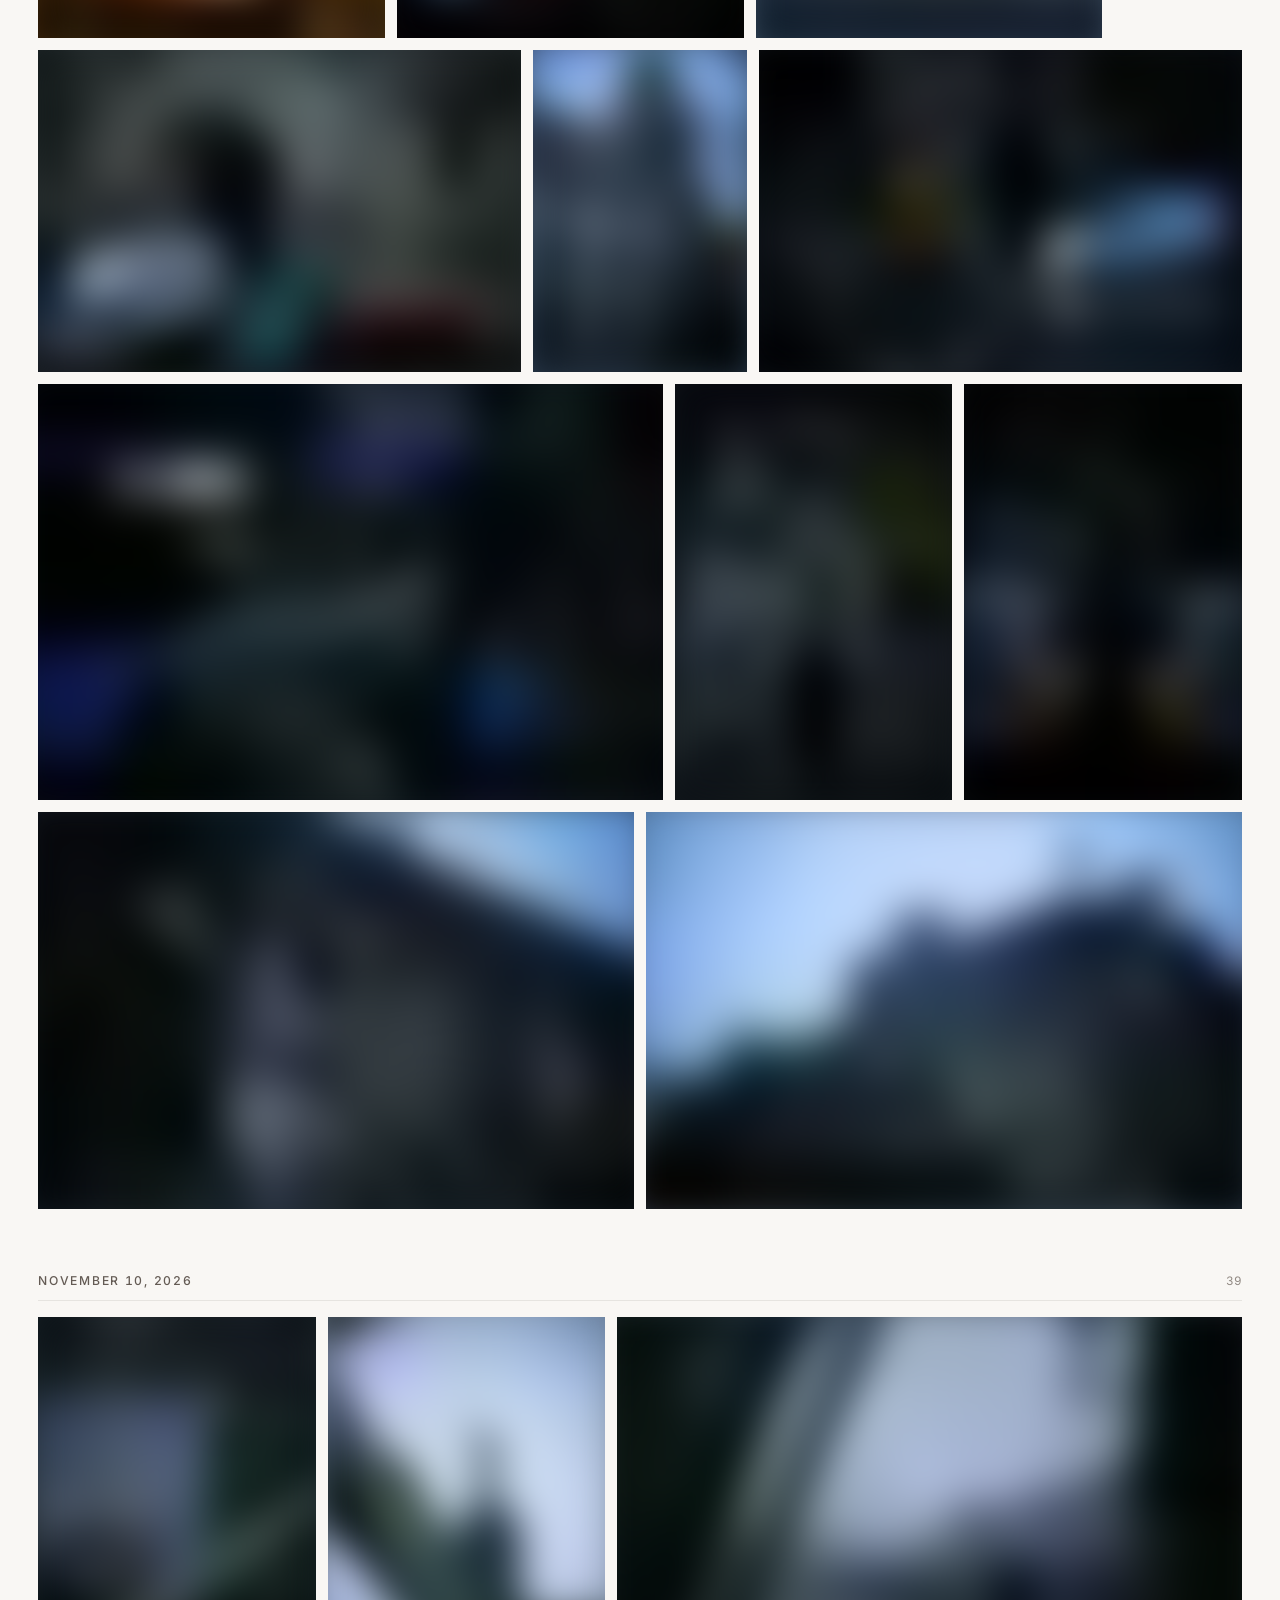
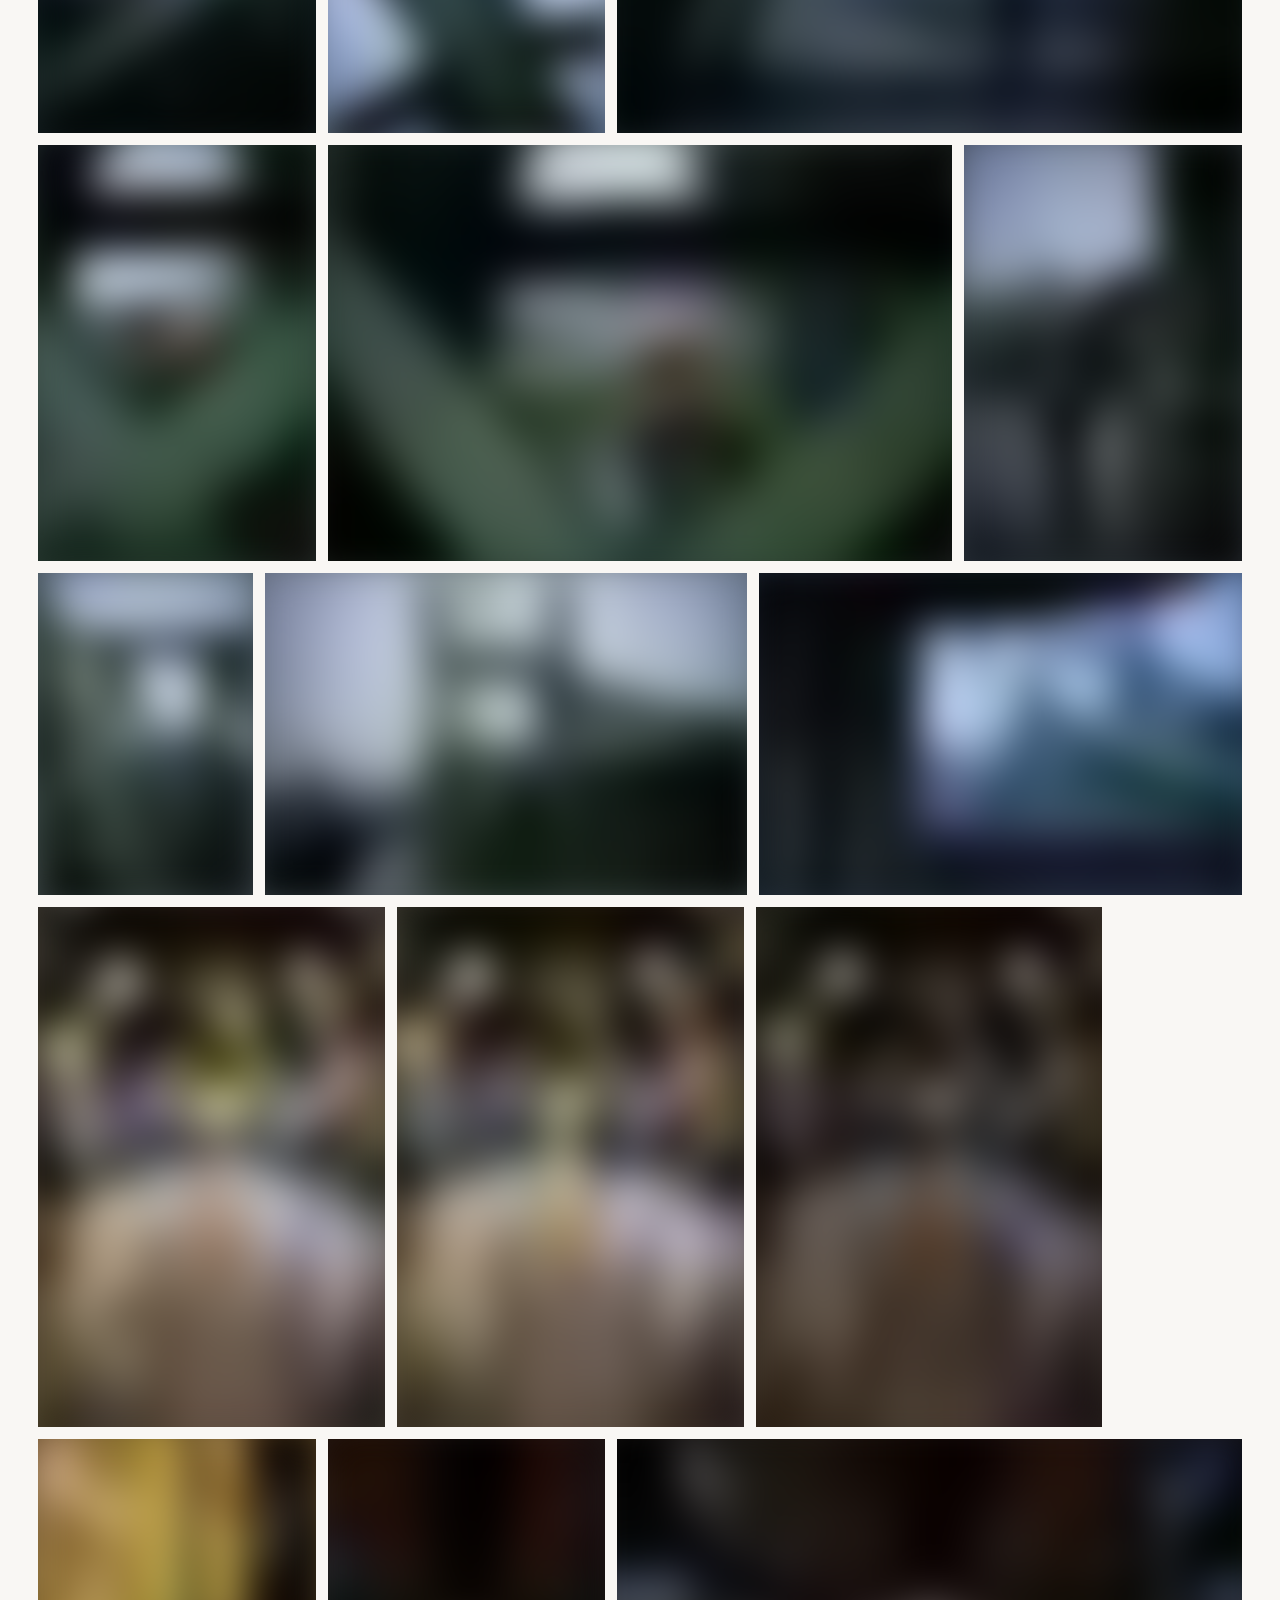
==== commit 59e4e8e1: "Remove Share Favorites button while keeping local Favorites" ====
--- a/index.html
+++ b/index.html
@@ -54,16 +54,6 @@
             Favorites
           </button>
         </div>
-
-        <button
-          id="btn-copy-favorites"
-          type="button"
-          class="seg-btn copy-selects-btn"
-          hidden
-          title="Copy saved favorite filenames"
-        >
-          Share Favorites
-        </button>
 
         <button
           id="btn-theme-toggle"
@@ -132,8 +122,6 @@
     <div id="lightbox-filmstrip" class="lightbox-filmstrip" aria-label="Thumbnail strip"></div>
   </div>
 
-  <div id="toast-banner" class="toast" role="status" aria-live="polite"></div>
-
   <script src="./app.js"></script>
 </body>
 </html>
--- a/styles.css
+++ b/styles.css
@@ -438,11 +438,6 @@
   background: var(--surface-elevated);
   color: var(--ink-primary);
   box-shadow: 0 1px 2px rgba(0, 0, 0, 0.06);
-}
-
-.copy-selects-btn {
-  border: 1px solid var(--border-hairline);
-  background: var(--surface-elevated);
 }
 
 .icon-toggle-btn {
@@ -950,27 +945,6 @@
   color: var(--ink-primary);
 }
 
-.toast {
-  position: fixed;
-  bottom: 22px;
-  left: 50%;
-  transform: translateX(-50%) translateY(16px);
-  background: var(--ink-primary);
-  color: var(--surface-page);
-  padding: 9px 18px;
-  font-size: 0.75rem;
-  letter-spacing: 0.06em;
-  opacity: 0;
-  pointer-events: none;
-  z-index: 300;
-  transition: opacity 200ms ease, transform 200ms ease;
-}
-
-.toast.is-visible {
-  opacity: 1;
-  transform: translateX(-50%) translateY(0);
-}
-
 @media (max-width: 920px) {
   .hero-stage,
   .hero-stage.has-copy {
